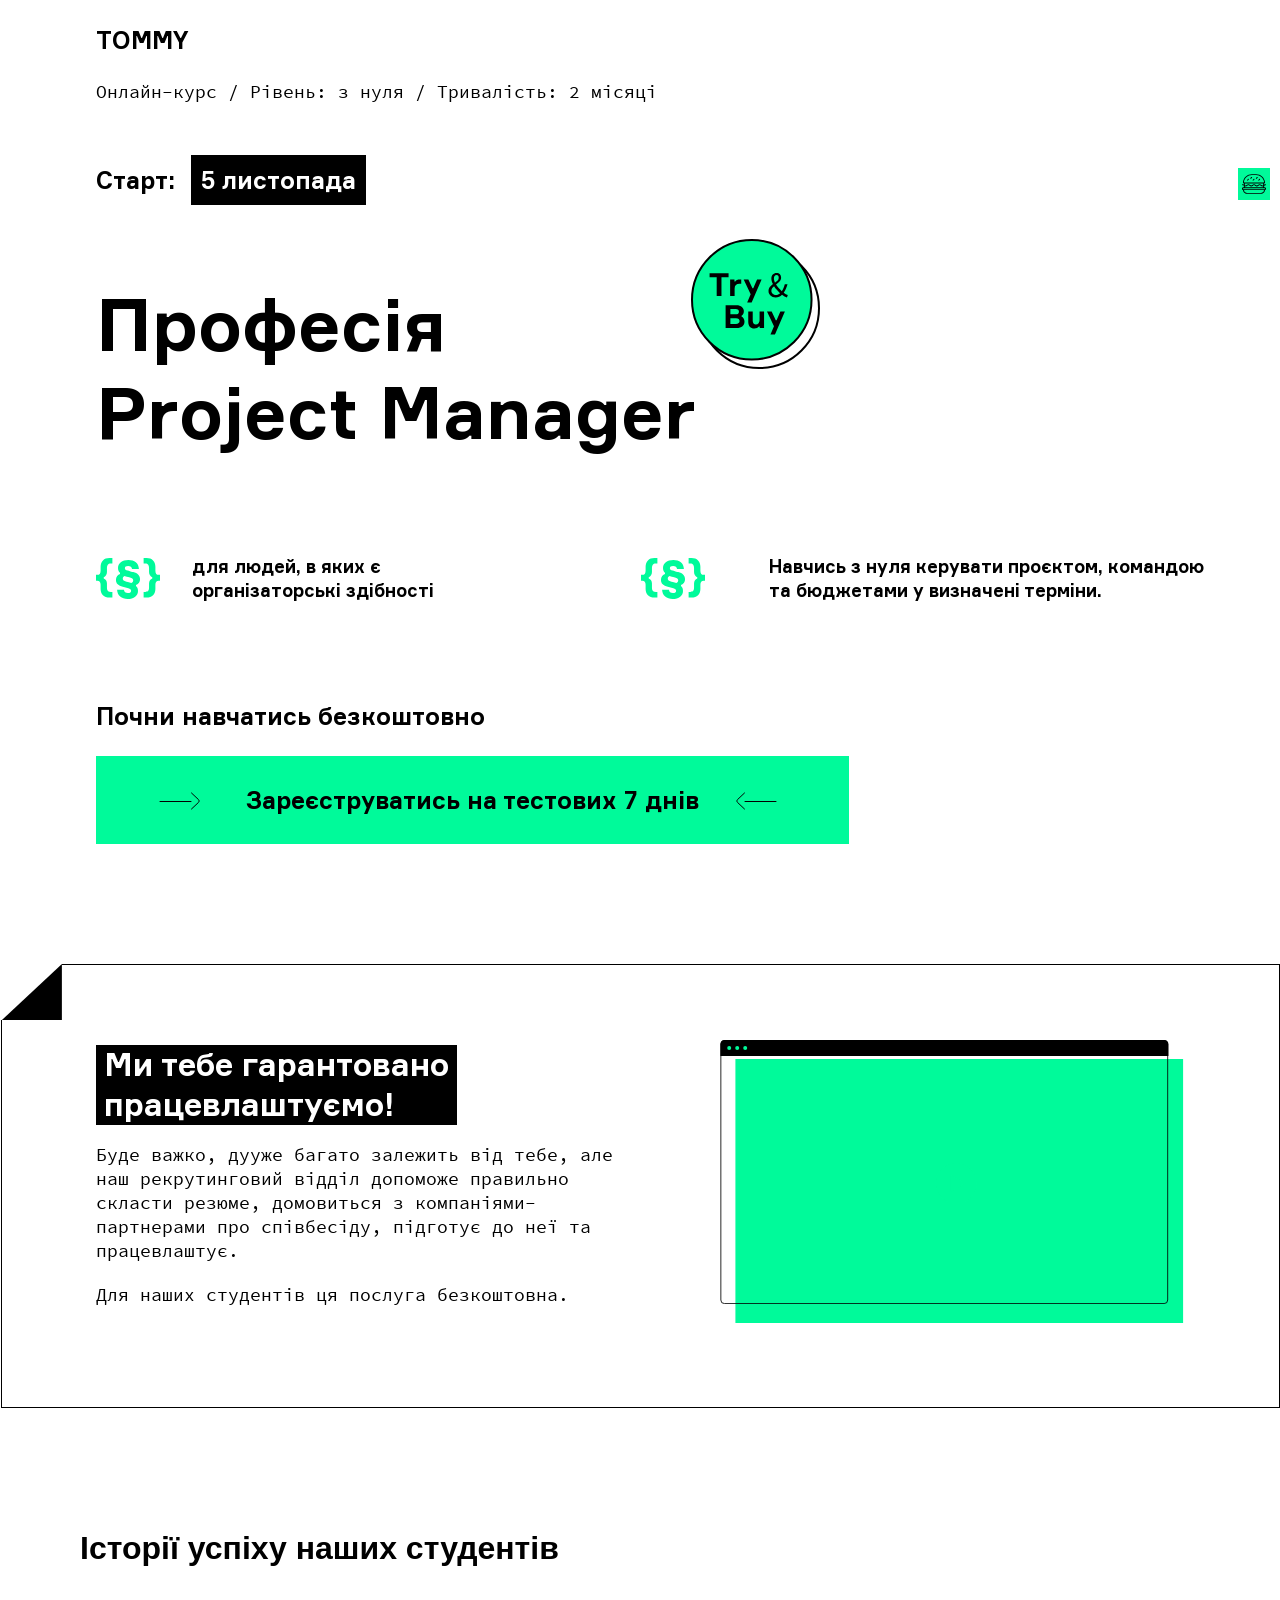
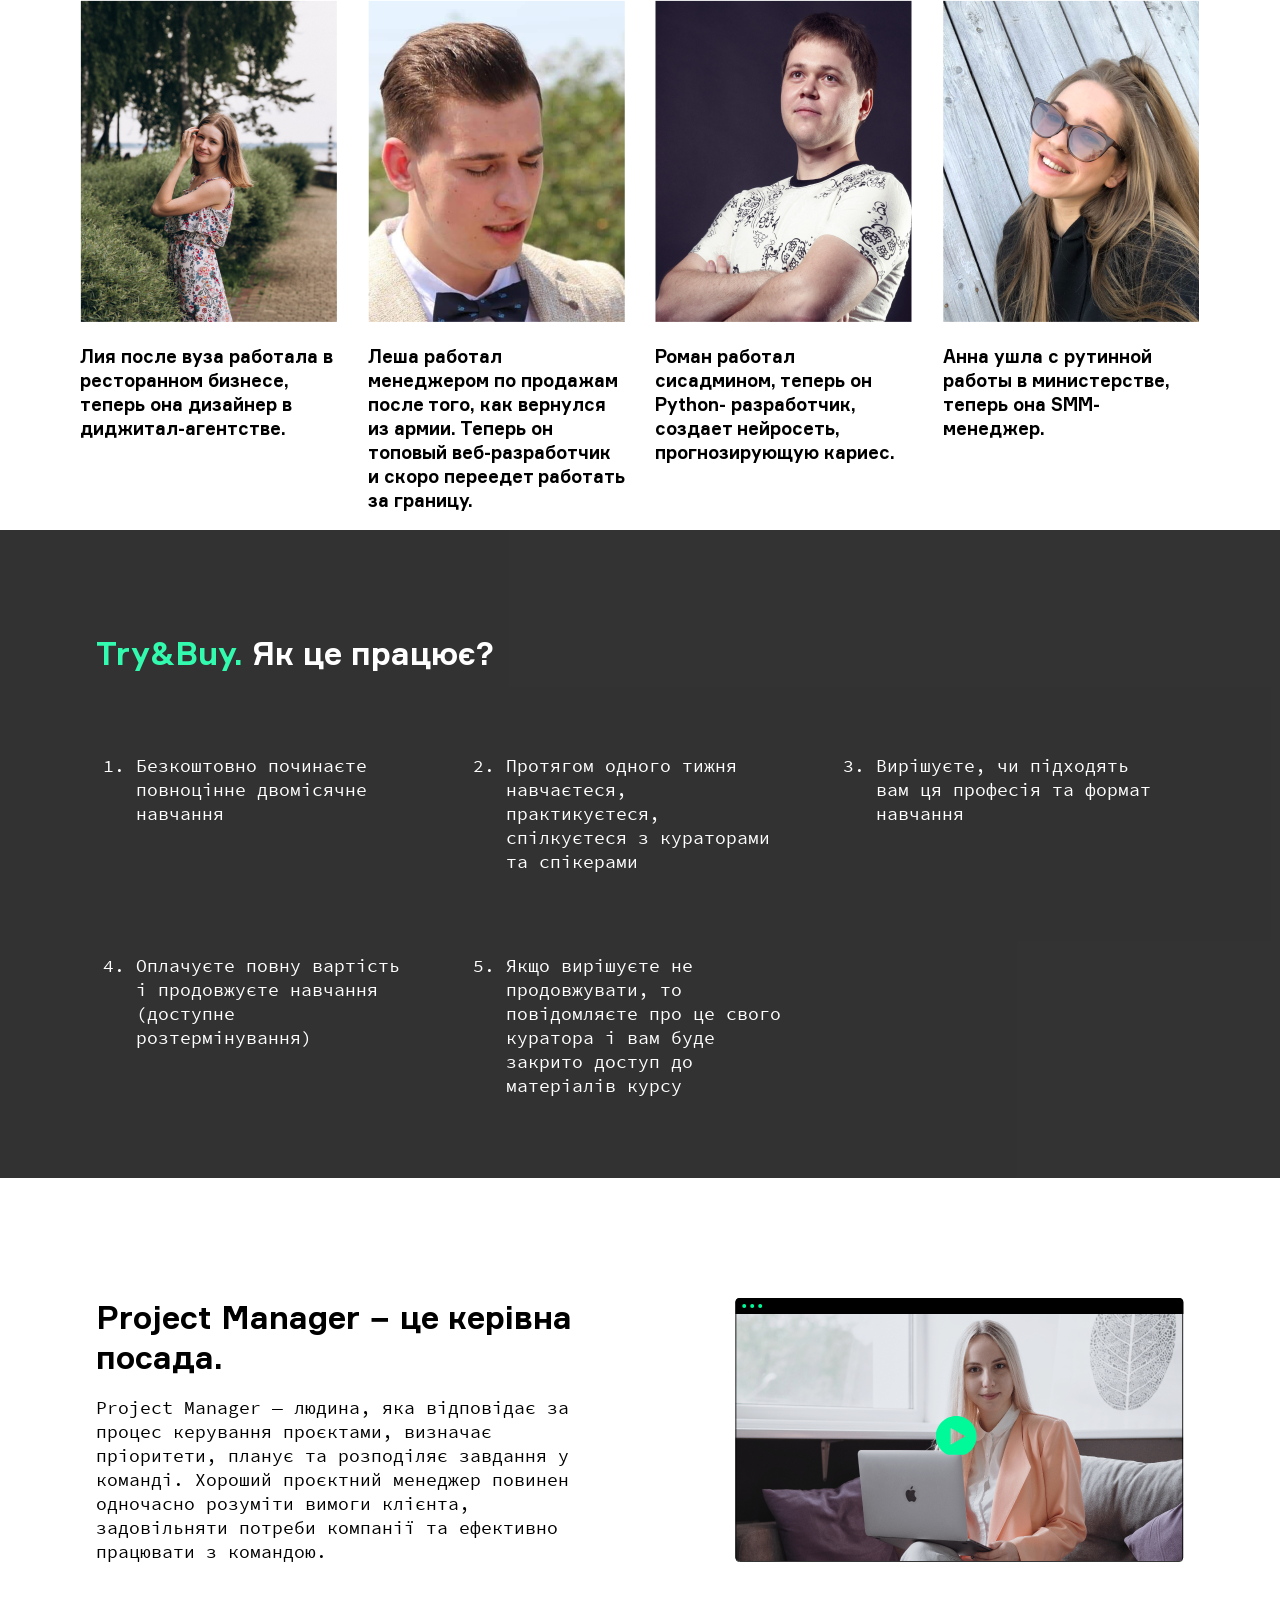
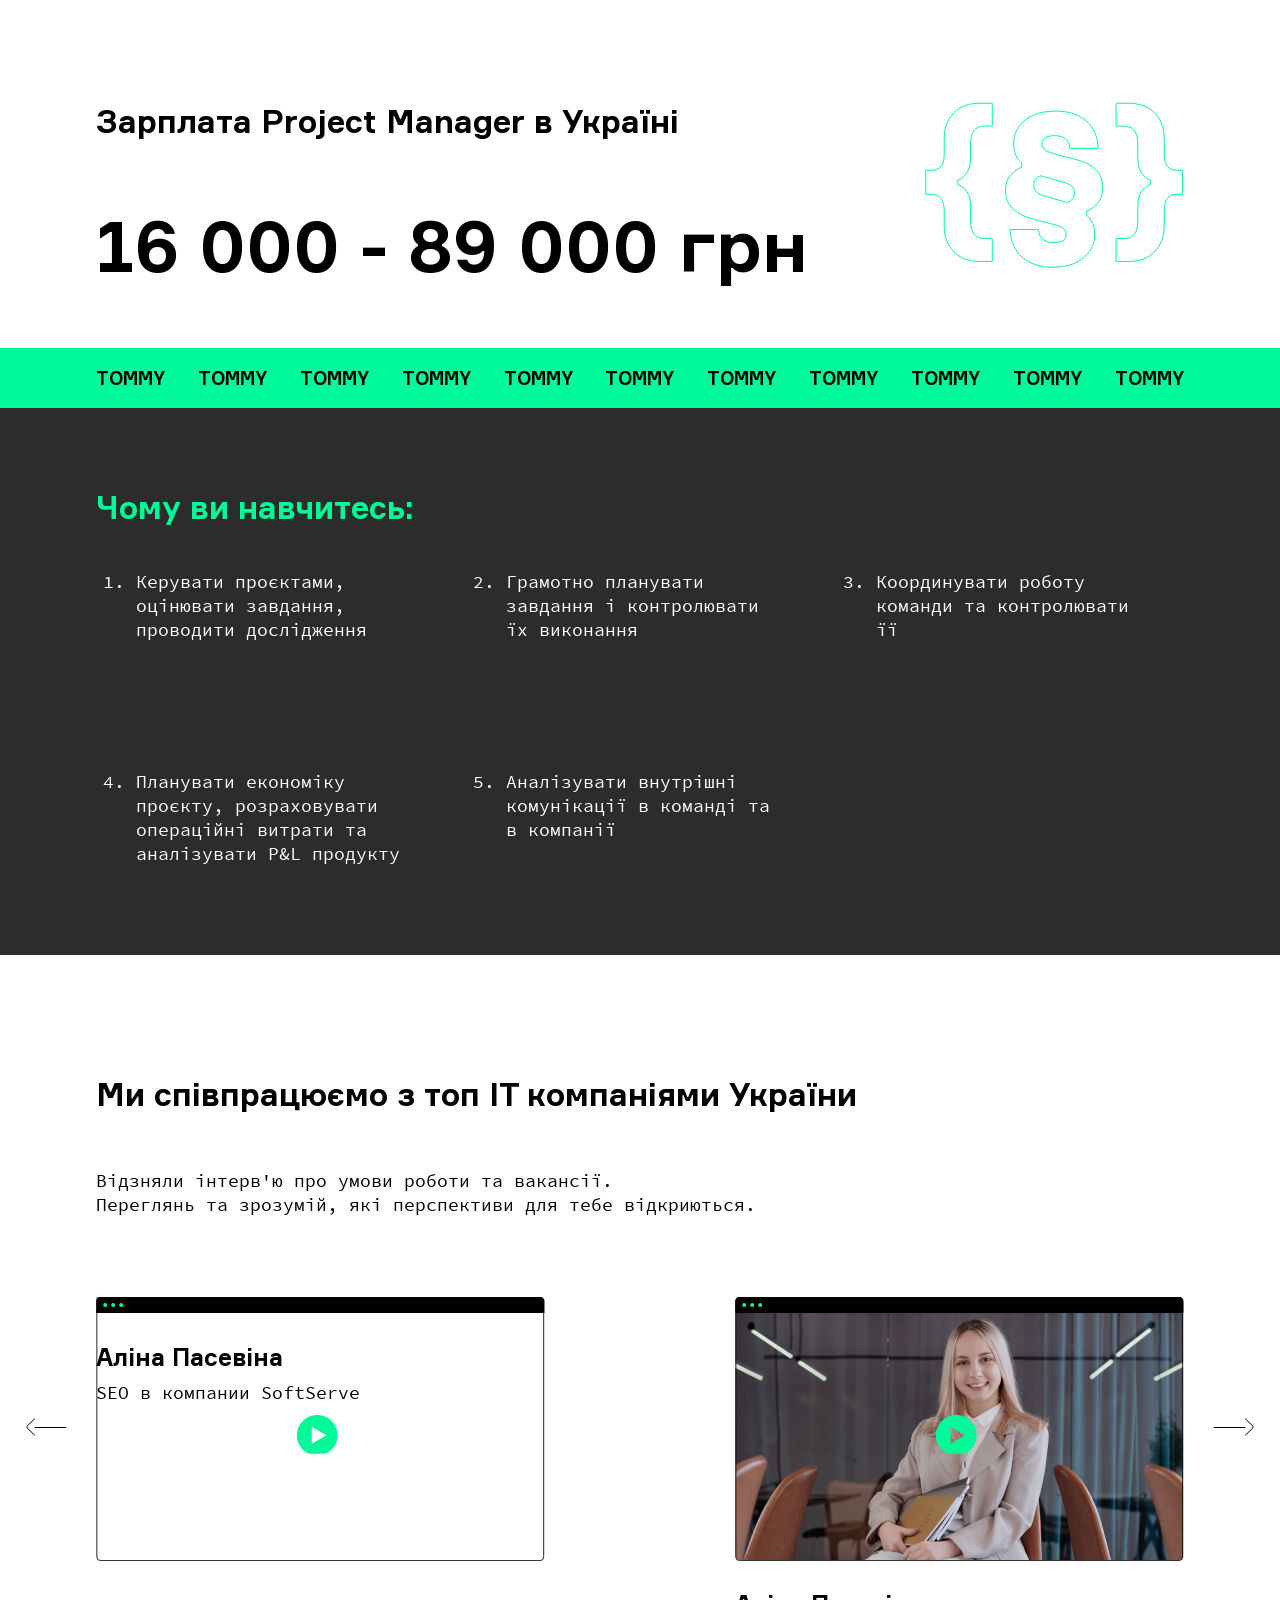
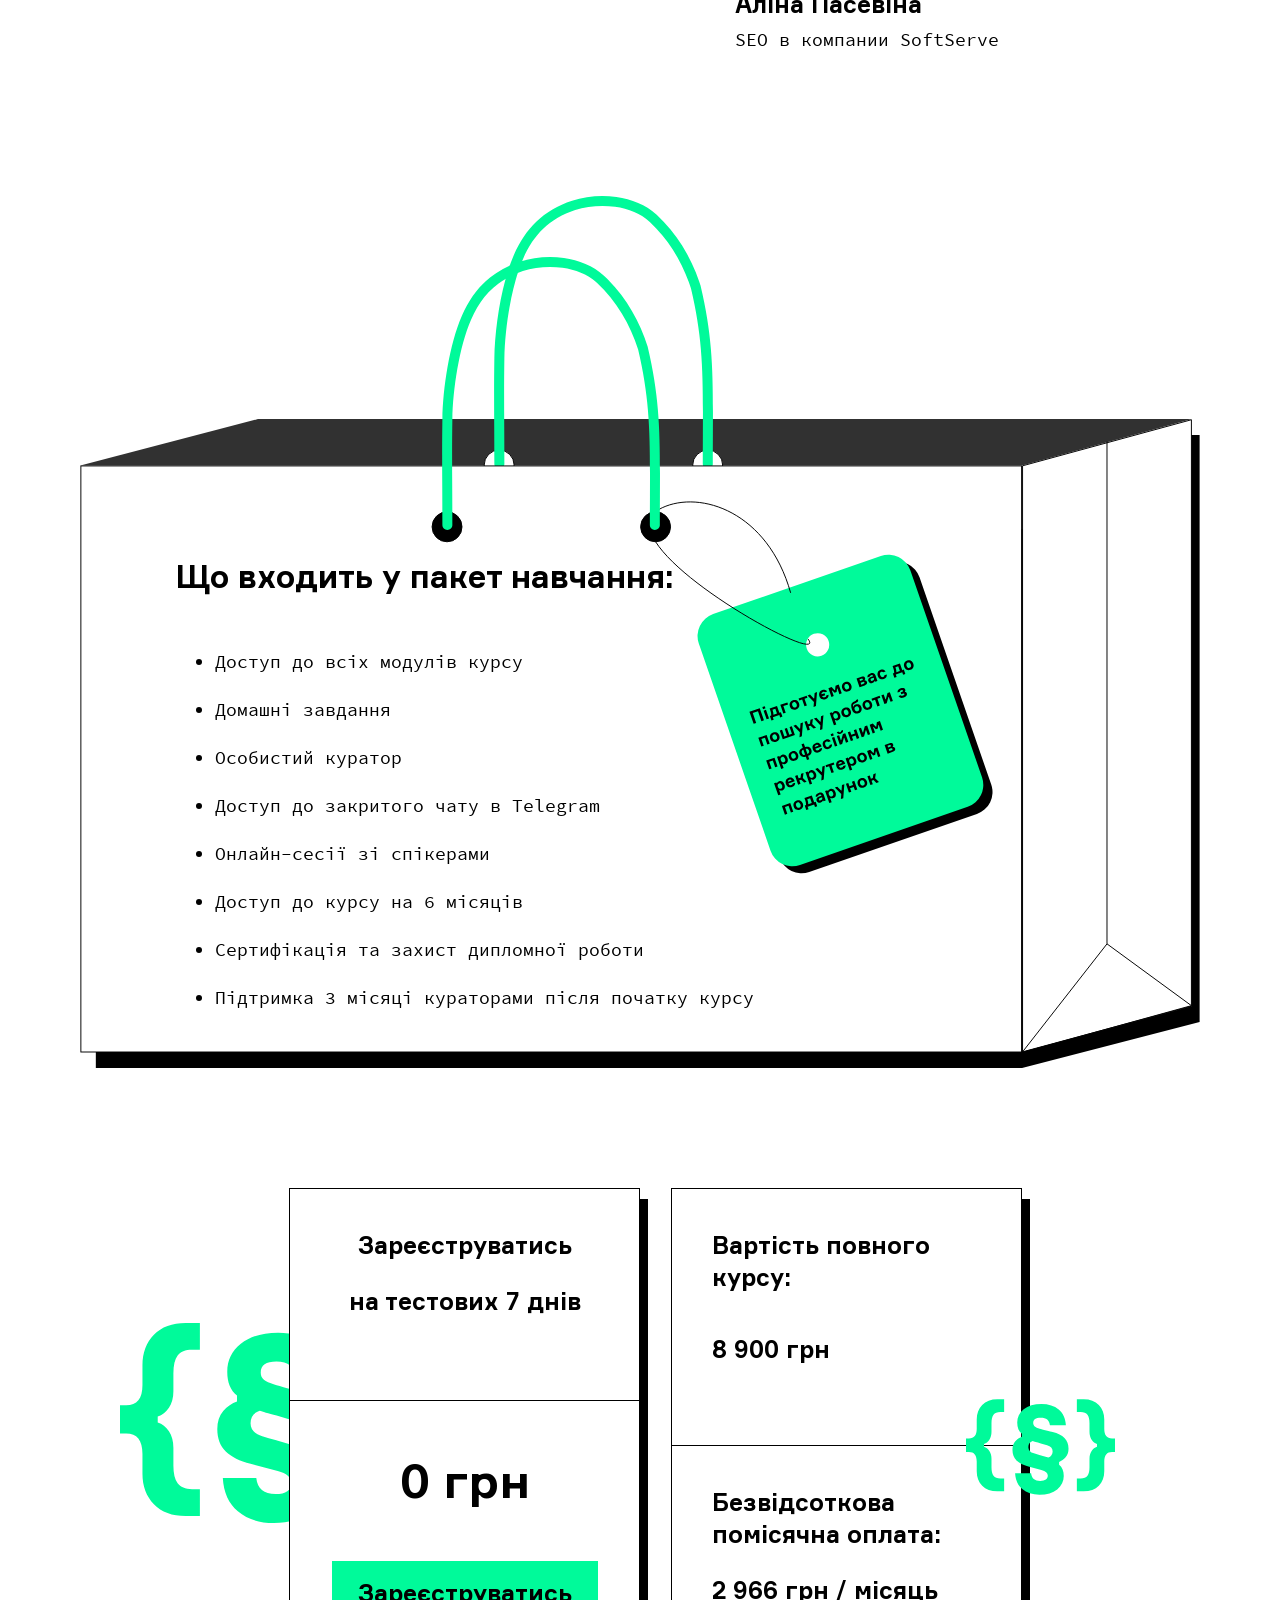
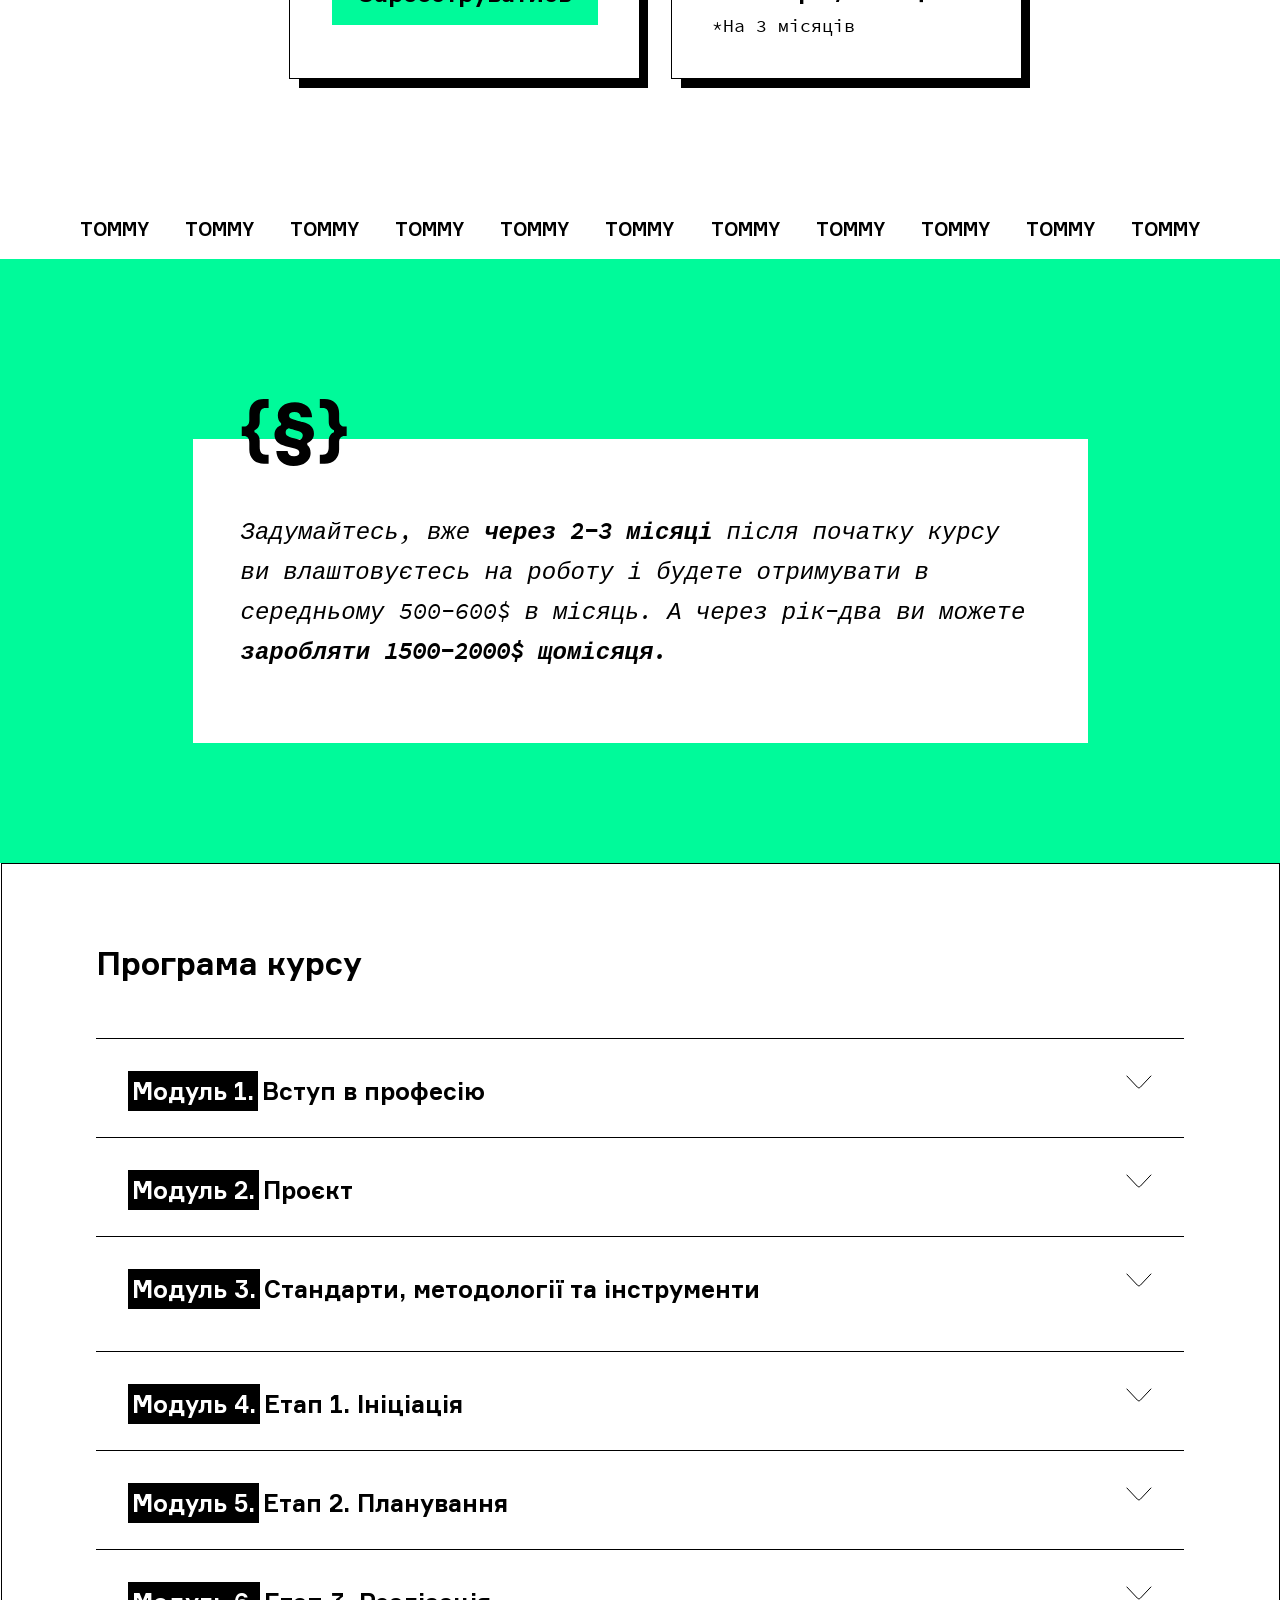
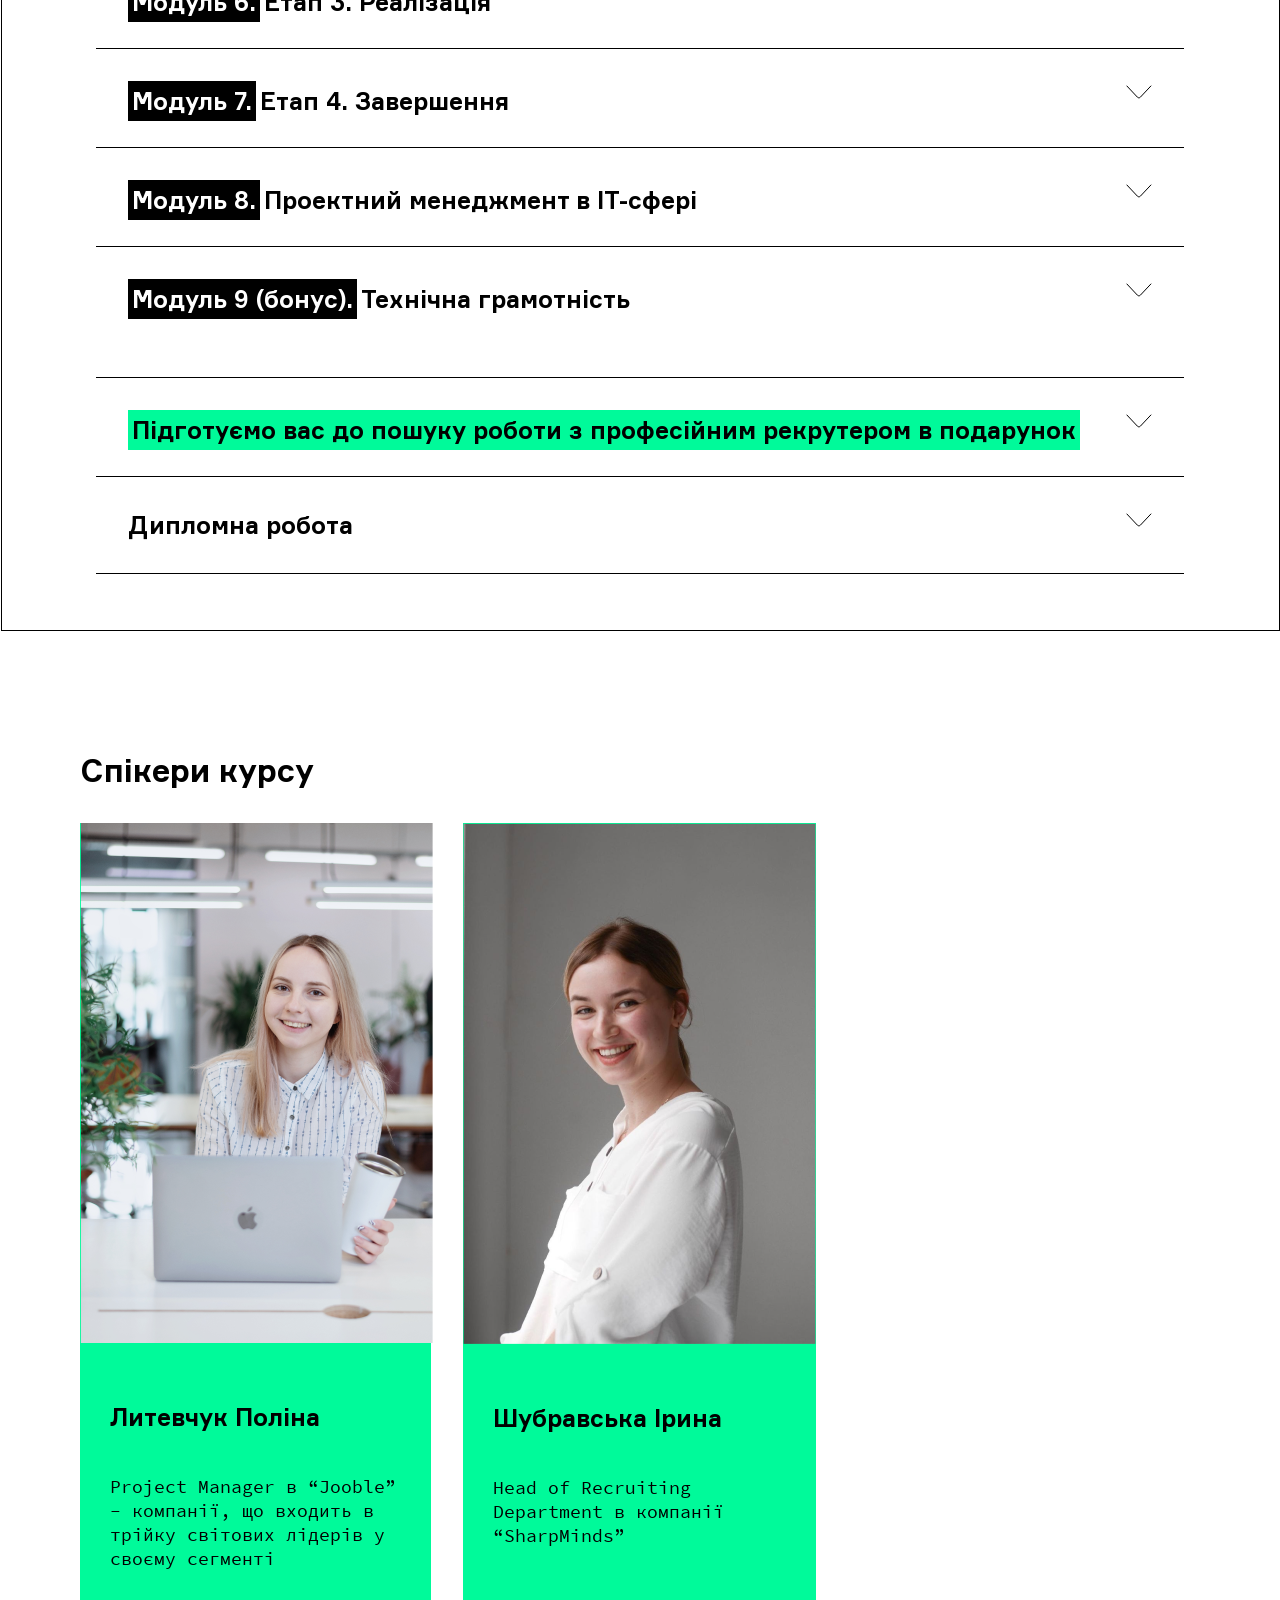
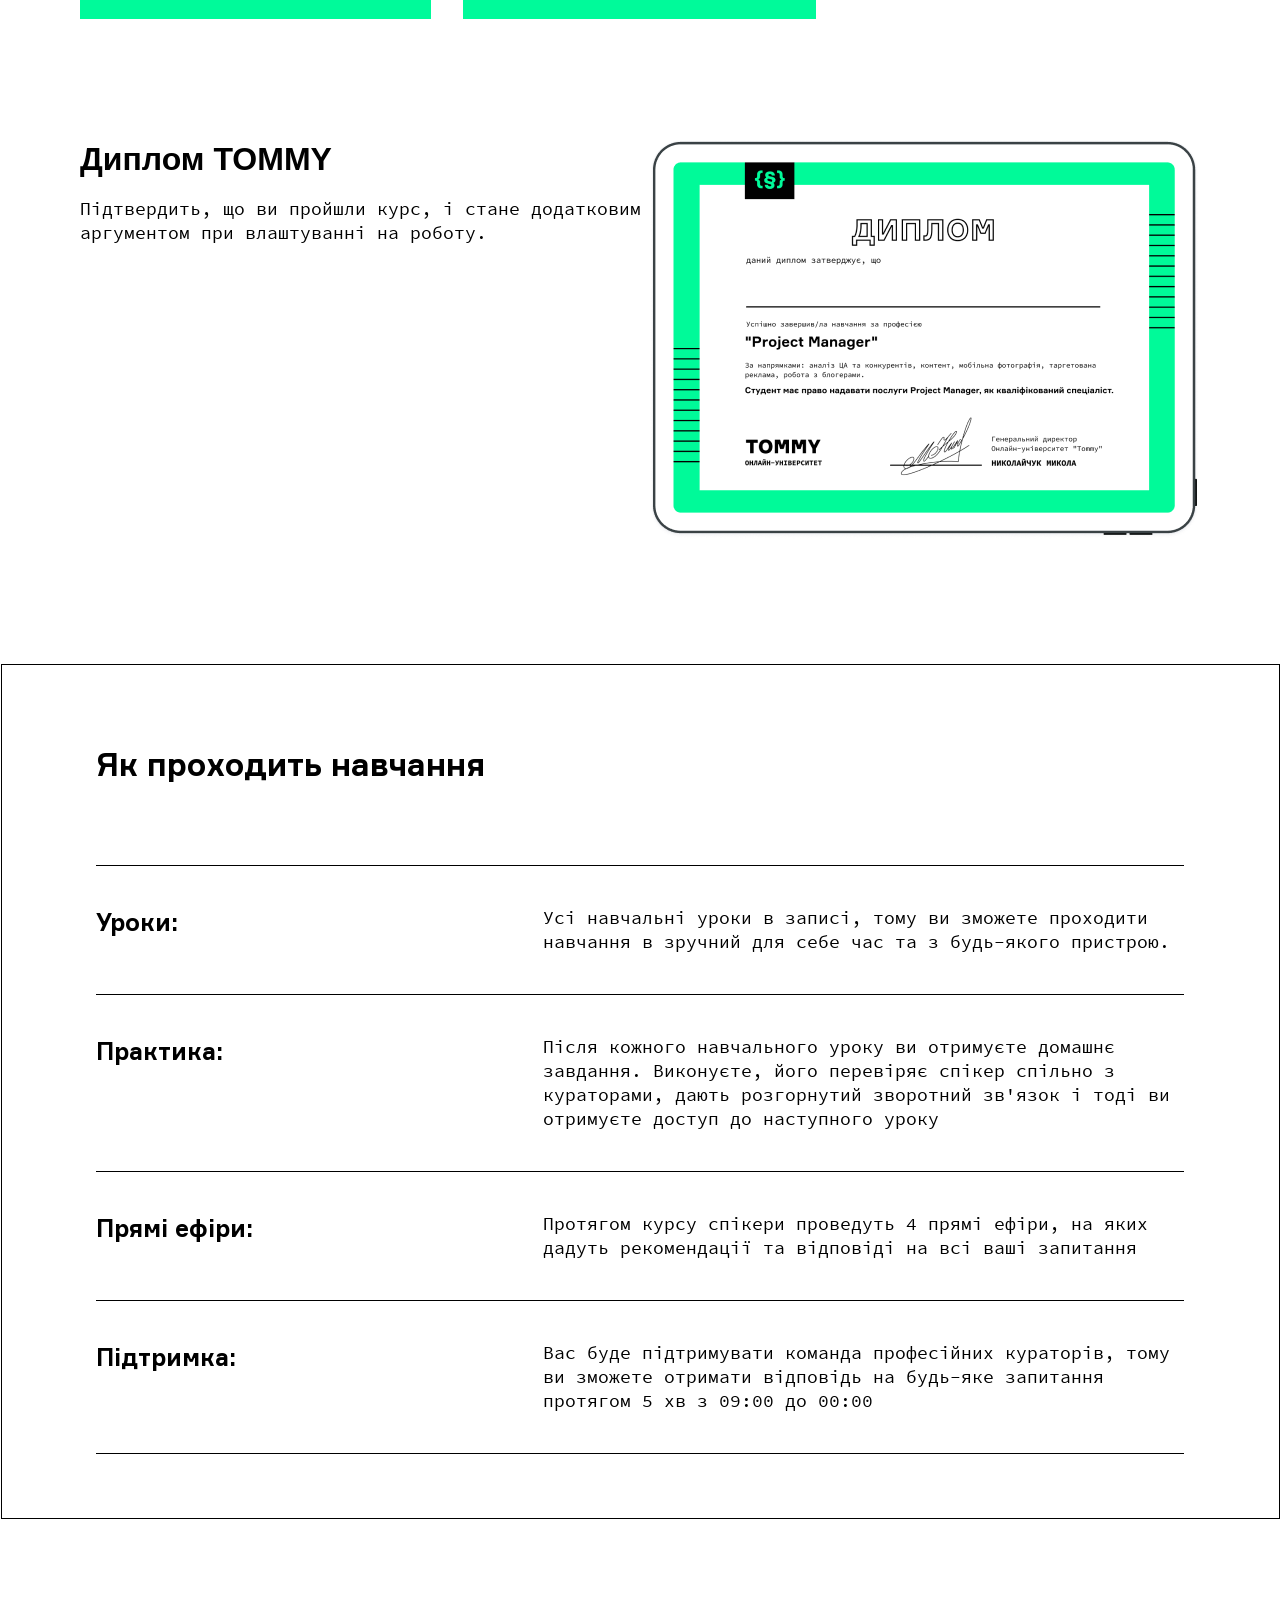
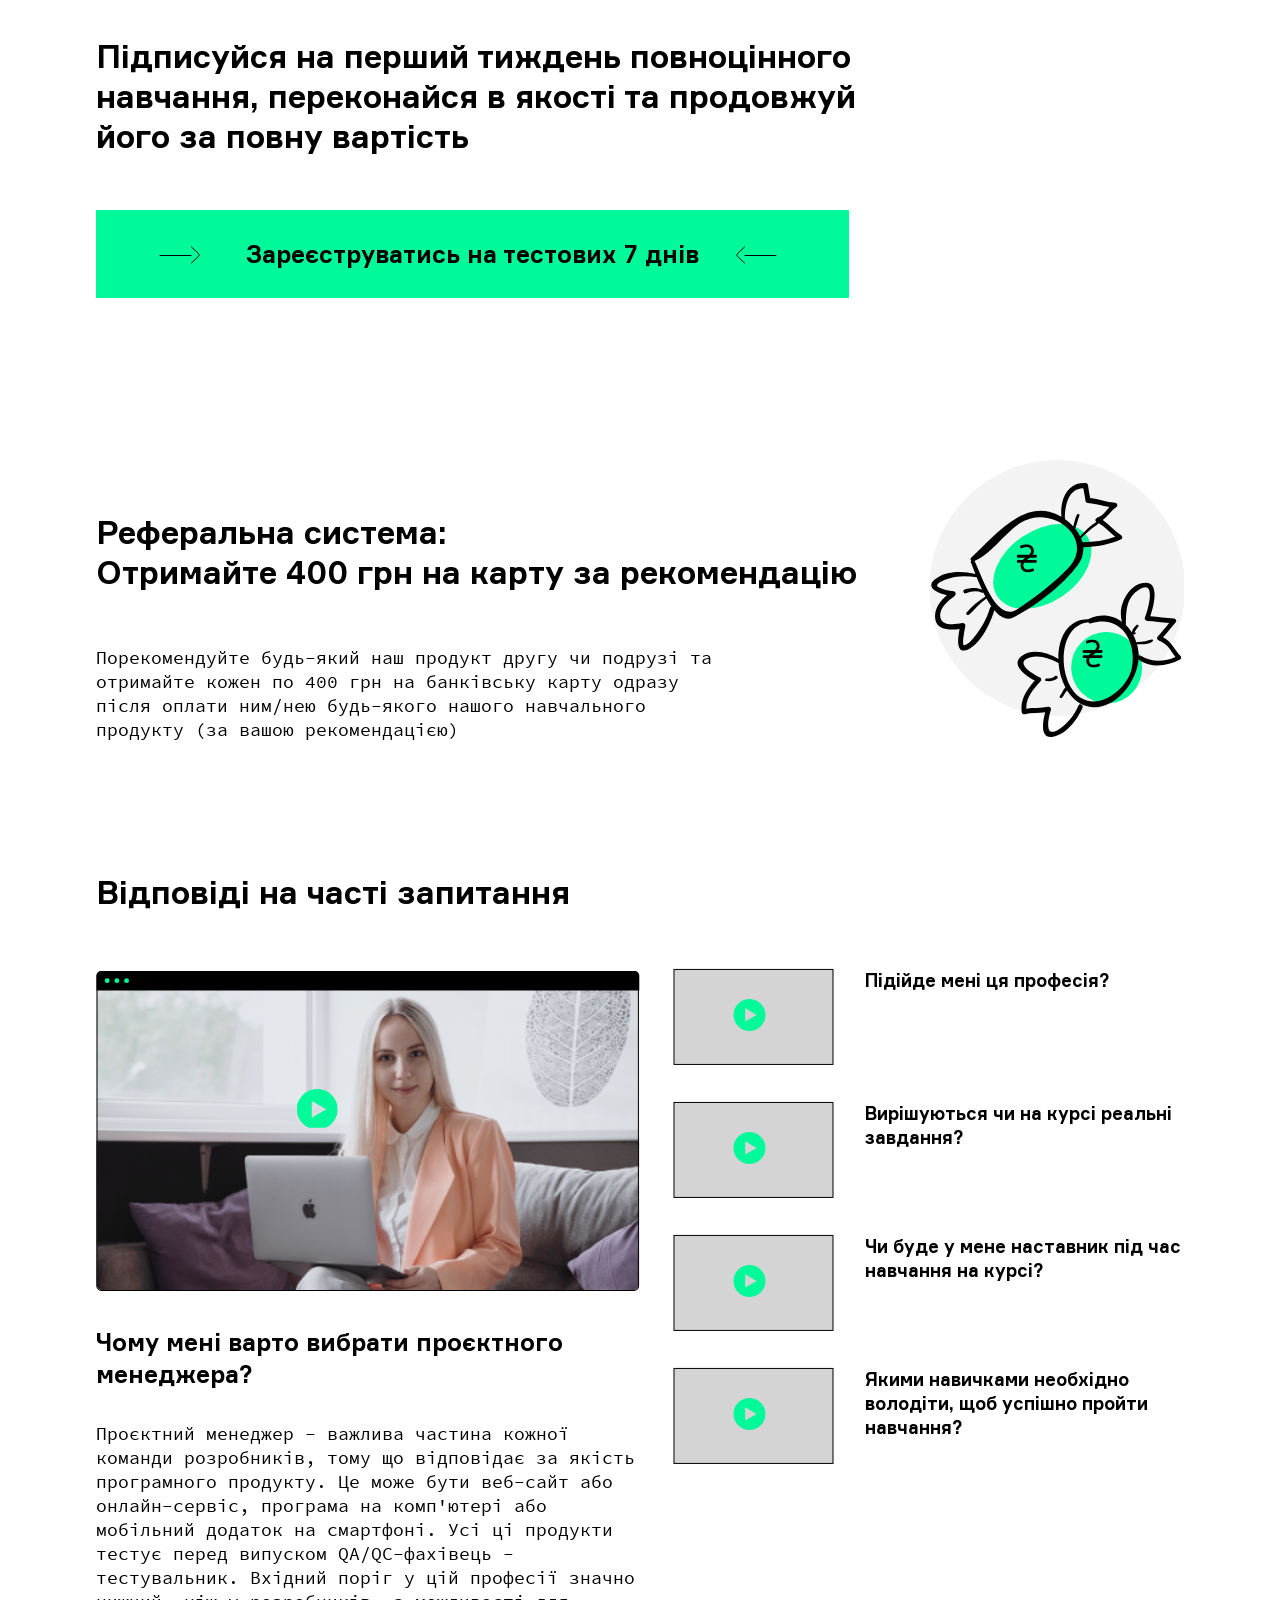
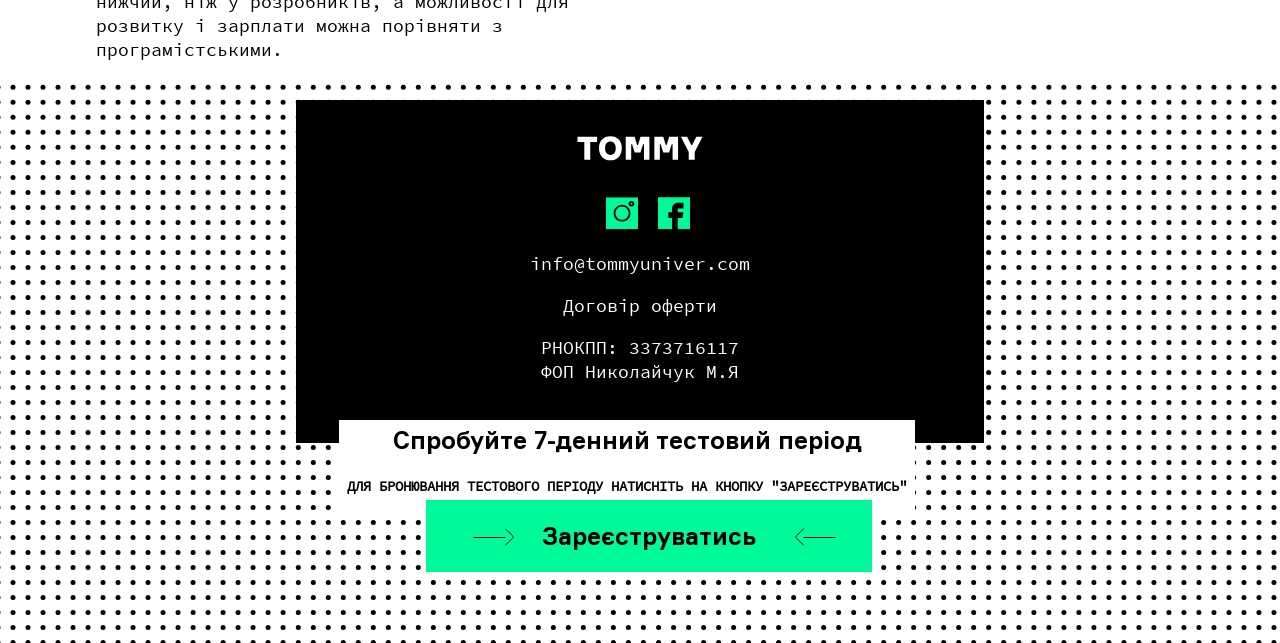
==== index.html @ 63748e2b "Add files via upload" ====
<!DOCTYPE html>
<html lang="en">
<head>
    <meta charset="UTF-8">
    <meta http-equiv="X-UA-Compatible" content="IE=edge">
    <meta name="viewport" content="width=device-width, initial-scale=1.0">
    <link rel='stylesheet' href='css/style.css'>
    <link rel='stylesheet' href='css/mobile.css'>
    <link rel='stylesheet' href='css/tablet.css'>
    <title>Document</title>
</head>
<body>
<div class="wrapper">
   <section class="section-header">
    
    <nav class="page-navigation">
                <img class="button-burger" src="images/buttonMenu.svg" alt="navigation">
                <ul class="page-navigation__list">
                    <li> <a href="#section-01" class="goto">Try&Buy. Як це працює?</a> </li>
                    <li> <a href="#section-01" class="goto">Чому ви навчитесь</a> </li>
                    <li> <a href="#section-05" class="goto">Що входить у пакет навчання</a> </li>
                    <li> <a href="#section-07" class="goto">Програма курсу</a> </li>
                    <li> <a href="#section-08" class="goto">Спікери курсу</a> </li>
                    <li> <a href="#section-09" class="goto">Відео-відгуки наших студентів</a></li>
                    <li> <a href="#section-13" class="goto">Як проходить навчання</a></li>
                    <li> <a href="#section-13" class="goto">Реферальна система</a></li>
                    <li> <a href="#section-13" class="goto">Працевлаштування</a></li>
                    <li> <a href="#section-13" class="goto">Відповіді на часті запитання</a></li>
                </ul>
            </nav>
            <div class="burger-menu__overlay"></div>
       <div class="container">
           <h1 class="title">Tommy</h1>
           <p class="text__about__course">Онлайн-курс / Рівень: з нуля / Тривалість: 2 місяці</p>
           <div class="flex__titles">
           <h2 class="title__start__course">Cтарт:<span class="title__season">5 листопада</span></h2>
           <h2 class="title__profession">Професія Project Manager</h2>
           </div>
           <div class="intro__column-icon">
                <img src="images/imageBuy.svg" alt="TryBuy">
           </div>
           <div class="flex__profession">
               <div class="about__first__proffession">
                   <div class="item__icon">
                       <img src="images/logosign.svg" alt="logo">
                   </div>
                   <div class="item__text">
                        <p class="text__profession">для людей, в яких є організаторські здібності</p>
                   </div>
               </div>
               <div class="about__second__proffession">
                <div class="item__icon">
                    <img src="images/logosign.svg" alt="logo">
                </div>
                <div class="text">
                     <p class="text__profession text">Навчись з нуля керувати проєктом, командою та бюджетами у визначені терміни.</p>
                </div>
               </div>
           </div>
           <div class="item-about__button">
               <h3 class="title-about__button">Почни навчатись безкоштовно</h3>
           </div>
           <div class="item__button">
               <button class="button">Зареєструватись на тестових 7 днів</button>
               <img class="left-arrow" src="images/left.svg" alt="">
               <img class="right-arrow" src="images/right.svg" alt="">
           </div>
       </div>
   </section>
   <section class="section-main">
            <section class="section-list">
                <div class="container">
                    <img class="vector-corner" src="images/vector-corner.svg" alt="corner">
                    <div class="item-flex__job">
                        <div class="item__about-job">
                            <h4>Ми тебе гарантовано<br> працевлаштуємо!</h4>
                            <p class="text__about-job">Буде важко, дууже багато залежить від тебе, але наш рекрутинговий відділ допоможе правильно скласти резюме, домовиться з компаніями-партнерами про співбесіду, підготує до неї та працевлаштує.<span>Для наших студентів ця послуга безкоштовна.</span></p>
                        </div>
                        <div class="item-video__job">
                            <img class="rectangle" src="images/Rectangle.svg" alt="">
                            <img class="image-girl" src="images/girlmanager.png" alt="">
                            <img class="video-image__job" src="images/videojob.svg" alt="">
                            <img class="button__onclick-video" src="images/buttonclickvideo.svg" alt="">
                            
                        </div>
                    </div>
                </div>  
            </section>
   </section>
   <!-- students -->
   <section class="students">
    <div class="students">
        <h3 class="history-students-header">Історії успіху наших студентів</h3>
    </div>

    <div class="students_card">
        <div class="card-students">
            <img src="images/Rectangle834.png" alt="">
            <p class="history"><span>Лия</span> после вуза работала в ресторанном бизнесе, теперь она дизайнер в диджитал-агентстве.</p>
        </div>
        <div class="card-students">
            <img src="images/Rectangle834-1.png" alt="">
            <p class="history"><span>Леша</span> работал менеджером по продажам после того, как вернулся из армии. Теперь он топовый веб-разработчик и скоро переедет работать за границу.</p>
        </div>
        <div class="card-students">
            <img src="images/Rectangle834-2.png" alt="">
            <p class="history"><span>Роман</span> работал сисадмином, теперь он Python- разработчик, создает нейросеть, прогнозирующую кариес.</p>
        </div>
        <div class="card-students">
            <img src="images/Rectangle834-3.png" alt="">
            <p class="history"><span>Анна</span> ушла с рутинной работы в министерстве, теперь она SMM-менеджер.</p>
        </div>
    </div>
</section>
<!-- students -->
   <!-- How it's work -->
   <section class="section-intro">
       <div class="container">
            <div class="about__work">
                <h4 class="text__about-work">Try&Buy. <span>Як це працює?</span></h4>
            </div>
            <ol class="grid__about-work">
                <div class="text-in-grid">
                    <li>Безкоштовно починаєте повноцінне двомісячне навчання</li>
                </div>
                <div class="text-in-grid">
                    <li>Протягом одного тижня навчаєтеся, практикуєтеся, спілкуєтеся з кураторами та спікерами</li>
                </div>
                <div class="text-in-grid">
                    <li>Вирішуєте, чи підходять вам ця професія та формат навчання</li>
                </div>
                <div class="text-in-grid">
                    <li>Оплачуєте повну вартість і продовжуєте навчання (доступне розтермінування)</li>
                </div>
                <div class="text-in-grid">
                    <li>Якщо вирішуєте не продовжувати, то повідомляєте про це свого куратора і вам буде закрито доступ до матеріалів курсу</li>
                </div>
            </ol>
       </div>
   </section>
   <!-- About Project Manager -->
   <section class="intro__about-project">    
       <div class="container">
            <div class="item-flex__job item-manager">
                <div class="item__about-job-manager">
                    <h4>Project Manager − це керівна посада.</h4>
                    <p class="text__about-job">Project Manager — людина, яка відповідає за процес керування проєктами, визначає пріоритети, планує та розподіляє завдання у команді. Хороший проєктний менеджер повинен одночасно розуміти вимоги клієнта, задовільняти потреби компанії та ефективно працювати з командою.</p>
                </div>
                <div class="item-video__job video">
                    <img class="girl-image" src="images/girlmanager2.png" alt="Alina Pasevina">
                    <img class="video-image__job-manager" src="images/videojob.svg" alt="">
                    <img class="button__onclick-video" src="images/buttonclickvideo.svg" alt="">
                </div>
            </div>
            <div class="flex__about-pay">
                <div class="item__about-pay">
                    <h5 class="title-pay">Зарплата Project Manager в Україні</h5>
                    <p class="text-pay">16 000 - 89 000 грн</p>
                </div>
                <div class="item-logo__sign-pay">
                    <img src="images/logo-sign-pay.svg" alt="">
                </div>
            </div>
       </div>
   </section>
   <section class="intro-training">
       <div class="background-tommy">
            <div class="container">
                <div class="item-tommy-line">
                    <p class="text-tommy">TOMMY</p>
                    <p class="text-tommy">TOMMY</p>
                    <p class="text-tommy">TOMMY</p>
                    <p class="text-tommy">TOMMY</p>
                    <p class="text-tommy">TOMMY</p>
                    <p class="text-tommy">TOMMY</p>
                    <p class="text-tommy">TOMMY</p>
                    <p class="text-tommy">TOMMY</p>
                    <p class="text-tommy">TOMMY</p>
                    <p class="text-tommy">TOMMY</p>
                    <p class="text-tommy">TOMMY</p>
                </div>
            </div>
        </div>
        <div class="item-study">
            <div class="container">
                <div class="about__study">
                    <h4 class="text__about-work">Чому ви навчитесь:</h4>
                </div>
                <ol class="grid__about-work">
                    <div class="text-in-grid">
                        <li> Керувати проєктами, оцінювати завдання, проводити дослідження</li>
                    </div>
                    <div class="text-in-grid">
                        <li> Грамотно планувати завдання і контролювати їх виконання</li>
                    </div>
                    <div class="text-in-grid">
                        <li> Координувати роботу команди та контролювати її</li>
                    </div>
                    <div class="text-in-grid">
                        <li> Планувати економіку проєкту, розраховувати операційні витрати та аналізувати P&L продукту</li>
                    </div>
                    <div class="text-in-grid">
                        <li> Аналізувати внутрішні комунікації в команді та в компанії</li>
                    </div>
                </ol>
           </div>
        </div>
   </section>
   <section class="intro-work">
       <div class="container">
           <div class="item-work-it">
               <h5 class="title-work-it">Ми співпрацюємо з топ ІТ компаніями України</h5>
               <p class="text-work-it">Відзняли інтерв'ю про умови роботи та вакансії. <span> Переглянь та зрозумій, які перспективи для тебе відкриються.</span></p>
           </div>
           <div class="flex__video-it">
               <div class="first-video mySlides fade">
                <img class="right-slide" src="images/left.svg" alt="" >
                <div class="item-video__job video">
                    <img class="girl-image-manager" src="images/girlmanager2.png" alt="Alina Pasevina">
                    <img class="video-image__job-manager" src="images/videojob.svg" alt="">
                    <img class="button__onclick-video" src="images/buttonclickvideo.svg" alt="">
                </div>
                <div class="item-about__manager">
                    <h5 class="title-name">Аліна Пасевіна</h5>
                    <p class="text-name">SEO в компании SoftServe</p>
                </div>
               </div>
               <div class="second-video fade">
                <div class="item-video__job video">
                    <img class="girl-image" src="images/girlmanager.png" alt="Alina Pasevina">
                    <img class="video-image__job-manager" src="images/videojob.svg" alt="">
                    <img class="button__onclick-video" src="images/buttonclickvideo.svg" alt="">
                </div>
                <div class="item-about__manager">
                    <h5 class="title-name">Аліна Пасевіна</h5>
                    <p class="text-name">SEO в компании SoftServe</p>
                </div>
            </div>
            <div class="second-video mySlides fade">
                <div class="item-video__job video">
                    <img class="girl-image" src="images/girlmanager.png" alt="Alina Pasevina">
                    <img class="video-image__job-manager" src="images/videojob.svg" alt="">
                    <img class="button__onclick-video" src="images/buttonclickvideo.svg" alt="">
                </div>
                <div class="item-about__manager">
                    <h5 class="title-name">Аліна Пасевіна</h5>
                    <p class="text-name">SEO в компании SoftServe</p>
                </div>
            </div>
            <img class="left-slide" src="images/right.svg" alt="" >
           </div>
           <div class="slider">
            <img class="prev" src="images/right.svg" alt="" onclick="plusSlides(-1)">
            <ul>
                <li class="list-slider"><a class="link-slider" href="#" onclick="currentSlide(1)"></a></li>
                <li class="list-slider"><a class="link-slider" href="#" onclick="currentSlide(2)"></a></li>
                <li class="list-slider"><a class="link-slider" href="#" onclick="currentSlide(3)"></a></li>
                <li class="list-slider"><a class="link-slider" href="#" onclick="currentSlide(4)"></a></li>
                <li class="list-slider"><a class="link-slider" href="#" onclick="currentSlide(5)"></a></li>
                <li class="list-slider"><a class="link-slider" href="#" onclick="currentSlide(6)"></a></li>
            </ul>
            <img class="list-right next" src="images/left.svg" alt="" onclick="plusSlides(1)">
        </div>
       </div>
   </section>
   <section class="packet-intro">
       <div class="container-packet">
           <div class="all-packet">
                <div class="list__study">
                    <h5 class="title-list__study">Що входить<span> у пакет навчання:</span></h5>
                    <ul class="list__about">
                        <li class="list">Доступ до всіх модулів курсу</li>
                        <li class="list">Домашні завдання</li>
                        <li class="list">Особистий куратор</li>
                        <li class="list">Доступ до  закритого чату в Telegram</li>
                        <li class="list">Онлайн-сесії зі спікерами</li>
                        <li class="list">Доступ до курсу на 6 місяців</li>
                        <li class="list">Сертифікація та захист дипломної роботи</li>
                        <li class="list">Підтримка 3 місяці кураторами після початку курсу</li>
                    </ul>
                    <div class="full-packet">
                        <img class="second-handle" src="images/packet/second-handle.svg" alt="">
                        <img class="two-holes" src="images/packet/two-list.svg" alt="">
                        <img class="shadow-tag" src="images/packet/shadow-mark.svg" alt="">
                        <img class="tag" src="images/packet/marka.svg" alt="">
                        <img class="rope" src="images/packet/rope.svg" alt="">
                        <img class="first-handle" src="images/packet/first-handle.svg" alt="">
                    </div>
                </div>
            </div>
        </div>
   </section>
   <!-- block  -->
   <div class="section__card">
       <div class="container">
           <div class="item-cards">
            <img class="logo-photo-card" src="images/logosign.svg" alt="logo">
                <div class="card">
                    <div class="header-card item-header-card">
                        <h5 class="title-card">Зареєструватись<span> на тестових 7 днів</span></h5>
                    </div>
                    <div class="main-card">
                        <p class="price-card">0 грн</p>
                        <button class="button-card">Зареєструватись</button>
                    </div>
                </div>
                <div class="card">
                    <div class="line-card">
                        <div class="header-card-price">
                            <h5 class="title-card-price">Вартість повного курсу: </h5>
                            <p class="text-card-price">8 900 грн</p>
                        </div>
                   </div>
                    <div class="main-card-price">
                        <h5 class="title-card-price-month">Безвідсоткова помісячна оплата:</h5>
                        <p class="text-card-price-month">2 966 грн / місяць</p>
                        <p class="text__month">*На 3 місяців</p>
                    </div>
                    <img src="images/logosign.svg" alt="logo">
                </div>
           </div>
       </div>
   </div>

   <!-- --------------------section info trening----------------- -->
   <section class="info-trening">
    <div class="info__backgraund-tommy">
         <div class="info__tommy_conteiner">
             <div class="info__item-tommy-line">
                 <p class="info_text-tommy">TOMMY</p>
                 <p class="info_text-tommy">TOMMY</p>
                 <p class="info_text-tommy">TOMMY</p>
                 <p class="info_text-tommy">TOMMY</p>
                 <p class="info_text-tommy">TOMMY</p>
                 <p class="info_text-tommy">TOMMY</p>
                 <p class="info_text-tommy">TOMMY</p>
                 <p class="info_text-tommy">TOMMY</p>
                 <p class="info_text-tommy">TOMMY</p>
                 <p class="info_text-tommy">TOMMY</p>
                 <p class="info_text-tommy">TOMMY</p>
             </div>
         </div>
     </div>

     <div class="work_stude">
        
         <div class="work_conteiner">
             
             <div class="info_work-stude">  
                 <div class="logo_sign">
                     <img src="images/logo-sign.svg" alt="" class="logo_info-sign">
                 </div>
                 <p class="info_work-text">
                     Задумайтесь, вже <span>через 2-3 місяці</span> після початку курсу ви влаштовуєтесь на роботу і будете отримувати в середньому 500-600$ в місяць. А через рік-два ви можете <span>заробляти 1500-2000$ щомісяця.</span>
                 </p>
             </div>
         </div>
     </div>
 </section>
 <!-- --------------------------course program------------------------ -->
 <section class="course__program">
     <div class="container">
         <h5 class="title__program">Програма курсу</h5>
           <div class="modules">  <!--  first modules-->
                <div class="flex__all__modules accordion">
                     <div class="select__modules">
                         <div class="item-module">Модуль 1.</div>
                         <p>Вступ в професію</p>
                     </div>
                </div>
           </div>
           <div class="modules">       <!-- second modules-->
            <div class="flex__all__modules accordion">
                 <div class="select__modules">
                     <div class="item-module">Модуль 2.</div>
                     <p>Проєкт</p>
                 </div>
            </div>
       </div>
       <div class="modules">
        <div class="flex__all__modules accordion">

             <div class="select__modules">
                 <div class="item-module">Модуль 3.</div>
                 <p>Стандарти, методології та інструменти</p>
             </div>

        </div>
        <ul class="list__modules panel">
            <li class="list__module">стандарти; </li>
            <li class="list__module">основні методології (класичний та гнучкі методи управління проєктами);</li>
            <li class="list__module">інструменти управління проєктами (таск-трекери, месенджери);</li>
            <li class="list__module">структура проєкту;</li>
            <li class="list__module">як правильно ставити задачі та вести комунікацію;</li>
            <li class="list__module">особиста і командна ефективність, делегування.</li>
         </ul>
        </div>
        <div class="modules">
        <div class="flex__all__modules accordion">
         <div class="select__modules">
             <div class="item-module">Модуль 4.</div>
             <p>Етап 1. Ініціація</p>
         </div>
        </div>
     </div>
     <div class="modules">
        <div class="flex__all__modules accordion">
             <div class="select__modules">
                 <div class="item-module">Модуль 5.</div>
                 <p>Етап 2. Планування</p>
             </div>
        </div>
     </div>
     <div class="modules">
        <div class="flex__all__modules accordion">
             <div class="select__modules">
                 <div class="item-module">Модуль 6.</div>
                 <p>Етап 3. Реалізація</p>
             </div>
        </div>
     </div>
     <div class="modules">
        <div class="flex__all__modules accordion">
             <div class="select__modules">
                 <div class="item-module">Модуль 7.</div>
                 <p>Етап 4. Завершення</p>
             </div>
        </div>
     </div>
     <div class="modules">
        <div class="flex__all__modules accordion">
             <div class="select__modules">
                 <div class="item-module">Модуль 8.</div>
                 <p>Проектний менеджмент в IT-сфері</p>
             </div>
        </div>
     </div>
     <div class="modules">
        <div class="flex__all__modules accordion">
             <div class="select__modules">
                 <div class="item-module">Модуль 9 (бонус).</div>
                 <p>Технічна грамотність</p>
             </div>
        </div>
        <ul class="list-technical-module panel">
            <p>Веб-верстка</p>
            <li>HTML</li>
            <li>Функціональні можливості CSS.</li>
            <li>Функціональні можливості JavaScript.</li>
            <p>Аналітика даних</p>
            <li>Функціональні можливості Python.</li>
            <p>Професія С#-розробник</p>
            <li>Функціональні можливості С#-розробника</li>
            <p>Професія Java-розробник</p>
            <li>Функціональні можливості Java.</li>
        </ul>
     </div>
     <div class="modules"> 
        <div class="flex__all__modules accordion">
             <div class="select__modules">
                 <div class="item-module work-present">Підготуємо вас до пошуку роботи з професійним рекрутером в подарунок</div>
             </div>
        </div>
     </div> 
      <div class="modules">  
                <div class="flex__all__modules last__module accordion">
                     <div class="select__modules">
                         <p>Дипломна робота</p>
                     </div>
                </div>
           </div>
</div>
 </section>
 <!--speakers start-->  
 <section class="speakers">
    <div class="speakers_course">
        <h3 class="speakers_course-header_text">Спікери курсу</h3>
    </div>
    
    <div class="speakers_conteiner">
        <div class="speakers_card-left">
            <img src="images/Rectangle784.png" alt="">
            <div class="speakers_card-text">
                <h3 class="speakers_teacher">Литевчук Поліна</h3>
                <p class="under-speakers_teacher">Project Manager в “Jooble” - компанії, що входить в трійку світових лідерів у своєму сегменті</p>

            </div>
        </div>

        <div class="speakers_card-right">
            <img src="images/Rectangle794.png" alt="">
            <div class="speakers_card-text">
                <h3 class="speakers_teacher">Шубравська Ірина</h3>
                <p class="under-speakers_teacher">Head of Recruiting Department в компанії “SharpMinds”</p>
            </div>
        </div>
    </div>   
</section> 
<!--speakers FINISH-->   
<!--students-->
    

<!--students-->
<!--Tommy diplom-->
<section class="tommy_diplom">
    <div class="diplom-conteiner">
        <div class="tommy_diplom-header">
            <h3 class="tommy_diplom-header_text">Диплом TOMMY</h3>
            <p class="tommy_diplom-under_header_text">Підтвердить, що ви пройшли курс, і стане додатковим аргументом при влаштуванні на роботу.</p>
        </div>
        <div class="diplom">
            <img src="images/iPad.png" alt="" class="img_diplom">
        </div>
    </div>        
</section>
<!--Tommy diplom--> 
<!-- How is the training going -->
<section class="training-going">
    <div class="container">
        <div class="training__text">Як проходить навчання</div>
        <div class="all__list-lessons">
            <div class="list-of__training">
                <div class="item__lessons">Уроки:</div>
                <div class="item__about-lessons">Усі навчальні уроки в записі, тому ви зможете проходити навчання в зручний для себе час та з будь-якого пристрою.</div>
            </div>
            <div class="list-of__training">
                <div class="item__lessons">Практика:</div>
                <div class="item__about-lessons">Після кожного навчального уроку ви отримуєте домашнє завдання. Виконуєте, його перевіряє спікер спільно з кураторами, дають розгорнутий зворотний зв'язок і тоді ви отримуєте доступ до наступного уроку</div>
            </div>
            <div class="list-of__training">
                <div class="item__lessons">Прямі ефіри:</div>
                <div class="item__about-lessons">Протягом курсу спікери проведуть 4 прямі ефіри, на яких дадуть рекомендації та відповіді на всі ваші запитання</div>
            </div>
            <div class="list-of__training last-list">
                <div class="item__lessons">Підтримка:</div>
                <div class="item__about-lessons">Вас буде підтримувати команда професійних кураторів, тому ви зможете отримати відповідь на будь-яке запитання протягом 5 хв з 09:00 до 00:00</div>
            </div>
        </div>
    </div>
</section>

<!-- How is the training going FINISH -->
<!-- section subscription -->
<section class="subscription">
    <div class="container">
        <div class="subscription-all">
            <h5 class="text-subscription">
                Підписуйся на перший тиждень повноцінного навчання, переконайся в якості та продовжуй 
                його за повну вартість
            </h5>
            <div class="item__button">
                <button class="button">Зареєструватись на тестових 7 днів</button>
                <img class="left-arrow" src="images/left.svg" alt="">
                <img class="right-arrow" src="images/right.svg" alt="">
            </div>
        </div>
        <div class="flex-subscription">
            <div class="block-text-subscription">
                <h5 class="text-subscription">
                    Реферальна система: <br>
                   Отримайте 400 грн на карту за рекомендацію
                </h5>
                <p>Порекомендуйте будь-який наш продукт другу чи подрузі та отримайте кожен по 400 грн на банківську карту одразу після оплати ним/нею будь-якого нашого навчального продукту (за вашою рекомендацією)</p>
            </div>
            <img src="images/halloween-candies-couple-hand-drawn-outlines 1.svg" alt="kinds">
        </div>
        <div class="item-questions">
            <div class="item-flex-questions">
                <div class="question__about-project">
                    <div class="first__questions">
                        <div class="text-questions">Відповіді на часті запитання</div>
                    </div>
                    <div class="second-question">
                     <div class="item-video__job video">
                         <img class="girl-manager" src="images/girlmanager2.png" alt="Alina Pasevina">
                         <img class="video-image__job-manager girl-manager" src="images/videojob.svg" alt="">
                         <img class="button__onclick-video" src="images/buttonclickvideo.svg" alt="">
                     </div>
                     <h4>Чому мені варто вибрати проєктного менеджера?</h4>
                     <p>Проєктний менеджер - важлива частина кожної команди розробників, тому що відповідає за якість програмного продукту. Це може бути веб-сайт або онлайн-сервіс, програма на комп'ютері або мобільний додаток на смартфоні. Усі ці продукти тестує перед випуском QA/QC-фахівець - тестувальник. Вхідний поріг у цій професії значно нижчий, ніж у розробників, а можливості для розвитку і зарплати можна порівняти з програмістськими.</p>
                   </div>
                </div>
                <div class="right-questions">
                    <div class="flex-right-questions">
                        <div class="video-question">
                            <img class="video-image" src="images/video-image.svg" alt="">
                            <img class="play-video" src="images/play-video.svg" alt="">
                        </div>
                        <div class="question__under-video">Підійде мені ця професія?</div>
                    </div>
                    <div class="flex-right-questions">
                        <div class="video-question">
                            <img class="video-image" src="images/video-image.svg" alt="">
                            <img class="play-video" src="images/play-video.svg" alt="">
                        </div>
                        <div class="question__under-video">Вирішуються чи на курсі реальні завдання?</div>
                    </div>
                    <div class="flex-right-questions">
                        <div class="video-question">
                            <img class="video-image" src="images/video-image.svg" alt="">
                            <img class="play-video" src="images/play-video.svg" alt="">
                        </div>
                        <div class="question__under-video">Чи буде у мене наставник під час навчання на курсі?</div>
                    </div>
                    <div class="flex-right-questions">
                        <div class="video-question">
                            <img class="video-image" src="images/video-image.svg" alt="">
                            <img class="play-video" src="images/play-video.svg" alt="">
                        </div>
                        <div class="question__under-video">Якими навичками необхідно володіти, щоб успішно пройти навчання?</div>
                    </div>
                </div>
            </div>
        </div>
    </div>
</section>
<!-- subscription finish -->
<section class="footer">
    <div class="container">
        <div class="toomy-footer">
            <div class="block__contacts">
                <img src="images/TOMMY.svg" alt="">
                <div class="contacts">
                <img src="images/instagram.svg" alt="instagram">
                <img src="images/facebook.svg" alt="facebook">
                </div>
                <p>info@tommyuniver.com</p>
                <p>Договір оферти</p>
                <p class="number-contact">РНОКПП: 3373716117<br> ФОП Николайчук М.Я</p>
            </div>
            <div class="item__test-period">
                <h6>Спробуйте 7-денний тестовий період</h6>
                <p>ДЛЯ БРОНЮВАННЯ ТЕСТОВОГО ПЕРІОДУ НАТИСНІТЬ НА КНОПКУ "ЗАРЕЄСТРУВАТИСЬ"</p>
            </div>
            <div class="button-item">
                <div class="button-all">
                    <button class="button__footer">Зареєструватись</button>
                    <img class="footer-arrow-left" src="images/left.svg" alt="">
                    <img class="footer-arrow-right" src="images/right.svg" alt="">
                </div>
            </div>
        </div>
    </div>
</section>
</div>

    <script src="vendors.js"></script>
    <script src="jquery.js"></script>
    <script src="script.js"></script>
</body>
</html>
---- css/style.css ----
@charset "UTF-8";
@font-face {
  font-family: 'Source Code Pro';
  src: url("../fonts/SourceCodePro-Regular.woff2") format("woff2"), url("../fonts/SourceCodePro-Regular.woff") format("woff");
  font-weight: normal;
  font-style: normal;
  font-display: swap; }

@font-face {
  font-family: 'Source Code Pro';
  src: url("../fonts/SourceCodePro-It.woff2") format("woff2"), url("../fonts/SourceCodePro-It.woff") format("woff");
  font-weight: normal;
  font-style: italic;
  font-display: swap; }

@font-face {
  font-family: 'Formular';
  src: url("../fonts/Formular-Bold.woff2") format("woff2"), url("../fonts/Formular-Bold.woff") format("woff");
  font-weight: bold;
  font-style: normal;
  font-display: swap; }
* {
    box-sizing: border-box;
}
body {
    margin: 0;
    padding: 0;
    font-family: 'Formular',sans-serif;
    min-width: 360px;
}
.accordion {
    border: none;
    outline: none;
    margin-bottom: -10px;
}

.accordion:after {
    content: url('../images/line.svg');
    margin-right: 32px;
    color: #fff;
  font-size: 18px;
    font-weight: bold;
    float: right;
    margin-left: 5px;
}

.active:after {
    content: url('../images/lineup.svg');
    margin-right: 32px;
}

.panel {
  color: #212121;
    background-color: #fff;
    max-height: 0;
    overflow: hidden;
    transition: max-height 0.3s ease-out;
}
.wrapper {
    width: 100%;
    min-height: 100%;
    overflow: hidden;
}
.container {
    max-width: 1120px;
    margin: 0 auto;
    padding: 0 16px;
}
ul li {
    list-style: none;
}
a {
    text-decoration: none;
}
.page-navigation {
    width: 32px;
    height: 32px;
    right: 10px;
    top: 168px;
    z-index: 100;
    position: fixed !important;
}
.page-navigation__list {
    position: absolute;
    top: -10px;
    right: 0;
    max-height: 0;
    overflow: hidden;
    transition: max-height 0.3s ease-out;
}
.page-navigation__list li {
    margin-bottom: 8px;
    width: 300px;
    text-align: right;
}
.page-navigation__list a {
    text-align: right;
    color: inherit;
    padding: 3px 8px 3px 8px;
    letter-spacing: .5px;
    line-height: 18px;
    font-size: 14px;
    border: 1px solid #000;
    display: inline-block;
    background-color: #fff;
    border: 1px solid #000;
    font-family: 'Source Code Pro', monospace;
} 
.actives{
    content: url('../images/page-back.png');
    position: fixed;
    top: 0;
    left: 0;
    width: 100vw;
    height: 100vh;
    z-index: 10;
}

.title{
    font-style: normal;
    font-weight: 900;
    font-size: 24px;
    line-height: 40px;
    text-transform: uppercase;
    color: #000000;
}
.text__about__course {
    font-family: 'Source Code Pro', monospace;
    font-style: normal;
    font-weight: normal;
    font-size: 18px;
    line-height: 24px;
    color: #000000;
}
.title__start__course {
    font-style: normal;
    font-weight: 700;
    font-size: 24px;
    line-height: 40px;
    color: #000000;
    margin-top: 56px;
}
.title__season {
    background-color: #000000;
    color: white;
    padding: 10px;
    margin-left: 16px;
    font-style: normal;
    font-size: 24px;
    line-height: 32px;
}
.title__profession {
    width: 600px;
    font-style: normal;
    font-size: 72px;
    line-height: 88px;
    font-weight: bold;
    margin-top: 80px;
}

.intro__column-icon {
    position: absolute;
    width: 127px;
    height: 128.07px;
    left: 54%;
    top: 239px;
}
.flex__profession {
    margin-top: 80px;
    display: flex;
    justify-content: space-between;
}
.about__first__proffession {
    display: flex;
}
.item__icon {
    margin-top: 22px;
}
.item__text {
    margin-left: 32px;
    width: 288px;
}
.text__profession {
    font-family: 'Formular',sans-serif;
    font-style: normal;
    font-weight: bold;
    font-size: 18px;
    line-height: 24px;
}
.about__second__proffession {
    display: flex;
}
.text {
    margin-left: 32px;
    width: 447px;
}
.title-about__button {
    font-style: normal;
    font-weight: bold;
    font-size: 24px;
    line-height: 32px;
    margin-top: 80px;
}
.item__button {
    position: relative;
    margin-bottom: 120px;
}
.button {
    font-family: 'Formular';
    padding: 28px 150px;
    font-style: normal;
    font-weight: bold;
    font-size: 24px;
    line-height: 32px;
    background-color: #00FA9A;
    border: none;
}
.left-arrow {
    position: absolute;
    left: 63px;
    top: 25px;
}
.right-arrow {
    position: absolute;
    left: 640px;
    top: 25px;
}
/*-------------------------- Section Main-------------------------- */

.section-main {
    max-width: 1279px;
    margin: 0 auto;
    margin-bottom: 120px;
}
.vector-corner {
    position: absolute;
    left: -1px;
    top: -1px;
    background: white;
}
.section-list {
    position: relative;
    border: 1px solid #000000;
    box-sizing: border-box;

}
.item-flex__job {
    display: flex;
    justify-content: space-between;
    margin-top: 80px;
    margin-bottom: 80px;
}
.item__about-job {
    width: 50%;
}
.item__about-job h4 {
    font-style: normal;
    font-weight: bold;
    font-size: 32px;
    line-height: 40px;
    color: #FFFFFF;
    display: inline-block;
    background-color: #000000;
    margin: auto;
    padding: 0 8px;
}
.text__about-job {
    font-family: 'Source Code Pro', monospace;
    font-style: normal;
    font-weight: normal;
    font-size: 18px;
    line-height: 24px;
}
.text__about-job span{
    display: block;
    margin-top: 20px;
}
.item-video__job {
    position: relative;
    display: inline-block;
}
.rectangle {
    margin-top: 14px;
}
.video-image__job {
    position: absolute;
    left: -15px;
    top: -5px;
}
.image-girl {
    position: absolute;
    left: -15px;
    top: -5px;
}
.button__onclick-video {
    position: absolute;
    left: 200px;
    top: 115px;
}
/* ---------------------------- section intro --------------------------  */
.section-intro {
    background: #000000;
    margin: 0 auto;
    padding: 1px;
    opacity: 0.8;
}
.item-study {
    padding-bottom: 10px;
}
.about__work {
    margin-top: 103px;
    margin-bottom: 80px;
}
.text__about-work {
    font-family: 'Formular', sans-serif;
    font-style: normal;
    font-weight: bold;
    font-size: 32px;
    line-height: 40px;
    color: #00FA9A;
}
.text__about-work span{
    color: #ffffff;
}
.grid__about-work {
    display: grid;
    grid-template-columns: repeat(3, 280px);
    grid-template-rows: 200px;
    margin-bottom: 79px;
    column-gap: 90px;
}

.text-in-grid li{
    font-family: 'Source Code Pro', monospace;
    font-style: normal;
    font-weight: normal;
    font-size: 18px;
    line-height: 24px;
    color: #FFFFFF;
}
.video-image__job-manager {
    position: absolute;
    left: 0;
    top: 0;
}
.item__about-job-manager {
    width: 45%;
}
.item__about-job-manager h4{
    color: #000000;
    font-family: 'Formular',sans-serif;
    font-style: normal;
    font-weight: bold;
    font-size: 32px;
    line-height: 40px;
    margin: auto;
}
.item-manager {
    margin-top: 120px;
}
.flex__about-pay {
    display: flex;
    justify-content: space-between;
    margin-top: 120px;
}
.title-pay {
    font-style: normal;
    font-weight: bold;
    font-size: 32px;
    line-height: 40px;
    margin: 0;
}
.text-pay {
    font-style: normal;
    font-weight: bold;
    font-size: 72px;
    line-height: 62px;
}

/*-------------------- Section training---------------------- */


.background-tommy {
    background: #00FA9A;
}
.item-tommy-line {
    display: flex;
    justify-content: space-between;
}
.about__study {
    margin-top: 80px;
}
.text-tommy {
    font-style: normal;
    font-weight: bold;
    font-size: 18px;
    line-height: 24px;
    color: rgb(0, 0, 0);
}

/*---------------- section intro work ---------------------*/

.item-work-it {
    margin-top: 120px;
}
.title-work-it {
    font-family: 'Formular', sans-serif;
    font-style: normal;
    font-weight: bold;
    font-size: 32px;
    line-height: 40px;
    color: black;
}
.text-work-it {
    font-family: Source Code Pro;
    font-style: normal;
    font-weight: normal;
    font-size: 18px;
    line-height: 24px;
}
.text-work-it span {
    display: block;
}
.flex__video-it {
    display: flex;
    justify-content: space-between;
    margin-top: 80px;
    position: relative;
}

.left-slide{
    position: absolute;
    left: -70px;
    top: 110px;
}
.right-slide {
    position: absolute;
    top: 110px;
    right: -70px
}
.item-about__manager {
    margin-top: 24px;
}
.title-name {
    font-style: normal;
    font-weight: bold;
    font-size: 24px;
    line-height: 32px;
    margin: auto;
}
.text-name {
    font-family: Source Code Pro;
    font-style: normal;
    font-weight: normal;
    font-size: 18px;
    line-height: 24px;
    margin-top: 8px;
    
}
.slider {
    display: none;
}

/* Продолжение туть */
.intro-training {
    background: rgba(0, 0, 0, 0.829);
    max-width: 100%;
    margin: 0 auto;
    margin-bottom: 120px;
}
.background-tommy {
    background: #00FA9A;
}
.item-tommy-line {
    display: flex;
    justify-content: space-between;
}
.about__study {
    margin-top: 80px;
}
.text-tommy {
    font-style: normal;
    font-weight: bold;
    font-size: 18px;
    line-height: 24px;
    color: rgb(0, 0, 0);
}
/* ---------------section packet-------------------------------- */

.container-packet {
    max-width: 1120px;
    margin: 0 auto;
}
.all-packet {
    background-image: url('../images/packet.svg');
    background-position: bottom;
    background-repeat: no-repeat;
    padding-top: 389px;
}
.title-list__study {
    font-family: 'Formular',sans-serif;
    font-style: normal;
    font-weight: bold;
    font-size: 32px;
    line-height: 40px;
}
.list {
    list-style: outside;
    margin-top: 24px;
    font-family: 'Source Code Pro', monospace;
    font-style: normal;
    font-weight: normal;
    font-size: 18px;
    line-height: 24px;
    text-decoration: none;
    color: black;
}
.list__study {
    margin-top: 98px;
    margin-left: 95px;
    padding-bottom: 42px;
}

.list__about {
    margin-top: 40px;
}
.full-packet {
    display: none;
}

/* Block card */
.item-cards {
    position: relative;
    display: flex;
    margin-top: 120px;
    margin-bottom: 120px;
    justify-content: center;
}
.card {
    position: relative;
    border: 1px solid #000000;
    background-color: #fff;
    width: 351px;
    margin-left: 31px;
}
.item-header-card {
    text-align: center;
}
.title-card {
    font-family: 'Formular',sans-serif;
    font-style: normal;
    font-weight: bold;
    font-size: 24px;
    line-height: 32px;
    padding-bottom: 43px;
}
.header-card {
    border-bottom: 1px solid black;
}
.title-card span {
    display: block;
    margin-top: 24px;
}
.second-title-card {
    margin-left: 39px;
    width: 271px;
}

.main-card {
    text-align: center;
}
.price-card {
    font-family: 'Formular',sans-serif;
    font-style: normal;
    font-weight: bold;
    font-size: 48px;
    line-height: 64px;
}

.button-card {
    font-family: 'Formular', sans-serif;
    font-style: normal;
    font-weight: bold;
    font-size: 24px;
    line-height: 32px;
    background-color: #00FA9A;
    border: none;
    padding: 16px 26px;
    margin-bottom: 46px;
}
.card:after {
    content: '';
    display: block;
    position: absolute;
    width: 100%;
    height: 100%;
    background-color: #000;
    top: 10px;
    left: 9px;
    z-index: -1;
}
.line-card {
    border-bottom: 1px solid black;
    padding-bottom: 40px;
}
.header-card-price {
    margin: 40px 40px;
    
}
.main-card-price {
    margin: 40px 40px;
    
}
.title-card-price {
    font-family: 'Formular',sans-serif;
    font-style: normal;
    font-weight: bold;
    font-size: 24px;
    line-height: 32px;
    width: 271px;
}
.title-card-price-month {
    font-family: 'Formular',sans-serif;
    font-style: normal;
    font-weight: bold;
    font-size: 24px;
    line-height: 32px;
    margin: auto;
}
.text-card-price-month {
    font-family: 'Formular', sans-serif;
    font-style: normal;
    font-weight: bold;
    font-size: 24px;
    line-height: 32px;
    margin: auto;
    margin-top: 24px;
}
.text-card-price {
    font-family: 'Formular', sans-serif;
    font-style: normal;
    font-weight: bold;
    font-size: 24px;
    line-height: 32px;
    margin-top: 24px;
}
.text__month {
    font-family: 'Source Code Pro', monospace;
    font-style: normal;
    font-weight: normal;
    font-size: 18px;
    line-height: 24px;
    margin: auto;
    margin-top: 8px;
}
.item-cards img{
    position: absolute;
    width: 313,78px;
    height: 200px;
    left: 24px;
    top: 135px;
}
.card img {
    width: 149px;
    height: 96px;
    left: 294px;
    top: 210px;
}

/* Продолжение туть */
.info-trening{
    
    background:#00FA9A;
    height: 664px;
    margin: 0 auto;
    
}
.info__backgraund-tommy{
   background: white;
}
.info__tommy_conteiner{
    max-width: 1120px;
    margin: 0 auto;
}
.info__item-tommy-line{
    display: flex;
    justify-content: space-between;
}
.info_text-tommy{
    font-style: normal;
    font-weight: bold;
    font-size: 18px;
    line-height: 24px;
    color: rgb(0, 0, 0);
}

.work_stude{
    display: flex;
    justify-content: center;
    align-items: center;
    height: 664px;
}
.work_conteiner{
    max-width: 1120px;
    background-color: white;
    padding: 48px;
    position: relative;
}

.info_work-text {
    font-family: 'Source Code Pro', monospace;
    font-style: italic;
    font-weight: normal;
    font-size: 24px;
    line-height: 40px;
    width: 799px;
}
.info_work-text span {
    font-weight: bold;
}
.goto {
    font-family: 'Source Code Pro', monospace;
    font-style: normal;
    font-weight: normal;
    font-size: 14px;
    line-height: 20px;
}
.logo_sign{
    position: absolute;
    top: -40px;
}
/* ------------------------ course program ------------------ */
.course__program {
    border: 1px solid black;
    margin-top: 120px;
    max-width: 1279px;
    margin: 0 auto;
}
.title__program {
    font-family: 'Formular', sans-serif;
    font-style: normal;
    font-weight: bold;
    font-size: 32px;
    line-height: 40px;
    margin-top: 80px;
}
.flex__all__modules {
    display: flex;
    justify-content: space-between;
    border-top: 1px solid black;
    padding-top: 32px;
}
.modules {
    margin-top: 36px;
}
.item-module {
    display: inline-block;
    font-family: 'Formular', sans-serif;
    font-style: normal;
    font-weight: bold;
    font-size: 24px;
    line-height: 32px;
    color: #FFFFFF;
    background-color: black;
    padding: 4px;
}
.select__modules {
    margin-left: 32px;
}
.select__modules p{
    display: inline-block;
    font-family: 'Formular', sans-serif;
    font-style: normal;
    font-weight: bold;
    font-size: 24px;
    line-height: 32px;
    margin-left: 16px;
    margin: auto;
}
.arrow-info {
    margin-right: 32px;
}

.list__module {
    list-style: outside;
    font-family: 'Source Code Pro', monospace;
    font-style: normal;
    font-weight: normal;
    font-size: 18px;
    line-height: 24px;
    margin-top: 16px;
}
.list-technical-module {
    margin-top: 32px;
}
.list-technical-module p {
    font-family: 'Formular', sans-serif;
    font-style: normal;
    font-weight: bold;
    font-size: 18px;
    line-height: 24px;
}
.list-technical-module li {
    font-family: 'Source Code Pro', monospace;
    font-style: normal;
    font-weight: normal;
    font-size: 18px;
    line-height: 24px;
    margin-top: 16px;
    list-style: outside;
    margin-left: 24px;
}
.work-present {
    color: black;
    background:#00FA9A;
}
.last__module {
    padding-bottom: 32px;
    border-bottom: 1px solid black;
    margin-bottom: 56px;
}
/*---speakers card---*/

.speakers{
    max-width: 1120px;
    margin: 0 auto;
    margin-top: 120px;
   
}
.speakers_course-header_text{
    font-family: Formular;
    font-style: normal;
    font-weight: bold;
    font-size: 32px;
    line-height: 40px;
}
.speakers_conteiner{
    display: grid;
    grid-template-columns: repeat(3,auto);
    grid-gap: 30px;
    background: #00FA9A;
    width: 351px;
}
.speakers_card-text{
    display: flex;
    justify-content: center;
    flex-direction: column;
    padding: 30px;
}
.speakers_teacher{
    font-family: 'Formular', sans-serif;
    font-style: normal;
    font-weight: bold;
    font-size: 24px;
    line-height: 32px;
    

}
.under-speakers_teacher{
    font-family: 'Source Code Pro', monospace;
    font-style: normal;
    font-weight: normal;
    font-size: 18px;
    line-height: 24px;
}
.speakers_card-right{
    background: #00FA9A;
}
/*---speakers card---*/

/*---students---*/
.students{
    max-width: 1120px;
    margin: 0 auto;
    margin-top: 120px;
}
.history-students-header{
    font-family: sans-serif;
    font-style: normal;
    font-weight: bold;
    font-size: 32px;
    line-height: 40px;
}
.students_card{
    display: grid;
    grid-template-columns: repeat(4,auto);
    grid-gap: 30px;
}
.history{
    font-family: 'Formular';
    font-style: normal;
    font-weight: normal;
    font-size: 18px;
    line-height: 24px;
    color: #000000;
}
.history span {
    font-weight: bold;
}
/*---students---*/
/*---Tommy_diplom---*/
.tommy_diplom{
    max-width: 1120px;
    margin: 0 auto;
    margin-top: 120px;
}
.diplom-conteiner{
    display: flex;
    
}
.tommy_diplom-header_text{
    font-family: sans-serif;
    font-style: normal;
    font-weight: bold;
    font-size: 32px;
    line-height: 40px;
    margin: auto;
}
.tommy_diplom-under_header_text{
    font-family: 'Source Code Pro', monospace;
    font-style: normal;
    font-weight: normal;
    font-size: 18px;
    line-height: 24px;
}
/*---Tommy_diplom---*/
/* training going */
.training-going {
    border: 1px solid black;
    max-width: 1279px;
    margin: 0 auto;
    margin-top: 120px;
}
.training__text {
    font-family: 'Formular', sans-serif;
    font-style: normal;
    font-weight: bold;
    font-size: 32px;
    line-height: 40px;
    margin-top: 80px;
}
.all__list-lessons {
    margin-top: 80px;
}
.list-of__training {
    display: flex;
    justify-content: space-between;
    border-top: 1px solid black;
    padding-top: 40px;
    margin-bottom: 40px;
}
.item__lessons {
    font-family: 'Formular', sans-serif;
    font-style: normal;
    font-weight: bold;
    font-size: 24px;
    line-height: 32px;
}
.item__about-lessons {
    font-family: 'Source Code Pro', monospace;
    font-style: normal;
    font-weight: normal;
    font-size: 18px;
    line-height: 24px;
    width: 641px;
}
.last-list {
    border-bottom: 1px solid black;
    padding-bottom: 40px;
    margin-bottom: 64px;
}
/* subscription */
.subscription-all {
    width: 800px;
    margin-top: 118px;
}
.flex-subscription {
    display: flex;
    justify-content: space-between;
    margin-top: 161px;
}
.block-text-subscription p{
    font-family: 'Source Code Pro', monospace;
    font-style: normal;
    font-weight: normal;
    font-size: 18px;
    line-height: 24px;
    width: 620px;
}
.text-subscription {
    font-family: 'Formular',sans-serif;
    font-style: normal;
    font-weight: bold;
    font-size: 32px;
    line-height: 40px;
}
.flex-subscription img{
    width: 255px;
    background-image: url('../images/ellipse.svg');
    background-repeat: no-repeat;
    
}
.item-flex-questions {
    display: flex;
    justify-content: space-between;
}
.text-questions {
    font-family: 'Formular', sans-serif;
    font-style: normal;
    font-weight: bold;
    font-size: 32px;
    line-height: 40px;
    margin-bottom: 58px;
}
.item-questions {
    margin-top: 208px;
}
.question__about-project {
    width: 50%;
    margin-top: -95px;
}
.question__about-project h4{
    font-family: 'Formular', sans-serif;
    font-style: normal;
    font-weight: bold;
    font-size: 24px;
    line-height: 32px;
}
.question__about-project p {
    font-family: 'Source Code Pro', monospace;
    font-style: normal;
    font-weight: normal;
    font-size: 18px;
    line-height: 24px;
}
.video-question {
    position: relative;
}
.right-questions {
    width: 47%;
}
.play-video {
    position: absolute;
    top: 30px;
    left: 60px;
}
.flex-right-questions {
    display: flex;
    margin-bottom: 32px;
}
.question__under-video {
    font-family: 'Formular', sans-serif;
    font-style: normal;
    font-weight: bold;
    font-size: 18px;
    line-height: 24px;
    margin-left: 31px;
}
.girl-manager {
    width: 544px;
}
/* subscription FINISH*/
/* FOOTER */
.footer {
    background-image: url('../images/background-footer.svg');
    background-size: unset;
    background-position: center;
    padding: 20px 0px 40px 0px;
    padding-bottom: 200px;
}
.toomy-footer {
    position: relative;
    text-align: center;
    background-color: black;
    max-width: 688px;
    margin: 0 auto;
}
.toomy-footer:before {
    content: '';
    background-color: #000;
    position: absolute;
    top: 0;
    left: 0;
    width: 100%;
    height: 75%;
    z-index: -1;
}
.block__contacts {
    padding-top: 36px;
    padding-bottom: 41px;
}
.block__contacts p{
    font-family: 'Source Code Pro', monospace;
    font-style: normal;
    font-weight: normal;
    font-size: 18px;
    line-height: 24px;
    color: white;
}

.contacts {
    margin-top: 32px;
}
.contacts img {
    margin-left: 16px;
}
.number-contact {
    font-size: 14px;
}
.item__test-period {
    position: absolute;
    text-align: center;
    background: white;
    max-width: 624px;
    margin: 0 auto;
    top: 320px;
    left: 43px;
}
.item__test-period h6{
    font-family: 'Formular',sans-serif;
    font-style: normal;
    font-weight: bold;
    font-size: 24px;
    line-height: 40px;
    margin: auto;
}
.item__test-period p{
    font-family: 'Source Code Pro', monospace;
    font-style: normal;
    font-weight: bold;
    font-size: 14px;
    line-height: 16px;
    text-transform: uppercase;
    margin: 18px 8px 24px 8px;
}
.button-item {
    position: absolute;
    top: 400px;
    left: 130px;
}
.button-all {
    position: relative;
}
.footer-arrow-right {
    position: absolute;
    left: 369px;
    top: 17px;
}
.footer-arrow-left {
    position: absolute;
    top: 17px;
    left: 47px;
}
.button__footer {
    font-family: 'Formular', sans-serif;
    font-style: normal;
    font-weight: bold;
    font-size: 24px;
    line-height: 32px;
    border: none;
    background-color: #00FA9A;
    padding: 20px 116px;
}

@import "../css/mobile.css" screen;
---- css/mobile.css ----
@media (max-width: 400px) {
    .text__about__course {
        width: 224px;
        font-size: 12px;
        line-height: 16px;
    }
    .title__profession {
        width: 267px;
        font-size: 32px;
        line-height: 40px;
        margin-top: 24px;
    }
    .flex__titles {
        display: flex;
        flex-direction: column-reverse;
    }
    .intro__column-icon {
        left: 232px;
        top: 88px;
    }
    .intro__column-icon img{
        width: 72px;
    }
    .page-navigation {
        top: 16px;
        right: 56px;
        position: fixed !important;
    }
    .title__start__course {
        margin-top: 16px;
        font-size: 18px;
    }
    .title__season {
        padding: 4px 8px;
        font-size: 18px;
    }
    .flex__profession {
        flex-wrap: wrap;
        margin-top: 40px;
    }
    .text {
        margin-left: 8px;
    }
    .text__profession {
        width: 271px;
        font-size: 14px;
        line-height: 20px;
    }
    .item__text {
        margin-left: 16px;
    }
    .item__icon img{
        width: 40px;
        height: 25px;
    }
    .title-about__button {
        font-size: 18px;
        line-height: 24px;
        margin-top: 40px;
    }
    .button {
        width: 100%;
        padding: 18px 59px;
        font-size: 18px;
        line-height: 24px;
    }
    .left-arrow {
        left: 13px;
        top: 25px;
    }
    .right-arrow {
        position: absolute;
        left: 275px;
        top: 25px;
    }
    .item__about-job h4 {
        font-size: 24px;
        line-height: 32px;
    }
    .item-flex__job {
        flex-wrap: wrap;
        justify-content: center;
    }
    .item__about-job {
        width: 90%;
    }
    .text__about-job {
        font-size: 14px;
        line-height: 20px;
    }
    .rectangle {
        width: 328px;
        margin-top: 3px;
        margin-left: -7px;
    }
    .image-girl {
        content: url('https://image.winudf.com/v2/image1/bW9yaXMud2hpdGVfc2NyZWVuXzBfMTU0OTI5MDk2OF8wNTM/screen-0.jpg?fakeurl=1&type=.jpg');
        width: 328px;
        height: 192px;
    }
    .video-image__job {
        width: 328px;
    }
    .button__onclick-video {
        width: 24px;
        left: 141px;
        top: 80px;
    }
    .item-video__job {
        margin-left: 25px;
        margin-top: 40px;
    }
    .about__work {
        margin-top: 68px;
        margin-bottom: 80px;
    }
    .text__about-work {
        font-size: 24px;
        line-height: 32px;
    }
    .text__about-work span {
        display: block;
    }
    .grid__about-work {
        display: grid;
        grid-template-columns: repeat(1, 280px);
        grid-template-rows: 72px;
        margin-bottom: 79px;
        column-gap: 90px;
    }
    .text-in-grid li {
        font-size: 14px;
        line-height: 20px;
    }
    .item__about-job-manager {
        width: 100%;
    }
    .video-image__job-manager {
        width: 326px;
    }
    .video {
        width: 326px;
        margin-left: auto;
        text-align: center;
    }
    .item-logo__sign-pay img{
        width: 129px;
    }
    .girl-image {
        height: 190px;
    }
    .title-pay {
        font-size: 24px;
        line-height: 32px;
        width: 264px;
    }
    .text-pay {
        font-size: 32px;
        line-height: 40px;
    }
    .flex__about-pay {
        position: relative;
    }
    .item-logo__sign-pay {
        position: absolute;
        right: -36px;
        top: -50px;
    }
    .intro-training {
        margin-top: 40px;
    }
    .text-tommy {
        font-size: 14px;
        line-height: 20px;
        margin-right: 25px;
    }
    .item-tommy-line {
        margin-left: -21px;
    }
    .title-work-it {
        font-size: 24px;
        line-height: 32px;
    }
    .text-work-it {
        font-size: 14px;
        line-height: 20px;
    }
    .text-work-it span {
        display: inline;
    }
    .girl-image-manager {
        content: url('https://image.winudf.com/v2/image1/bW9yaXMud2hpdGVfc2NyZWVuXzBfMTU0OTI5MDk2OF8wNTM/screen-0.jpg?fakeurl=1&type=.jpg');
        width: 328px;
        height: 190px;
    }
    .flex__video-it {
        margin-top: 0;
    }
    .second-video {
        display: none;
    }
    .title-name {
        font-size: 18px;
        line-height: 24px;
    }
    .text-name {
        font-size: 14px;
        line-height: 20px;
    }
    .slider {
        display: flex;
        justify-content: space-between;
    }
    .slider ul {
        display: flex;
        margin-left: -20px;
    }
    .link-slider {
        width: 8px;
        height: 8px;
        background-color: #00FA9A;
        border-radius: 50px;
        display: inline-block;
        margin-right: 10px;
    }
    .prev, .next {
        cursor: pointer;
        transition: 0.6s ease;
    }
    .fade{
        -webkit-animation-name: fade;
        -webkit-animation-duration: 1.5s;
        animation-name: fade;
        animation-duration: 1.5s;
    }
    @keyframes fade {
        from{opacity: 4}
        to{opacity: 1}
    }
    .title-list__study {
        font-size: 24px;
        line-height: 32px;
    }
    .list {
        font-size: 14px;
        line-height: 20px;
        margin-top: 16px;
    }
    .list__study {
        padding: 0 20px;
        border: 1px solid black;
        margin-left: 0;
        padding-top: 207px;
    }
    .packet-intro {
        margin-top: 168px;
    }
    .all-packet {
        background-image: none;
        position: relative;
        /* border: 1px solid #000000; */
        background-color: #fff;
        padding-top: 0px;
        margin-right: 23px;
    }
    .list__study::after{
        content: '';
        display: block;
        position: absolute;
        width: 100%;
        height: 100%;
        background-color: #000;
        top: 10px;
        left: 9px;
        z-index: -1;
    }
    .full-packet {
        display: block;
        position: absolute;
        top: 0;
    }
    .two-holes {
        position: absolute;
        left: 82px;
        top: 53px;
    }
    .shadow-tag {
        position: absolute;
        top: 47px;
        left: 144px;
    }
    .rope {
        position: absolute;
        top: 31px;
        left: 158px;
    }
    .tag {
        position: absolute;
        top: 46px;
        left: 135px;
    }
    .first-handle {
        position: absolute;
        top: -72px;
        left: 89px;
    }
    .second-handle {
        position: absolute;
        top: -104px;
        left: 110px;
        z-index: -1;
    }
    .title-list__study span {
        display: block;
    }
    .item-cards {
        margin-top: 64px;
        flex-wrap: wrap;
        margin-bottom: 120px;
    }
    .logo-photo-card{
        display: none;
    }
    .card {
        margin-left: auto;
        margin-bottom: 64px;
    }
    .title-card {
        padding-bottom: 0;
    }
    .title-card span {
        display: block;
        margin-top: auto;
    }
    .price-card {
        font-size: 32px;
        line-height: 40px;
    }
    .button-card {
        font-size: 18px;
        line-height: 24px;
        margin-bottom: 32px;
        padding: 16px 47px;
    }
    .title-card-price {
        font-size: 18px;
        line-height: 24px;
        width: 168px;
    }
    .text-card-price {
        font-size: 18px;
        line-height: 24px;
    }
    .header-card-price {
        margin: 31px 33px;
    }
    .line-card {
        padding-bottom: 0; 
    }
    .title-card-price-month {
        font-size: 18px;
        line-height: 24px;
    }
    .text-card-price-month {
        font-size: 18px;
        line-height: 24px;
    }
    .text__month {
        font-size: 14px;
        line-height: 20px;
    }
    .card img {
        left: 246px;
        top: 119px;
    }
    .info_work-text {
        font-size: 14px;
        line-height: 20px;
        width: 280px;
    }
    .logo_sign {
        position: absolute;
        top: -23px;
    }
    .logo_sign img{
        width: 73px;
    }
    .work_conteiner {
        padding: 16px 26px;
    }
    .info-trening {
        height: auto;
        margin: 0 auto;
    }
    .work_stude {
        padding: 104px 0;
        height: auto;
    }
    .info_text-tommy {
        font-size: 14px;
        line-height: 20px;
        margin-right: 21px;
    }
    .course__program {
        border: none;
    }
    .title__program {
        font-size: 24px;
        line-height: 32px;
    }
    .item-module {
        font-size: 18px;
        line-height: 24px;
    }
    .select__modules p {
        display: block;
        font-size: 18px;
        line-height: 24px;
    }
    .list__module {
        font-size: 14px;
        line-height: 20px;
    }
    .list-technical-module li {
        font-size: 14px;
        line-height: 20px;
    }
    .list-technical-module p {
        font-size: 14px;
        line-height: 20px;
    }
    .work-present {
        background: none;
    }
    .item-module {
        width: 250px;
    }
    .speakers_course {
        margin-left: 16px;
    }
    .speakers_course-header_text {
        font-size: 24px;
        line-height: 32px;
    }
    .speakers_conteiner {
        grid-template-columns: repeat(1,auto);
        width: 100%;
        background: none;
        grid-gap: 16px;
    }
    .speakers_card-left img{
        width: 100%;
    }
    .speakers_teacher {
        font-size: 18px;
        line-height: 24px;
    }
    .under-speakers_teacher {
        font-size: 14px;
        line-height: 20px;
    }
    .speakers_card-left {
        background: #00FA9A;
    }
    .speakers_card-right img {
        width: 100%;
    }
    .history-students-header {
        font-size: 24px;
        line-height: 32px;
    }
    .history-students-header {
        width: 328px;
    }
    .students {
        margin-top: 64px;
        padding: 0 16px;
    }
    .history {
        font-size: 14px;
        line-height: 20px;
        width: 240px;
    }
    .diplom-conteiner {
        display: flex;
        flex-wrap: wrap;
        padding: 0 16px;
    }
    .tommy_diplom-header_text {
        font-size: 24px;
        line-height: 32px;
    }
    .tommy_diplom-under_header_text {
        font-size: 14px;
        line-height: 20px;
    }
    .diplom img {
        width: 100%;
    }
    .training-going {

        margin-right: 2%;
    }
    .training__text {
        font-size: 24px;
        line-height: 32px;
    }
    .list-of__training {
        flex-wrap: wrap;
    }
    .item__lessons {
        font-size: 18px;
        line-height: 24px;
    }
    .item__about-lessons {
        font-size: 14px;
        line-height: 20px;
        width: 327px;
    }
    .text-subscription {
        font-size: 24px;
        line-height: 32px;
    }
    .subscription-all {
        width: 328px;
        margin-top: 64px;
    }
    .flex-subscription {
        flex-wrap: wrap;
        flex-direction: column-reverse;
        margin-top: 64px
    }
    .flex-subscription img {
        margin-left: 33px;
    }
    .block-text-subscription p {
        width: auto;
        font-size: 14px;
        line-height: 20px;
    }
    .block-text-subscription {
        width: 328px;
    }
    .text-questions {
        font-size: 24px;
        line-height: 32px;
    }
    .item-flex-questions {
        display: flex;
        justify-content: space-between;
        flex-wrap: wrap;
        flex-direction: column-reverse;
    }
    .video-image {
        width: 128px;
        height: 72px;
    }
    .play-video {
        position: absolute;
        top: 22px;
        width: 24px;
        left: 51px;
    }
    .question__under-video {
        font-size: 14px;
        line-height: 20px;
        margin-left: 16px;
    }
    .flex-right-questions {
        display: flex;
        margin-bottom: 24px;
    }
    .right-questions {
        width: 100%;
    }
    .question__about-project {
        width: 100%;
        margin-top: 0px;
        display: flex;
        flex-direction: column-reverse;
    }
    .girl-manager {
        width: 326px;
    }
    .question__about-project h4 {
        font-size: 18px;
        line-height: 24px;
    }
    .question__about-project p {
        font-size: 14px;
        line-height: 20px;
    }
    .block__contacts p {
        font-family: 'Source Code Pro', monospace;
        font-style: normal;
        font-weight: normal;
        font-size: 14px;
        line-height: 20px;
        color: white;
    }
    .toomy-footer {
        position: relative;
        text-align: center;
        background-color: black;
        max-width: 288px;
        margin: 0 auto;
    }
    .item__test-period {
        position: absolute;
        text-align: center;
        background: white;
        max-width: 320px;
        margin: 0 auto;
        top: 284px;
        left: -10px;
    }
    .item__test-period h6 {
        font-size: 14px;
        line-height: 20px;
    }
    .item__test-period p {
        font-size: 12px;
        line-height: 16px;
    }
    .button__footer {
        font-size: 18px;
        line-height: 24px;
        padding: 20px 81px;
    }
    .button-item {
        position: absolute;
        top: 358px;
        left: -18px;
    }
    .footer-arrow-left {
        position: absolute;
        top: 13px;
        left: 18px;
    }
    .footer-arrow-right {
        position: absolute;
        left: 266px;
        top: 13px;
    }
    .footer {
        padding-bottom: 153px;
    }
}
---- css/tablet.css ----
@media (max-width: 768px) {
    .text__about__course {
        font-size: 12px;
        line-height: 16px;
    }
    .title {
        font-style: 'Formular', sans-serif;
        font-weight: 900;
        font-size: 24px;
        line-height: 40px;
        text-transform: uppercase;
        color: #000000;
    }
    .title__start__course {
        font-size: 24px;
        line-height: 32px;
    }
    .title__season {
        font-size: 18px;
        line-height: 24px;
    }
    .title__profession {
        width: 414px;
        font-style: normal;
        font-size: 48px;
        line-height: 64px;
        font-weight: bold;
        margin-top: 56px;
    }
    .intro__column-icon {
        position: absolute;
        width: 127px;
        height: 128.07px;
        left: 55%;
        top: 239px;
    }
}
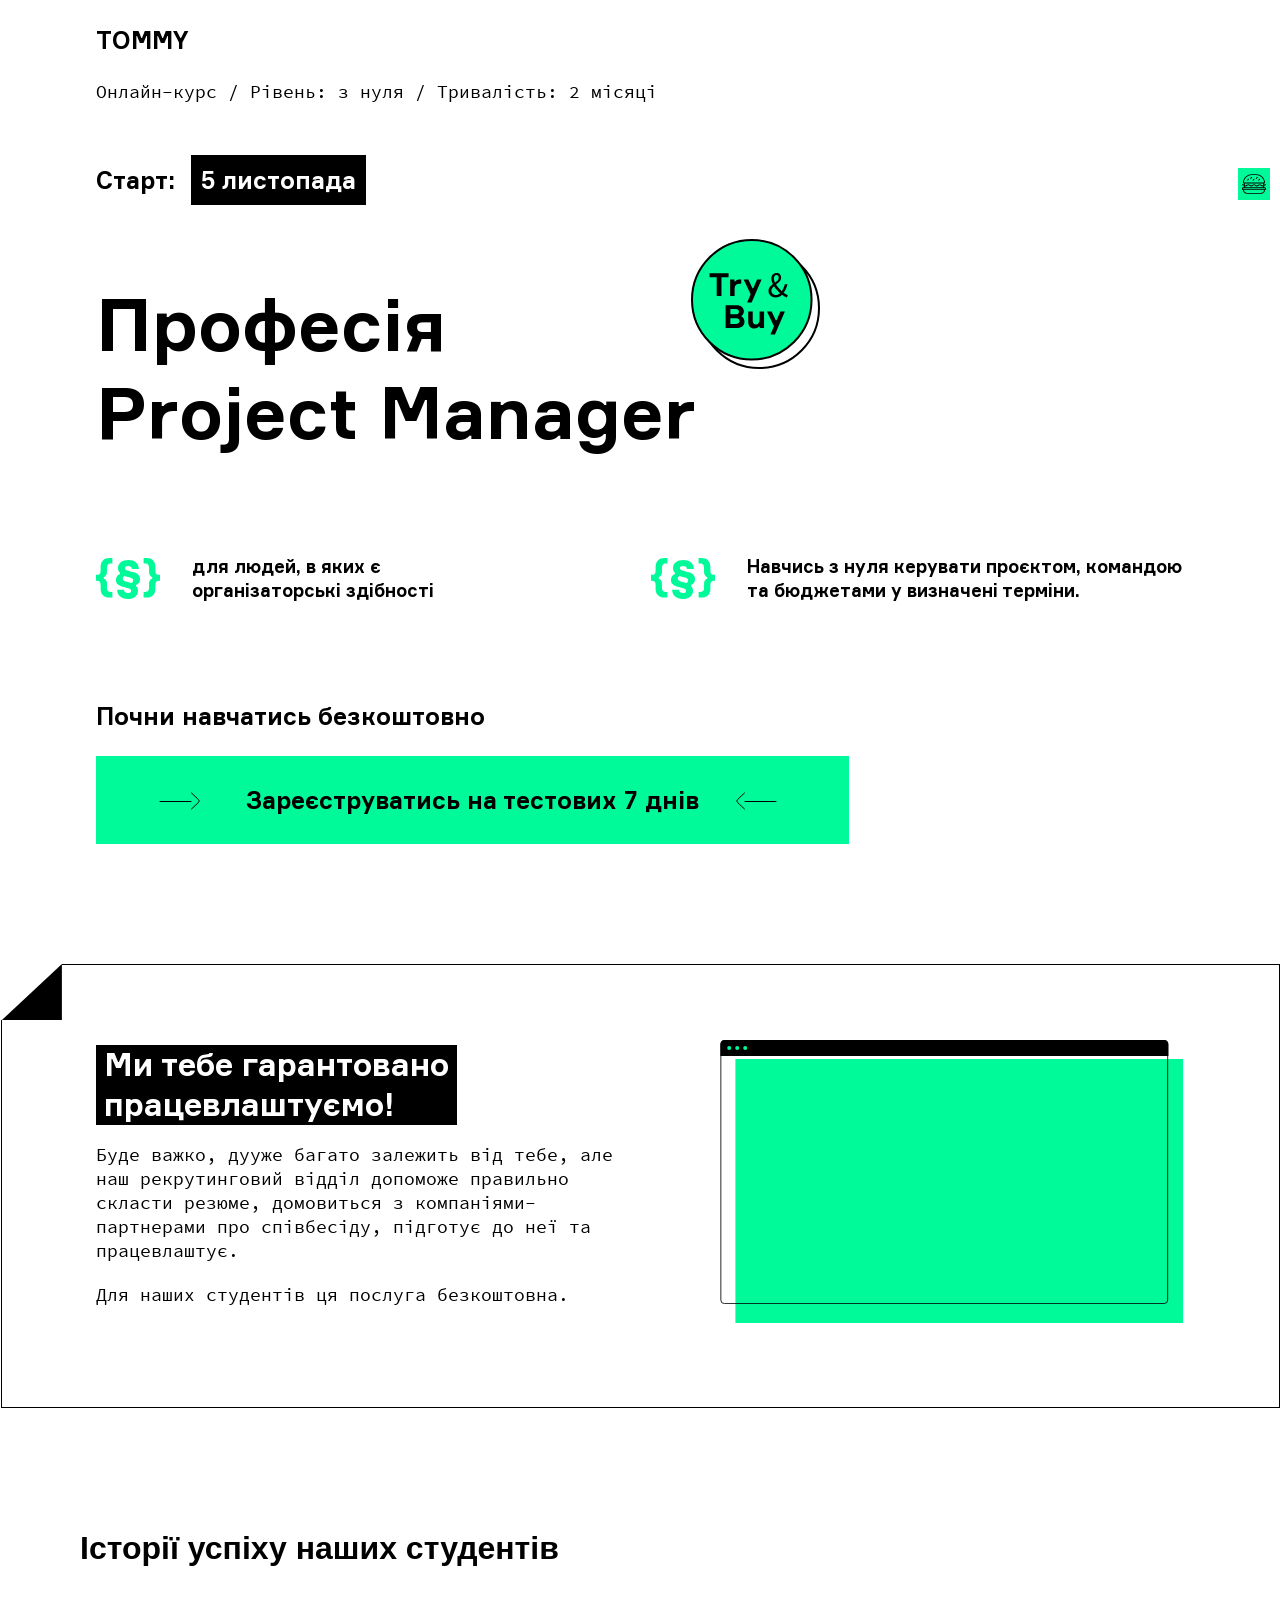
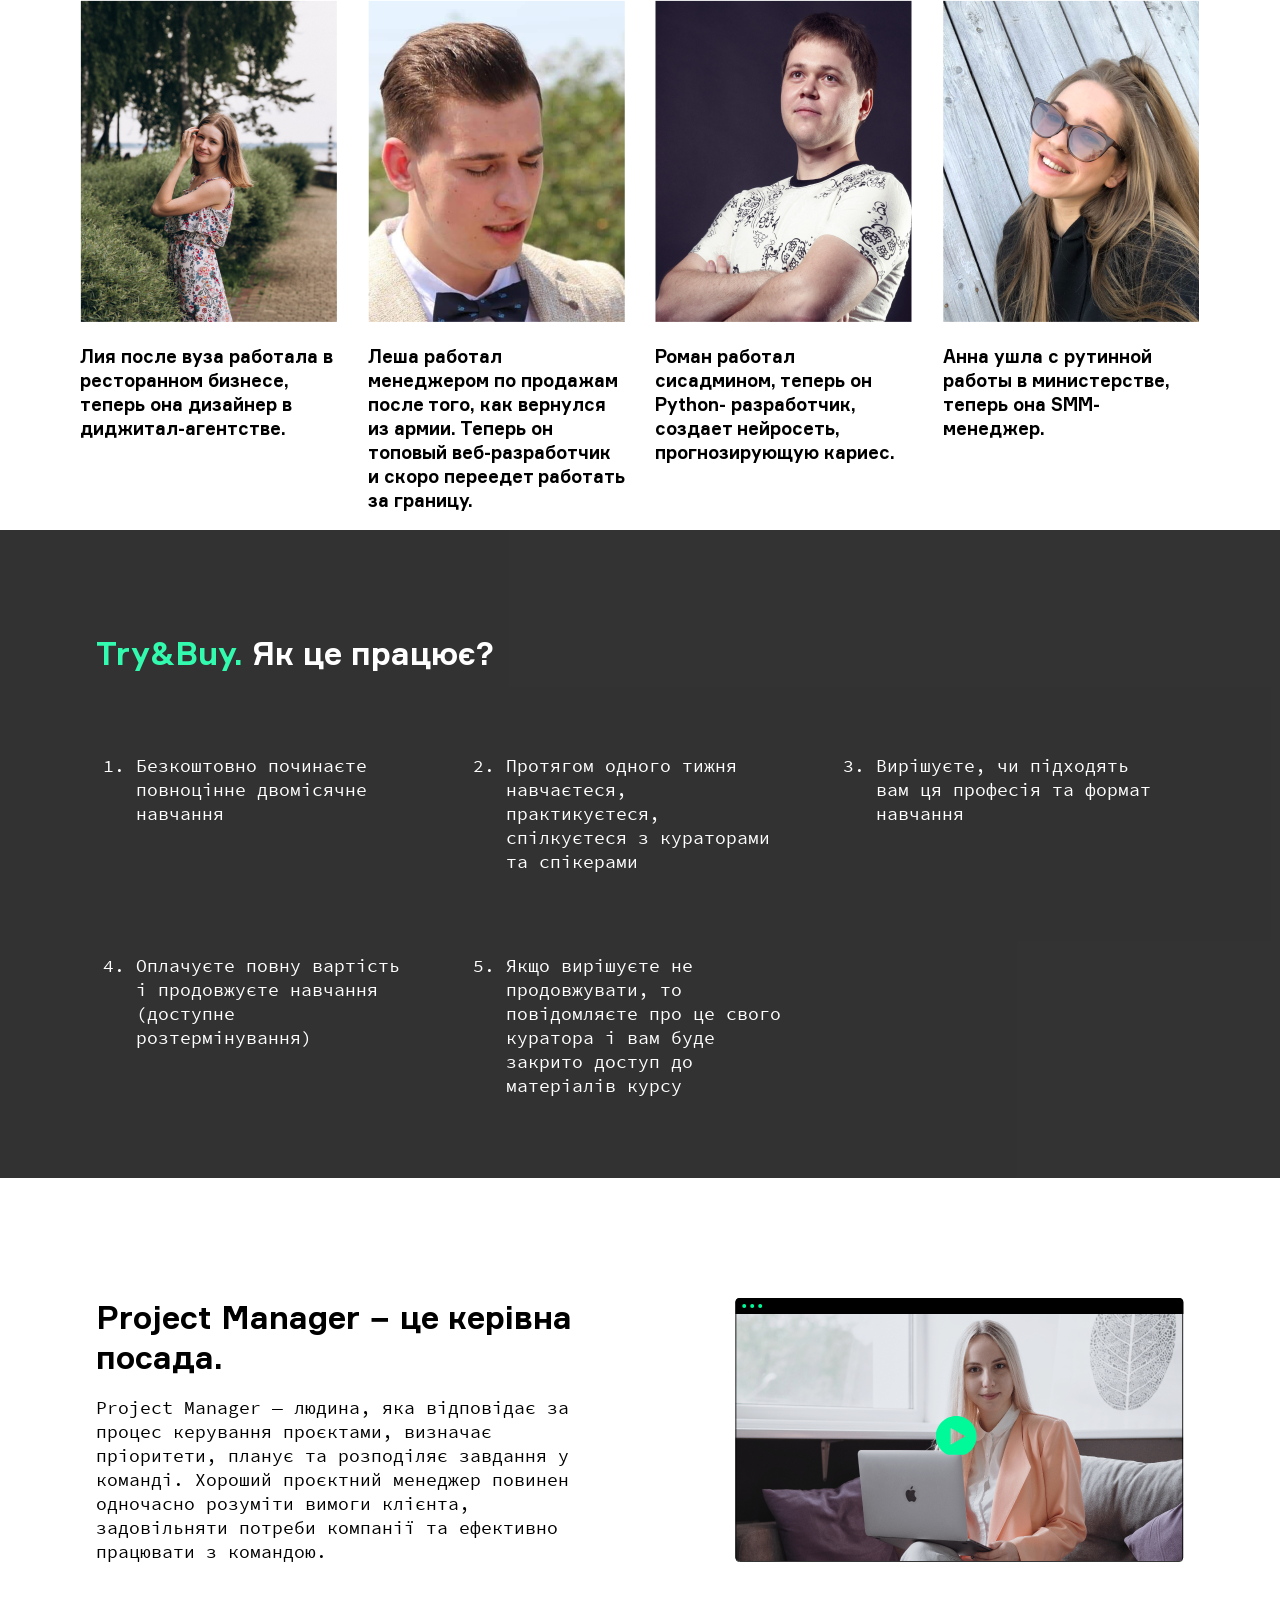
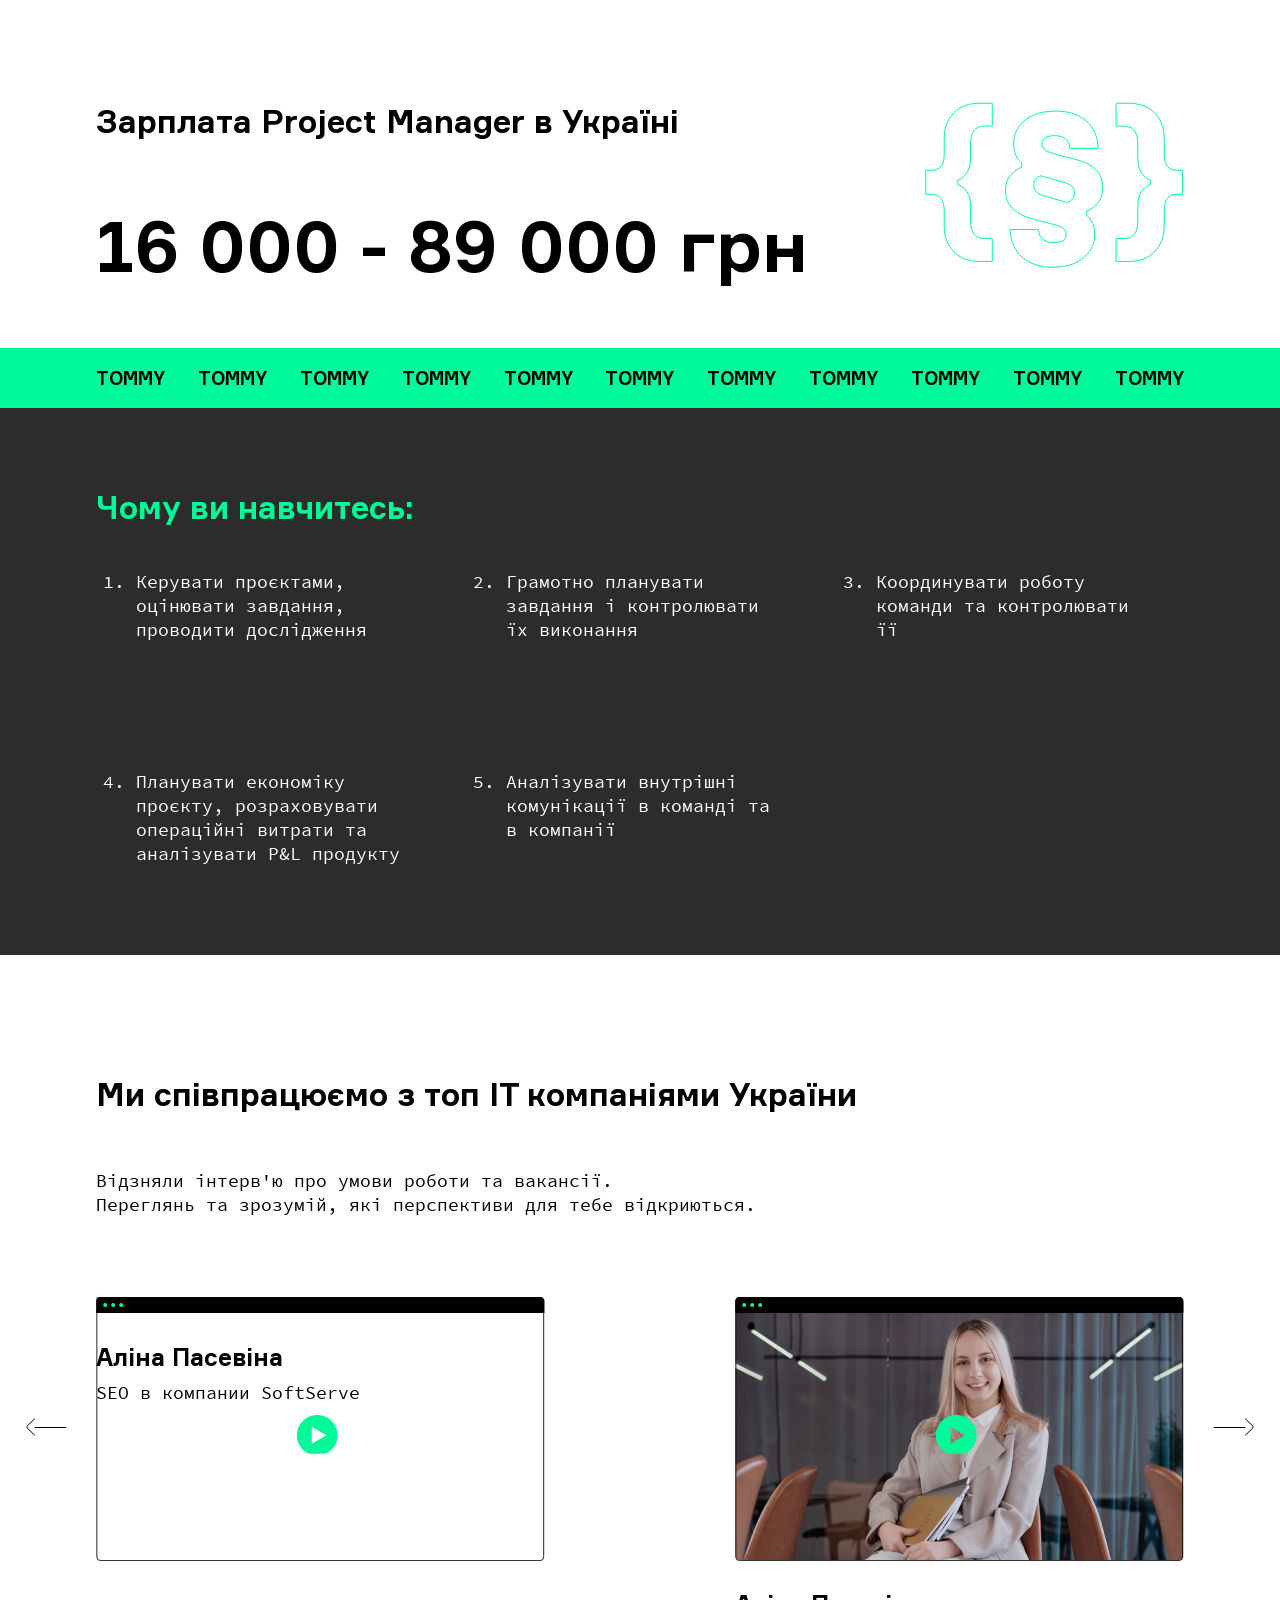
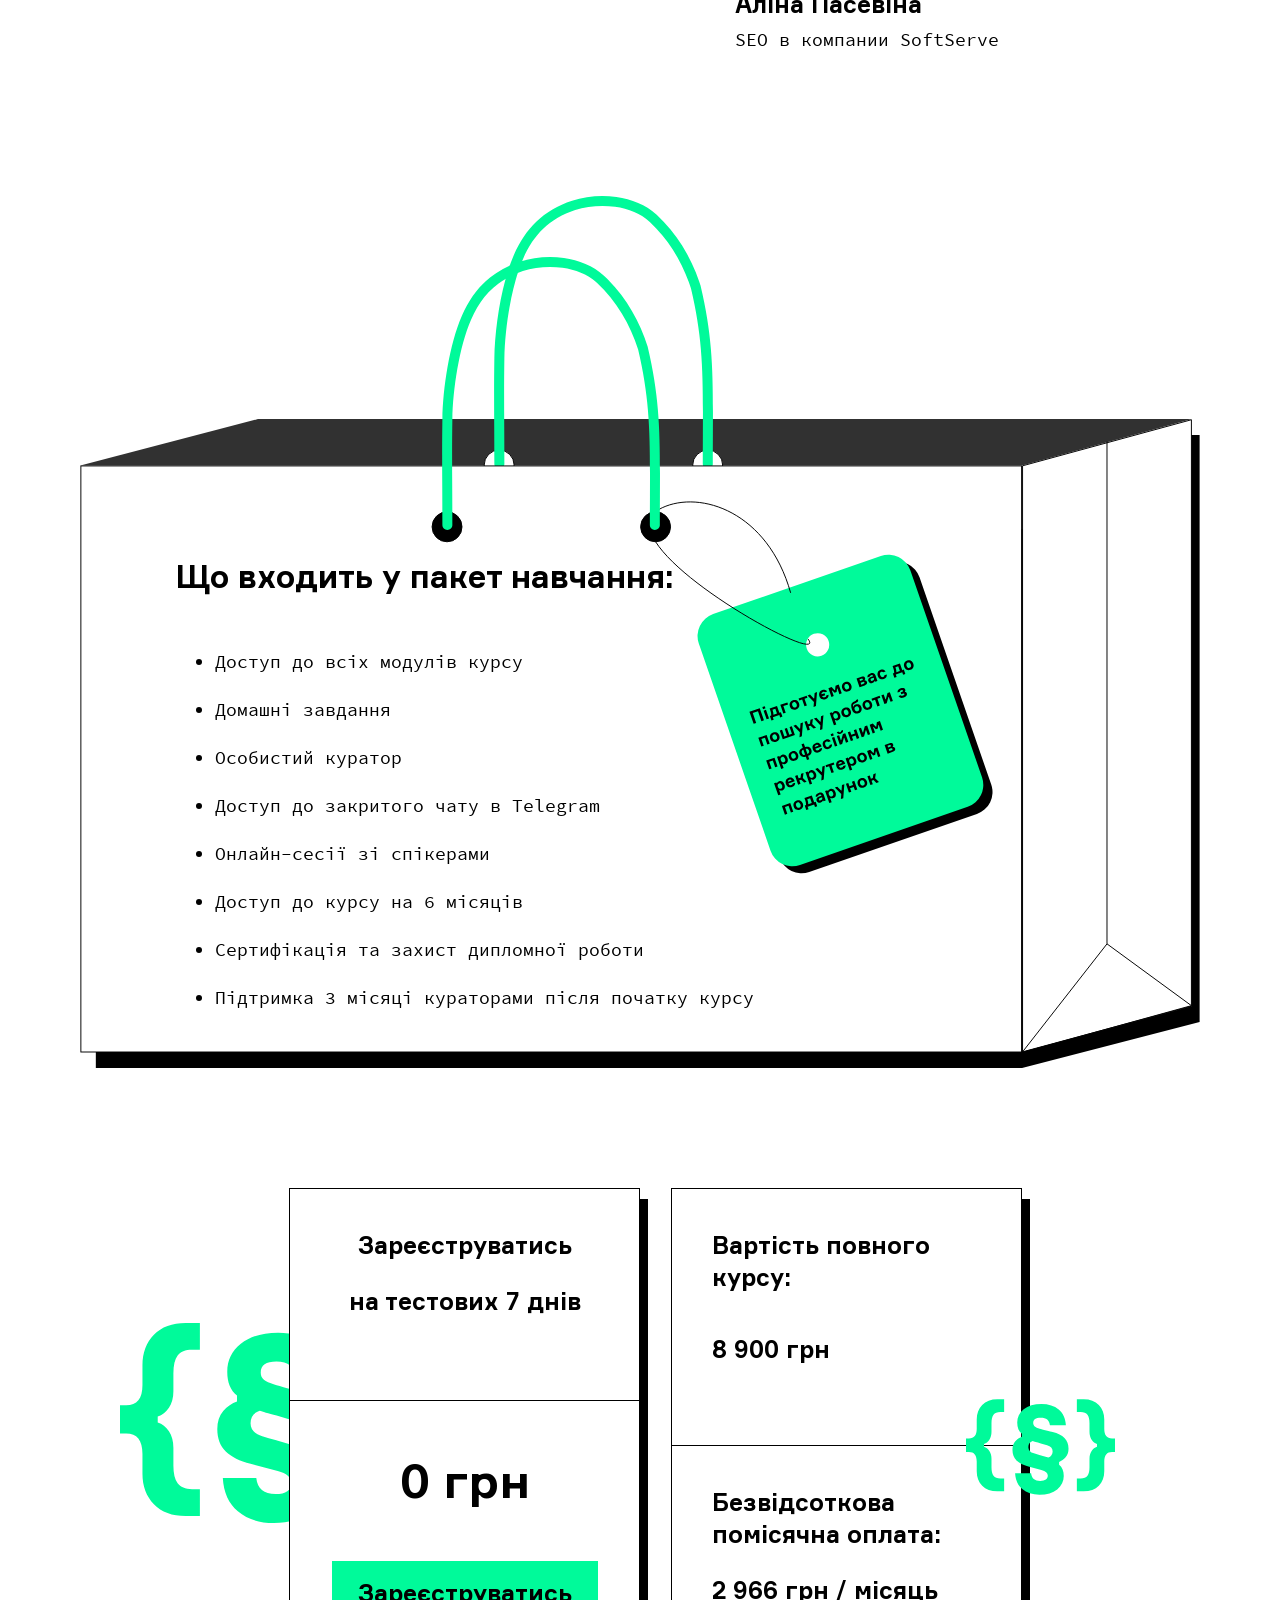
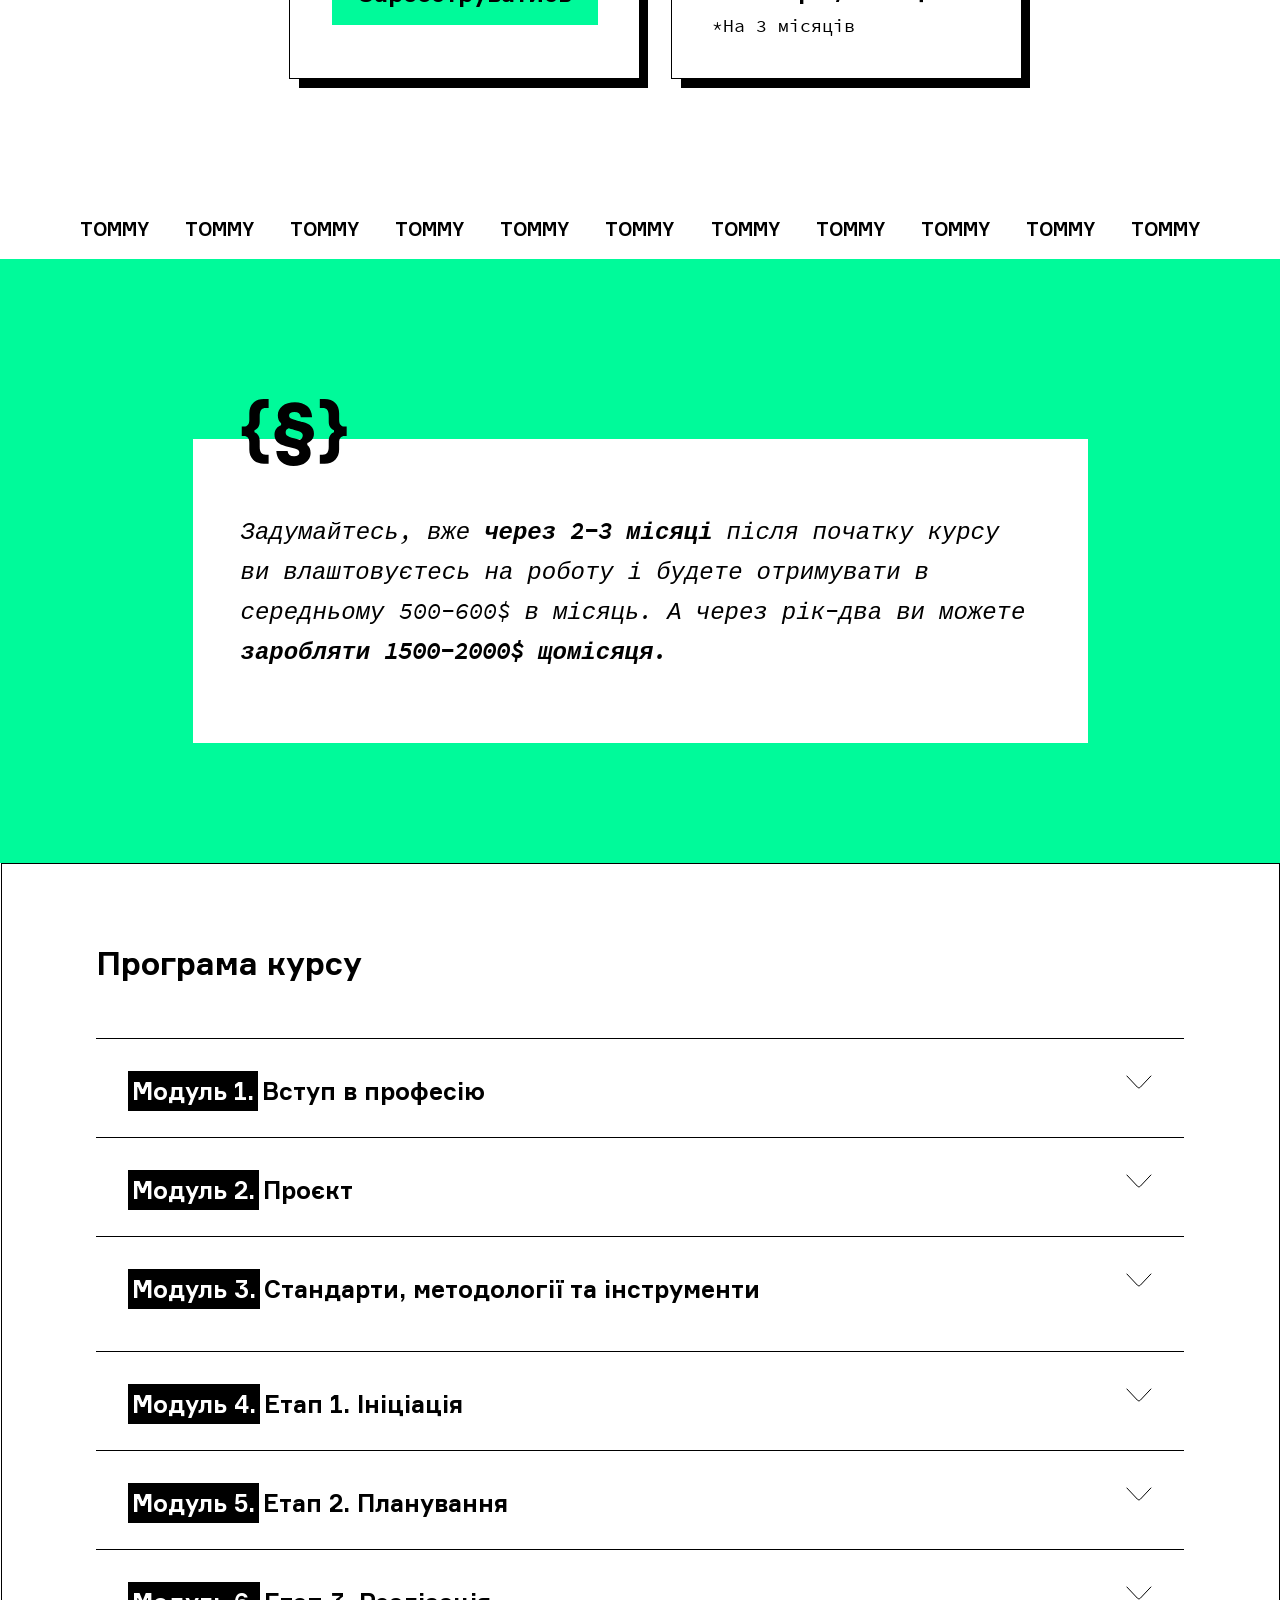
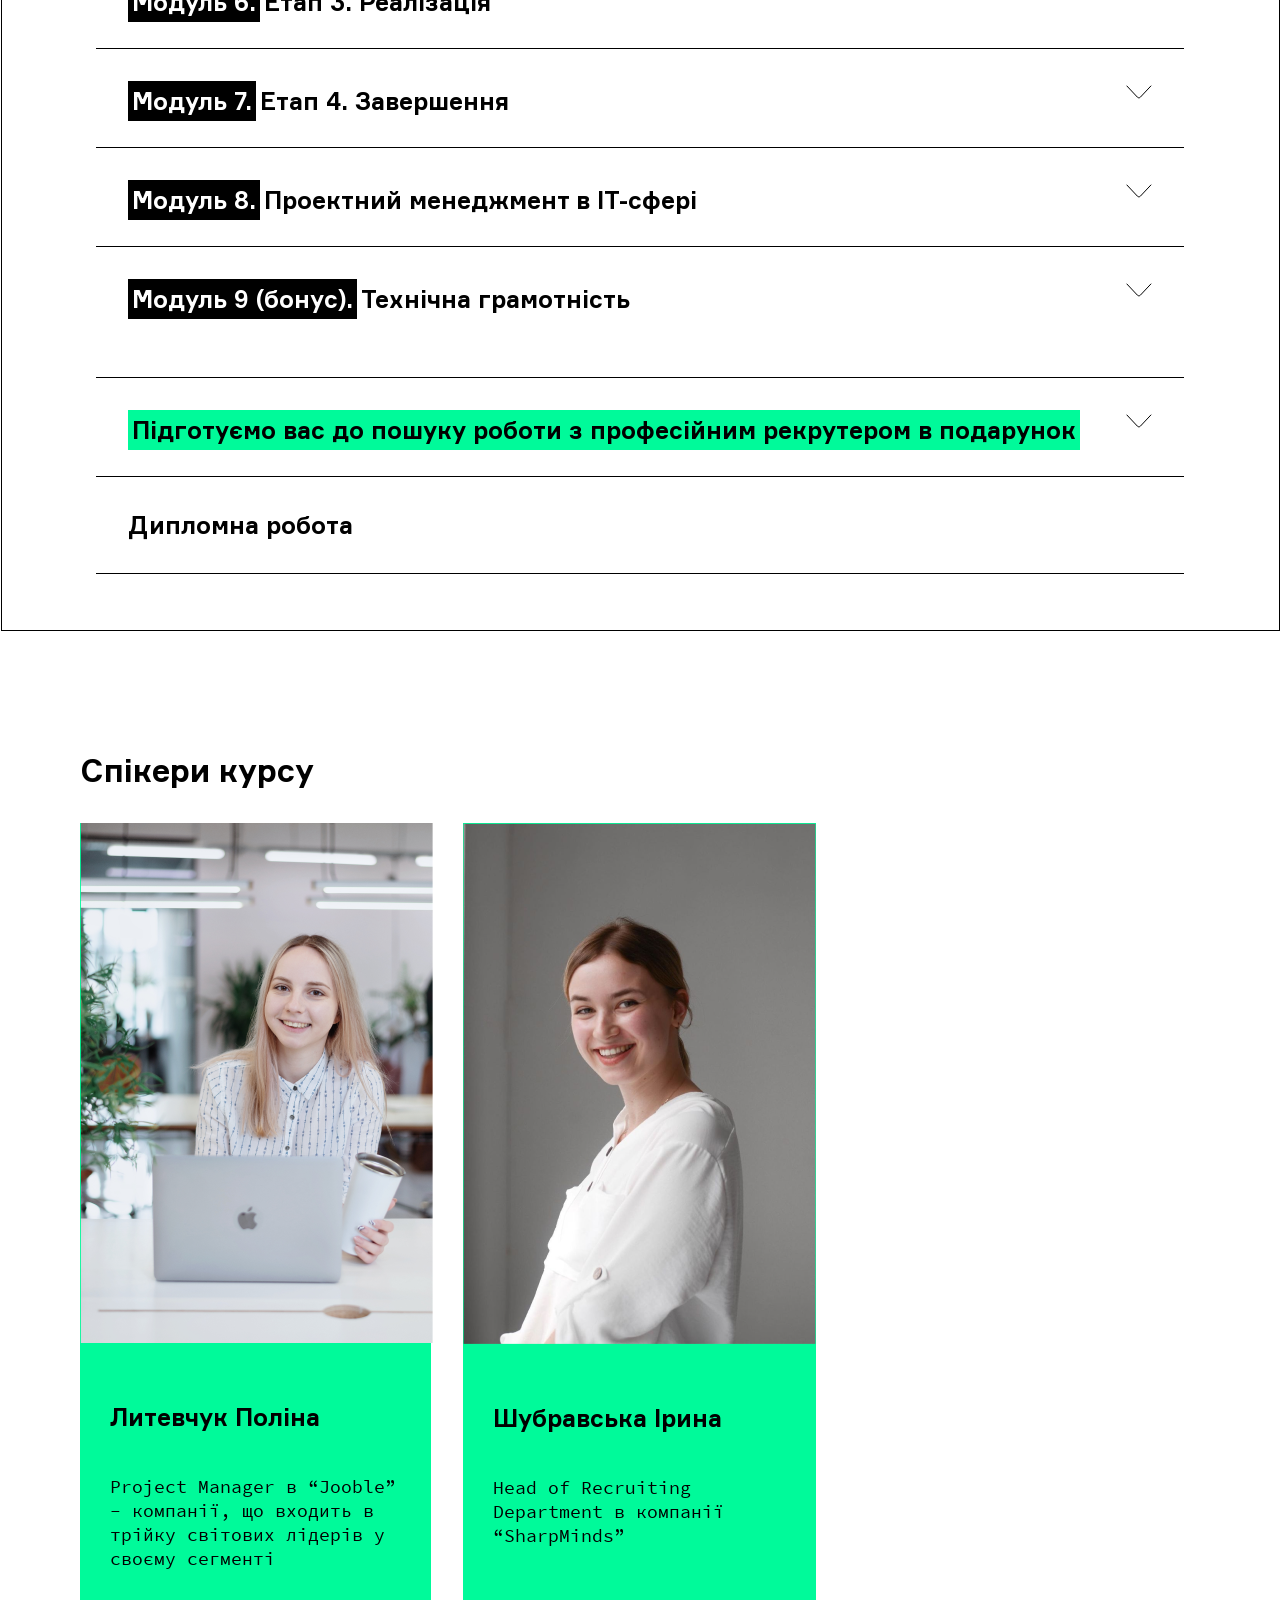
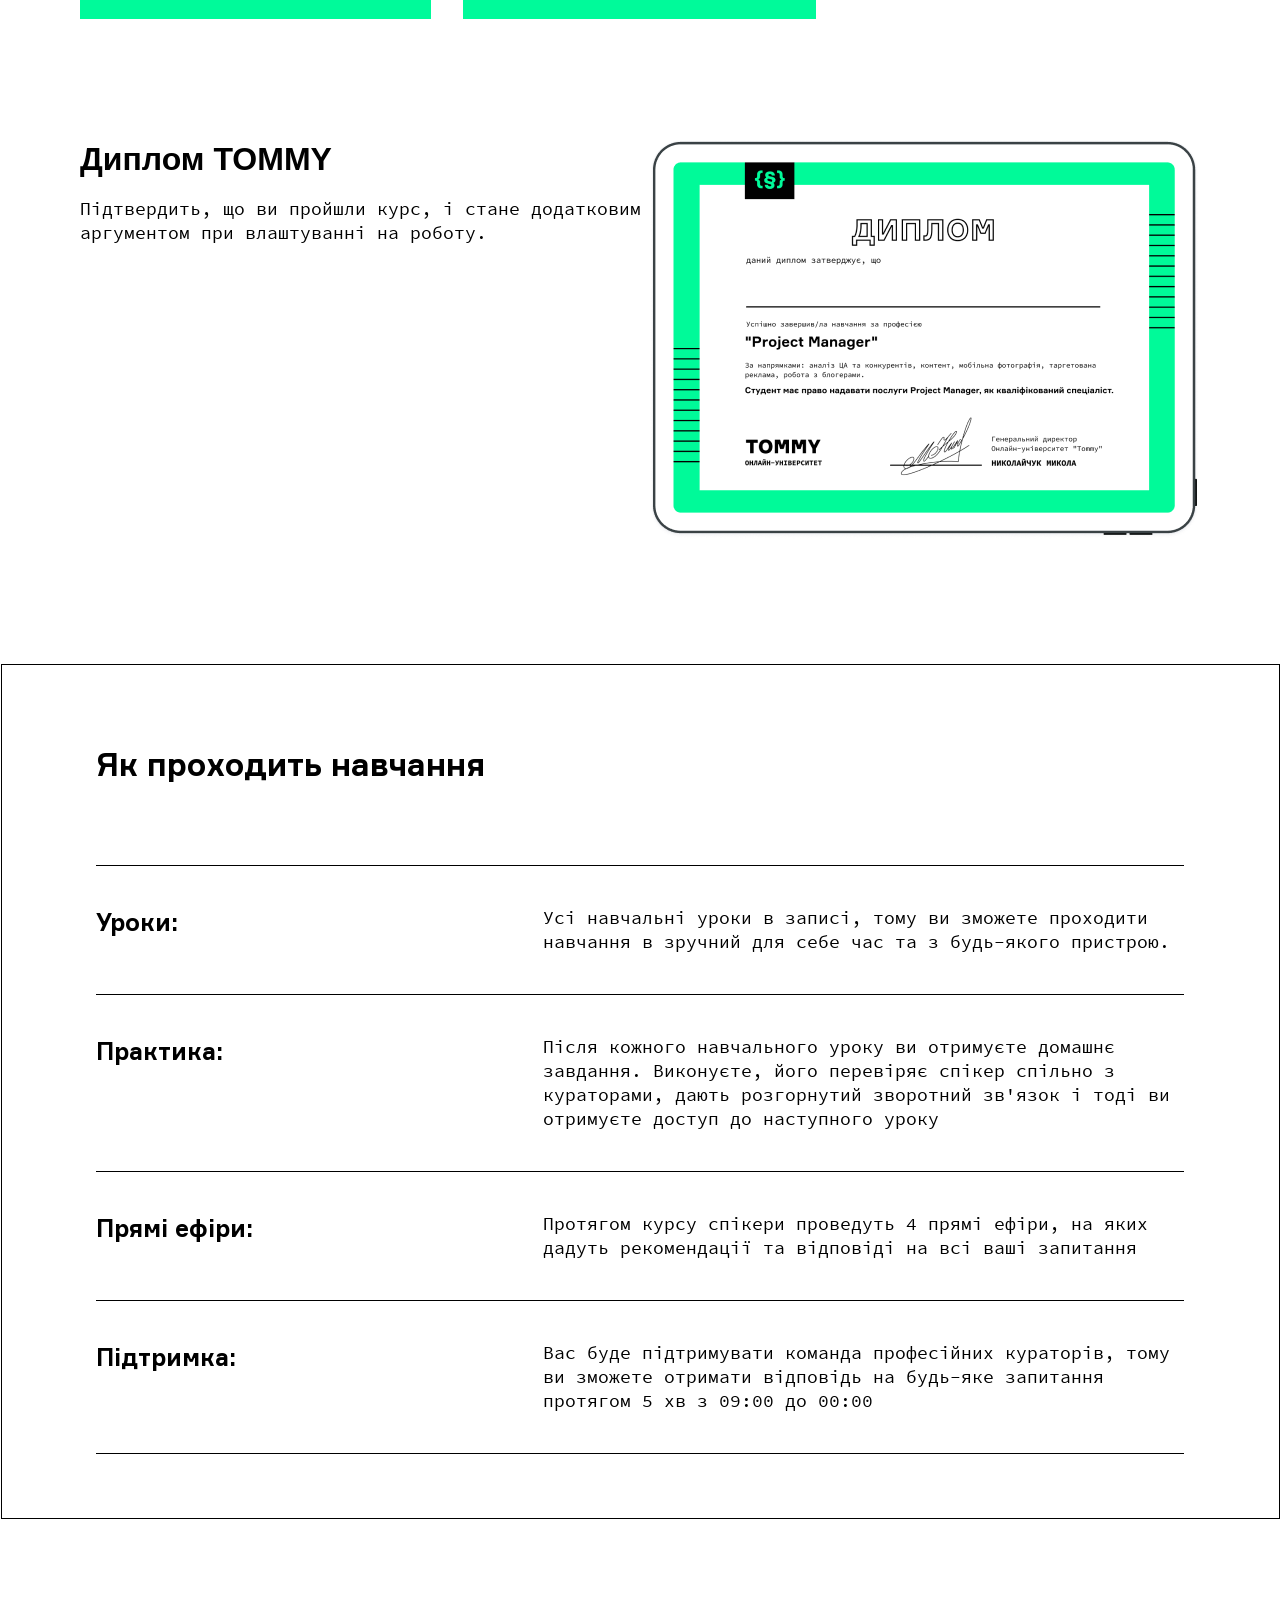
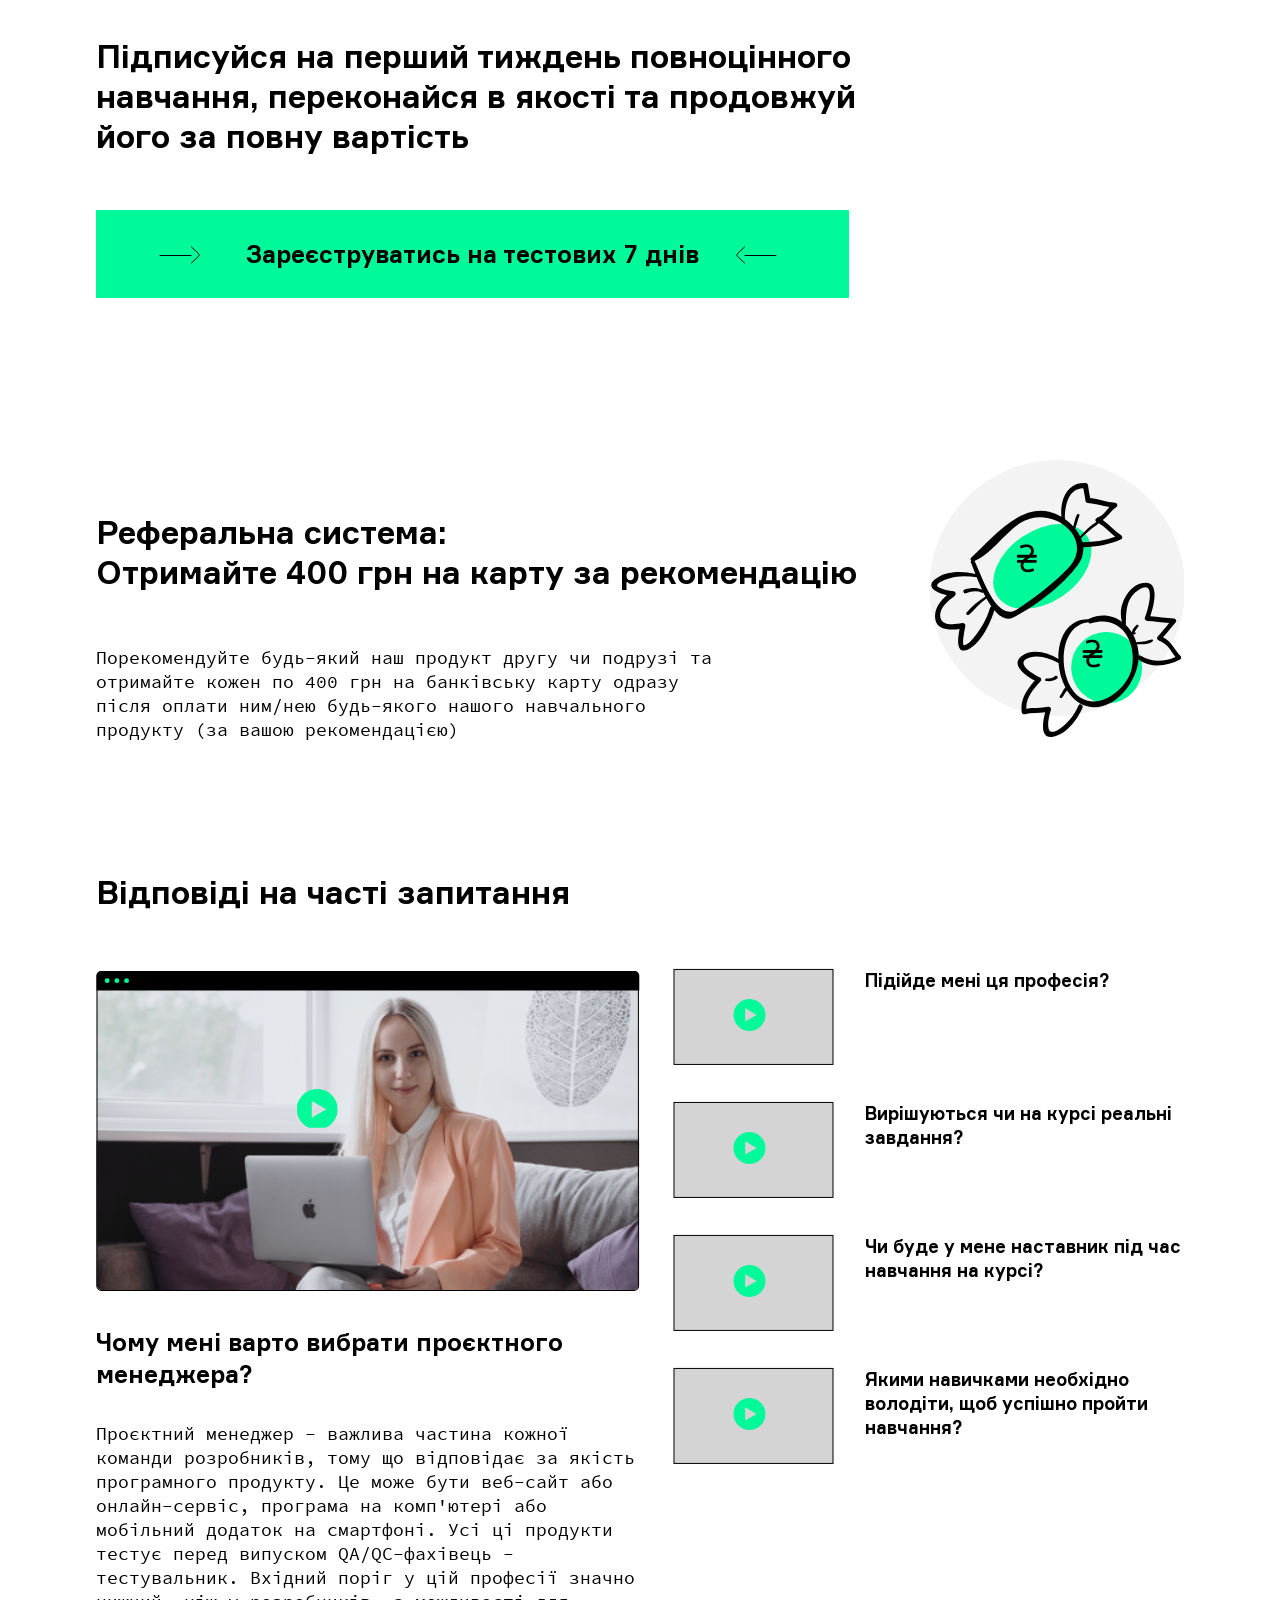
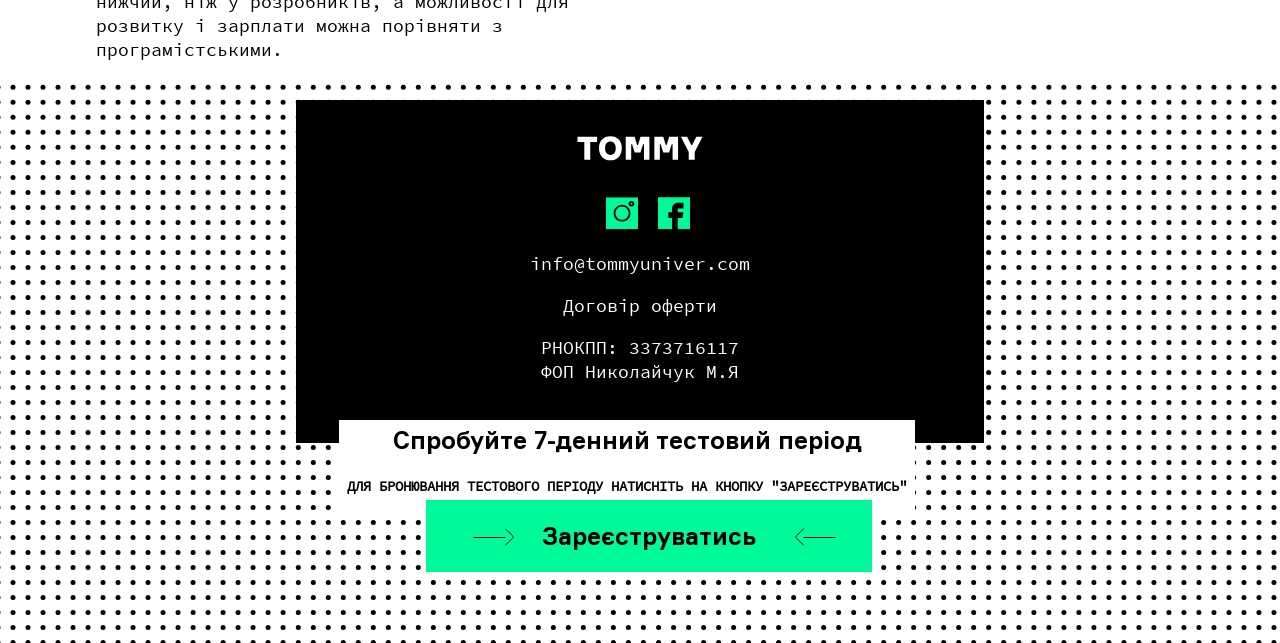
==== commit 71e7bc80: "Add files via upload" ====
--- a/index.html
+++ b/index.html
@@ -53,7 +53,7 @@
                     <img src="images/logosign.svg" alt="logo">
                 </div>
                 <div class="text">
-                     <p class="text__profession text">Навчись з нуля керувати проєктом, командою та бюджетами у визначені терміни.</p>
+                     <p class="text__profession">Навчись з нуля керувати проєктом, командою та бюджетами у визначені терміни.</p>
                 </div>
                </div>
            </div>
@@ -463,7 +463,7 @@
         </div>
      </div> 
       <div class="modules">  
-                <div class="flex__all__modules last__module accordion">
+                <div class="flex__all__modules last__module">
                      <div class="select__modules">
                          <p>Дипломна робота</p>
                      </div>
@@ -567,7 +567,7 @@
         <div class="item-questions">
             <div class="item-flex-questions">
                 <div class="question__about-project">
-                    <div class="first__questions">
+                    <div class="first__questions computer_version">
                         <div class="text-questions">Відповіді на часті запитання</div>
                     </div>
                     <div class="second-question">
@@ -581,6 +581,9 @@
                    </div>
                 </div>
                 <div class="right-questions">
+                    <div class="first__questions mobile_version">
+                        <div class="text-questions">Відповіді на часті запитання</div>
+                    </div>
                     <div class="flex-right-questions">
                         <div class="video-question">
                             <img class="video-image" src="images/video-image.svg" alt="">
--- a/css/style.css
+++ b/css/style.css
@@ -192,7 +192,7 @@
 }
 .text {
     margin-left: 32px;
-    width: 447px;
+    width: 437px;
 }
 .title-about__button {
     font-style: normal;
@@ -753,6 +753,7 @@
 .modules {
     margin-top: 36px;
 }
+
 .item-module {
     display: inline-block;
     font-family: 'Formular', sans-serif;
@@ -973,6 +974,9 @@
 .subscription-all {
     width: 800px;
     margin-top: 118px;
+}
+.mobile_version {
+    display: none;
 }
 .flex-subscription {
     display: flex;
--- a/css/mobile.css
+++ b/css/mobile.css
@@ -262,6 +262,7 @@
         background-color: #fff;
         padding-top: 0px;
         margin-right: 23px;
+        margin-left: 25px
     }
     .list__study::after{
         content: '';
@@ -316,7 +317,7 @@
     .item-cards {
         margin-top: 64px;
         flex-wrap: wrap;
-        margin-bottom: 120px;
+        margin-bottom: 0px;
     }
     .logo-photo-card{
         display: none;
@@ -370,7 +371,7 @@
         line-height: 20px;
     }
     .card img {
-        left: 246px;
+        left: 271px;
         top: 119px;
     }
     .info_work-text {
@@ -481,11 +482,17 @@
         line-height: 20px;
         width: 240px;
     }
+    .diplom {
+        margin-top: 32px;
+    }
     .diplom-conteiner {
         display: flex;
         flex-wrap: wrap;
         padding: 0 16px;
     }
+    .tommy_diplom {
+        margin-top: 64px;
+    }
     .tommy_diplom-header_text {
         font-size: 24px;
         line-height: 32px;
@@ -493,13 +500,16 @@
     .tommy_diplom-under_header_text {
         font-size: 14px;
         line-height: 20px;
+        margin-top: 47px;
     }
     .diplom img {
         width: 100%;
     }
-    .training-going {
-
-        margin-right: 2%;
+    .flex__all__modules {
+        display: flex;
+        justify-content: space-between;
+        border-top: 1px solid black;
+        padding-top: 16px;
     }
     .training__text {
         font-size: 24px;
@@ -507,10 +517,19 @@
     }
     .list-of__training {
         flex-wrap: wrap;
+        margin-bottom: 60px;
+    }
+    .speakers_card-text {
+        display: flex;
+        justify-content: center;
+        flex-direction: column;
+        padding: 30px;
+        width: 289px;
     }
     .item__lessons {
         font-size: 18px;
         line-height: 24px;
+        margin-bottom: 24px;
     }
     .item__about-lessons {
         font-size: 14px;
@@ -531,7 +550,8 @@
         margin-top: 64px
     }
     .flex-subscription img {
-        margin-left: 33px;
+        margin-left: 52px;
+        background-size: cover;
     }
     .block-text-subscription p {
         width: auto;
@@ -544,12 +564,22 @@
     .text-questions {
         font-size: 24px;
         line-height: 32px;
+        width: 328px;
     }
     .item-flex-questions {
         display: flex;
         justify-content: space-between;
         flex-wrap: wrap;
         flex-direction: column-reverse;
+    }
+    .item-questions {
+        margin-top: 64px;
+    }
+    .mobile_version {
+        display: block;
+    }
+    .computer_version {
+        display: none;
     }
     .video-image {
         width: 128px;
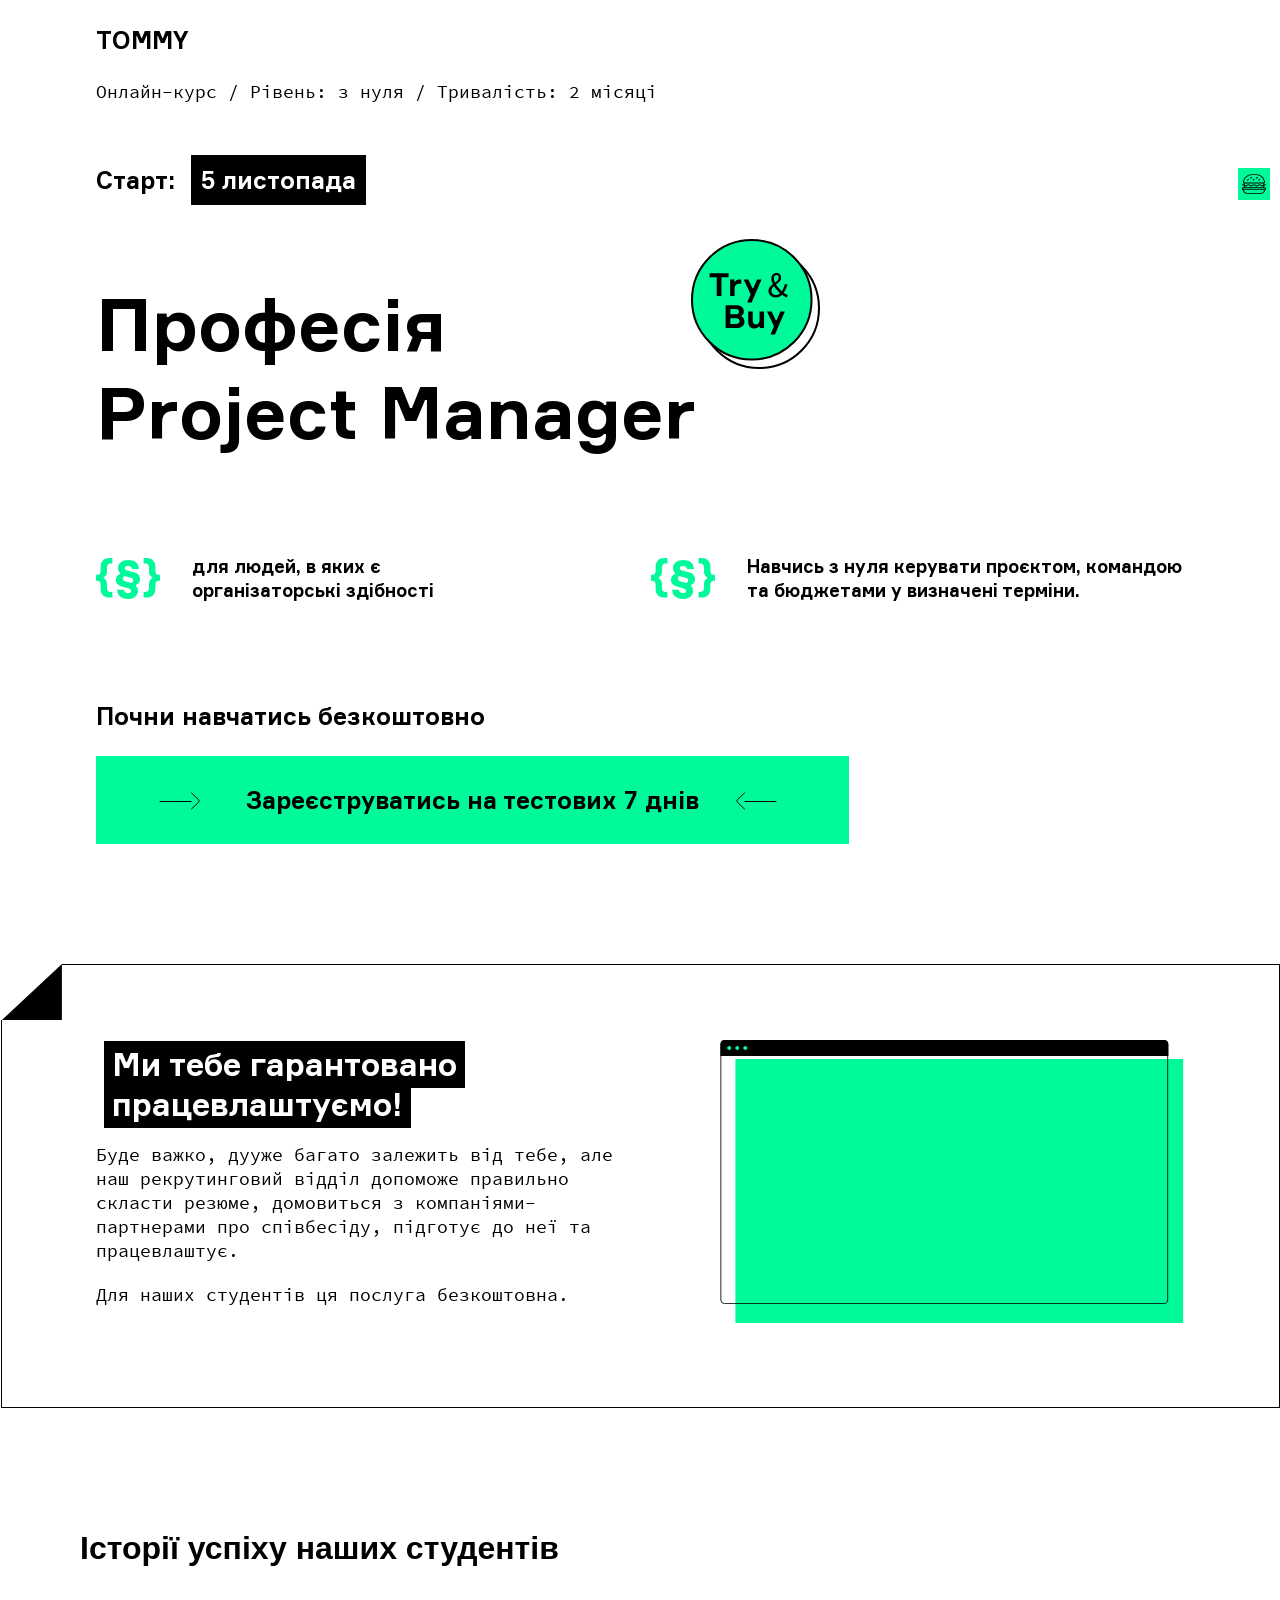
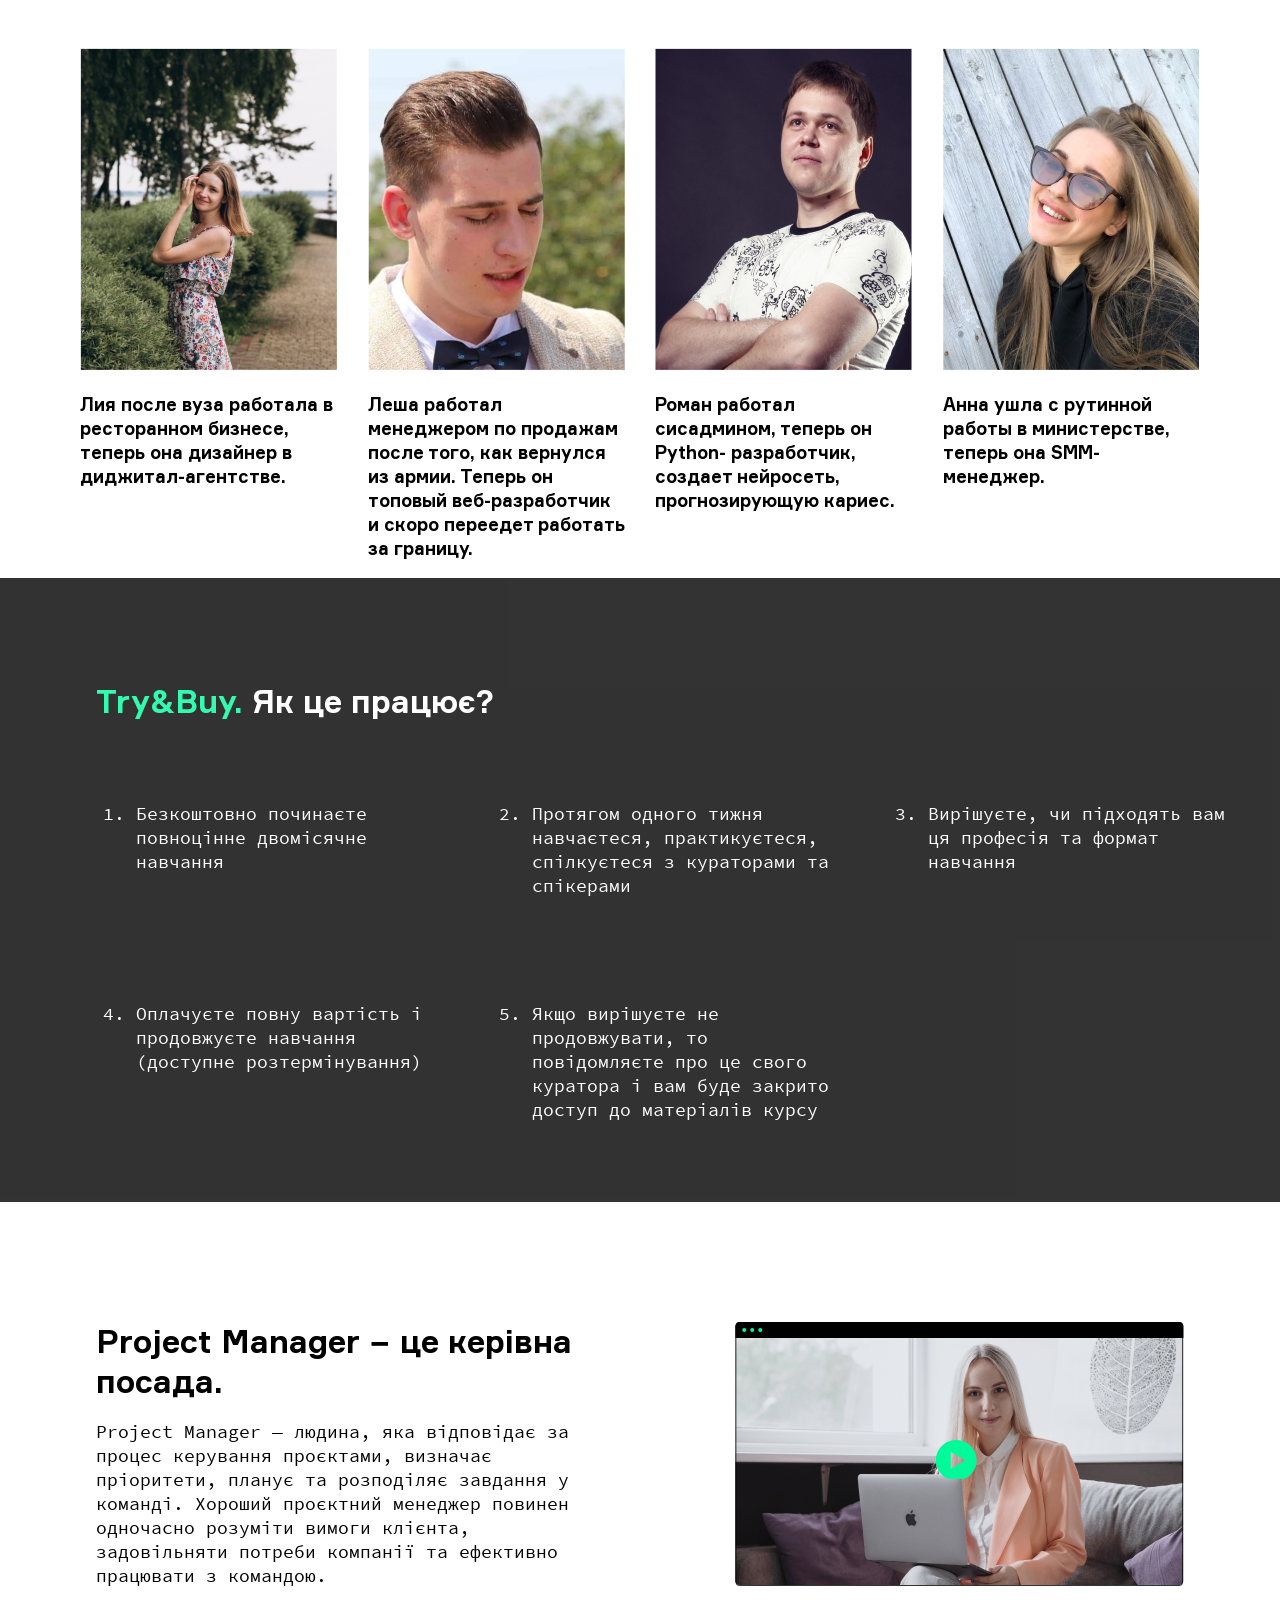
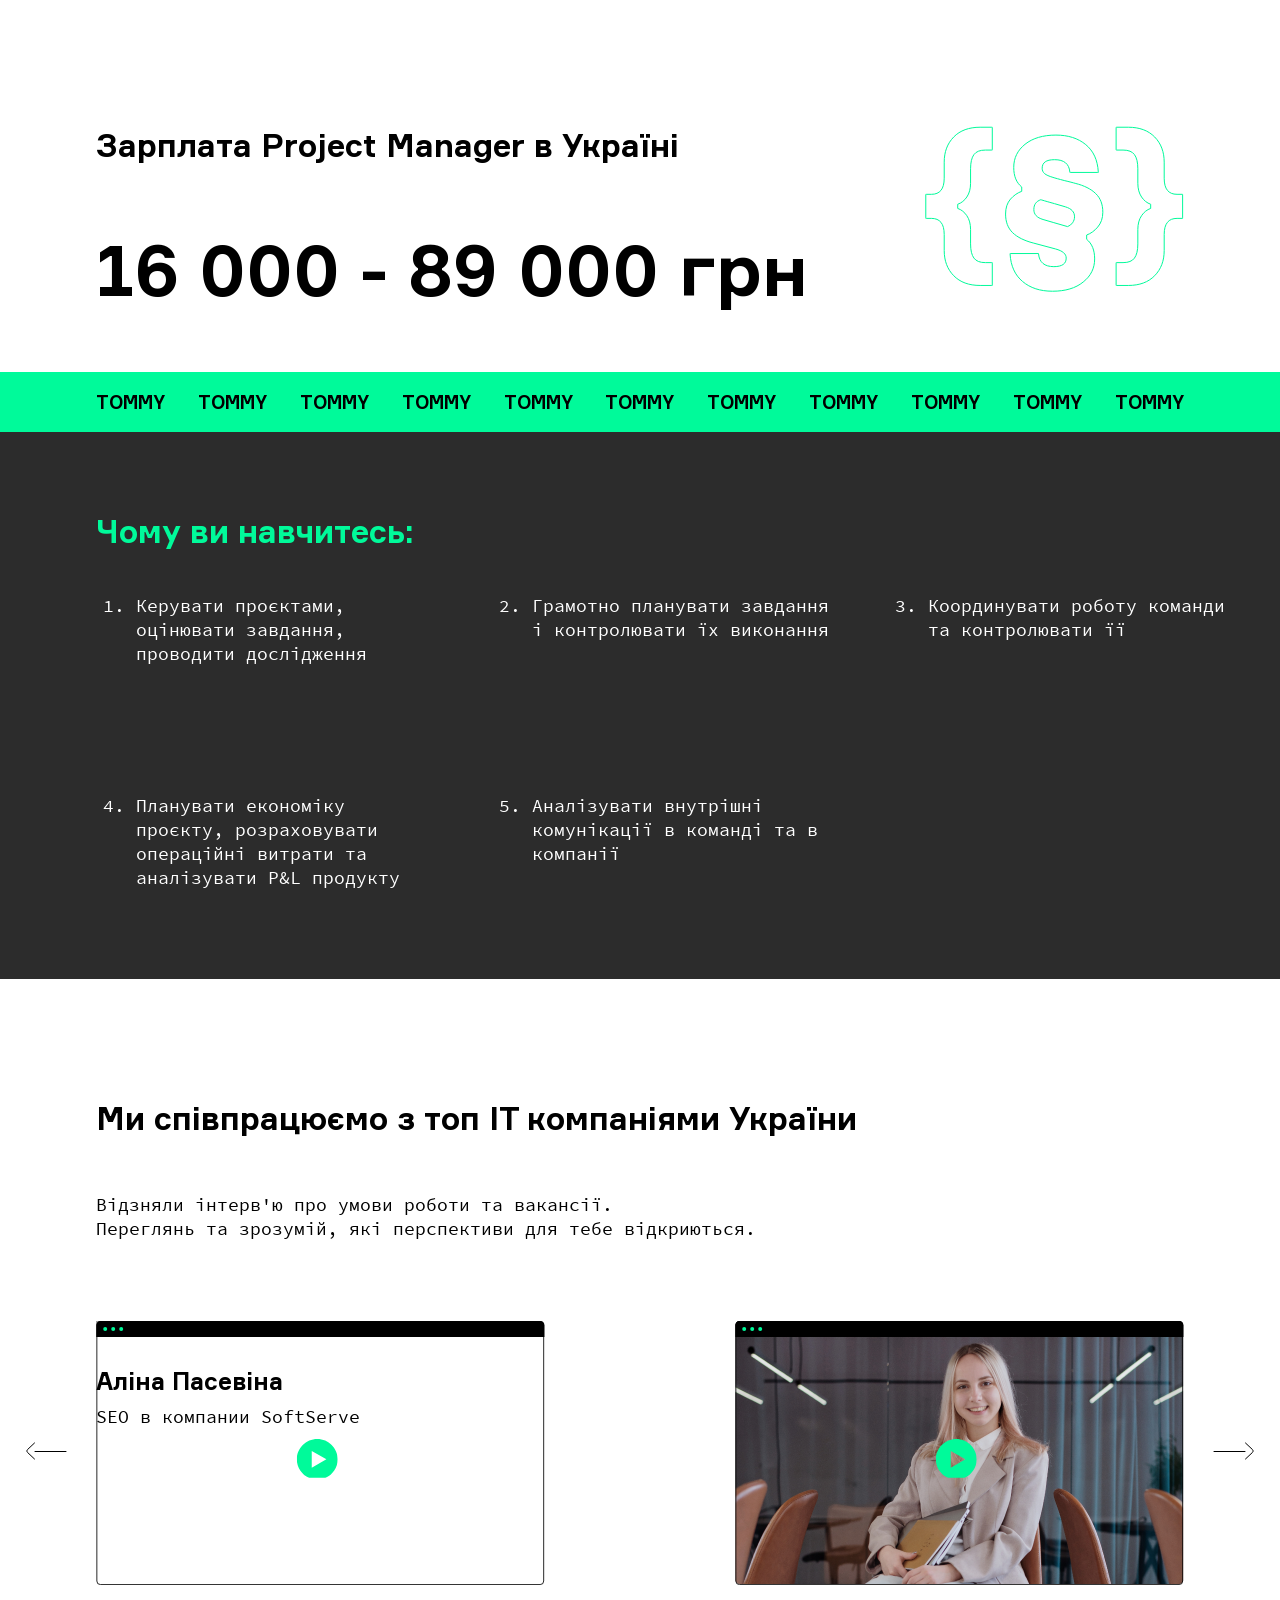
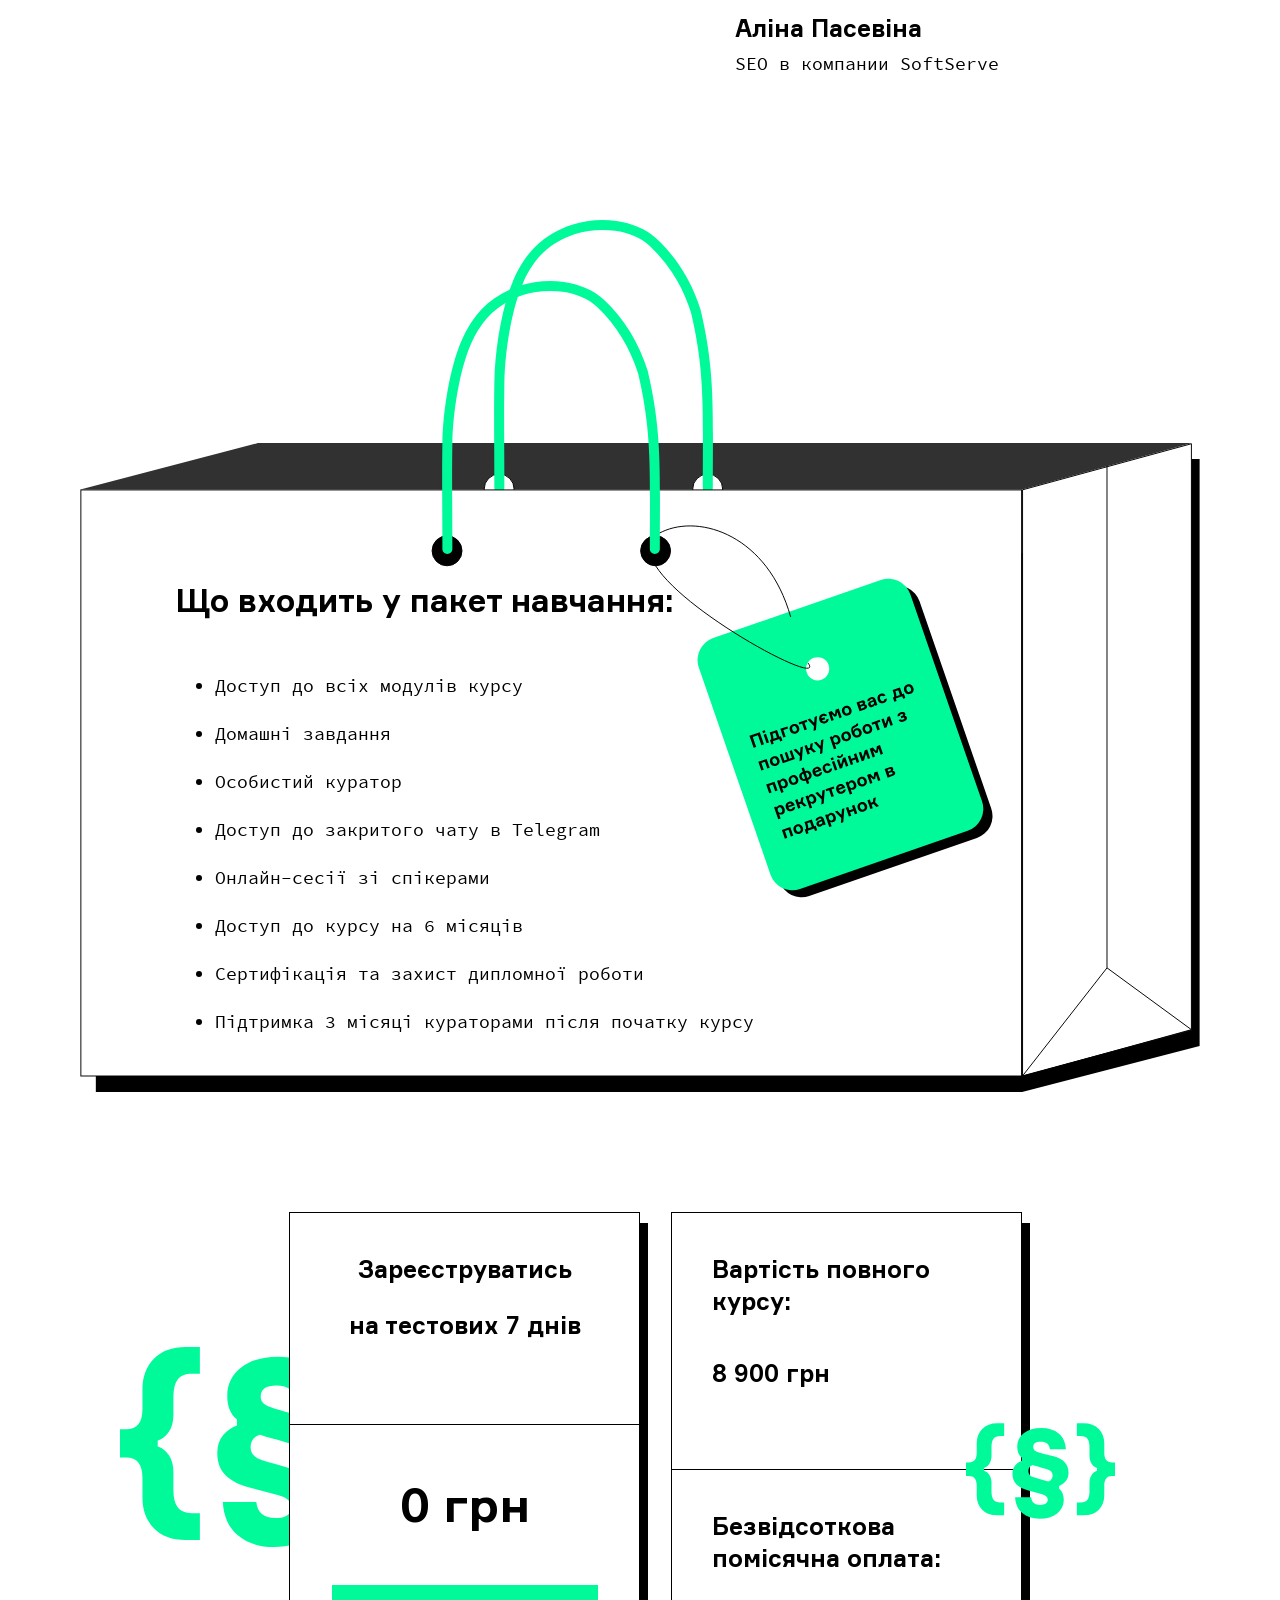
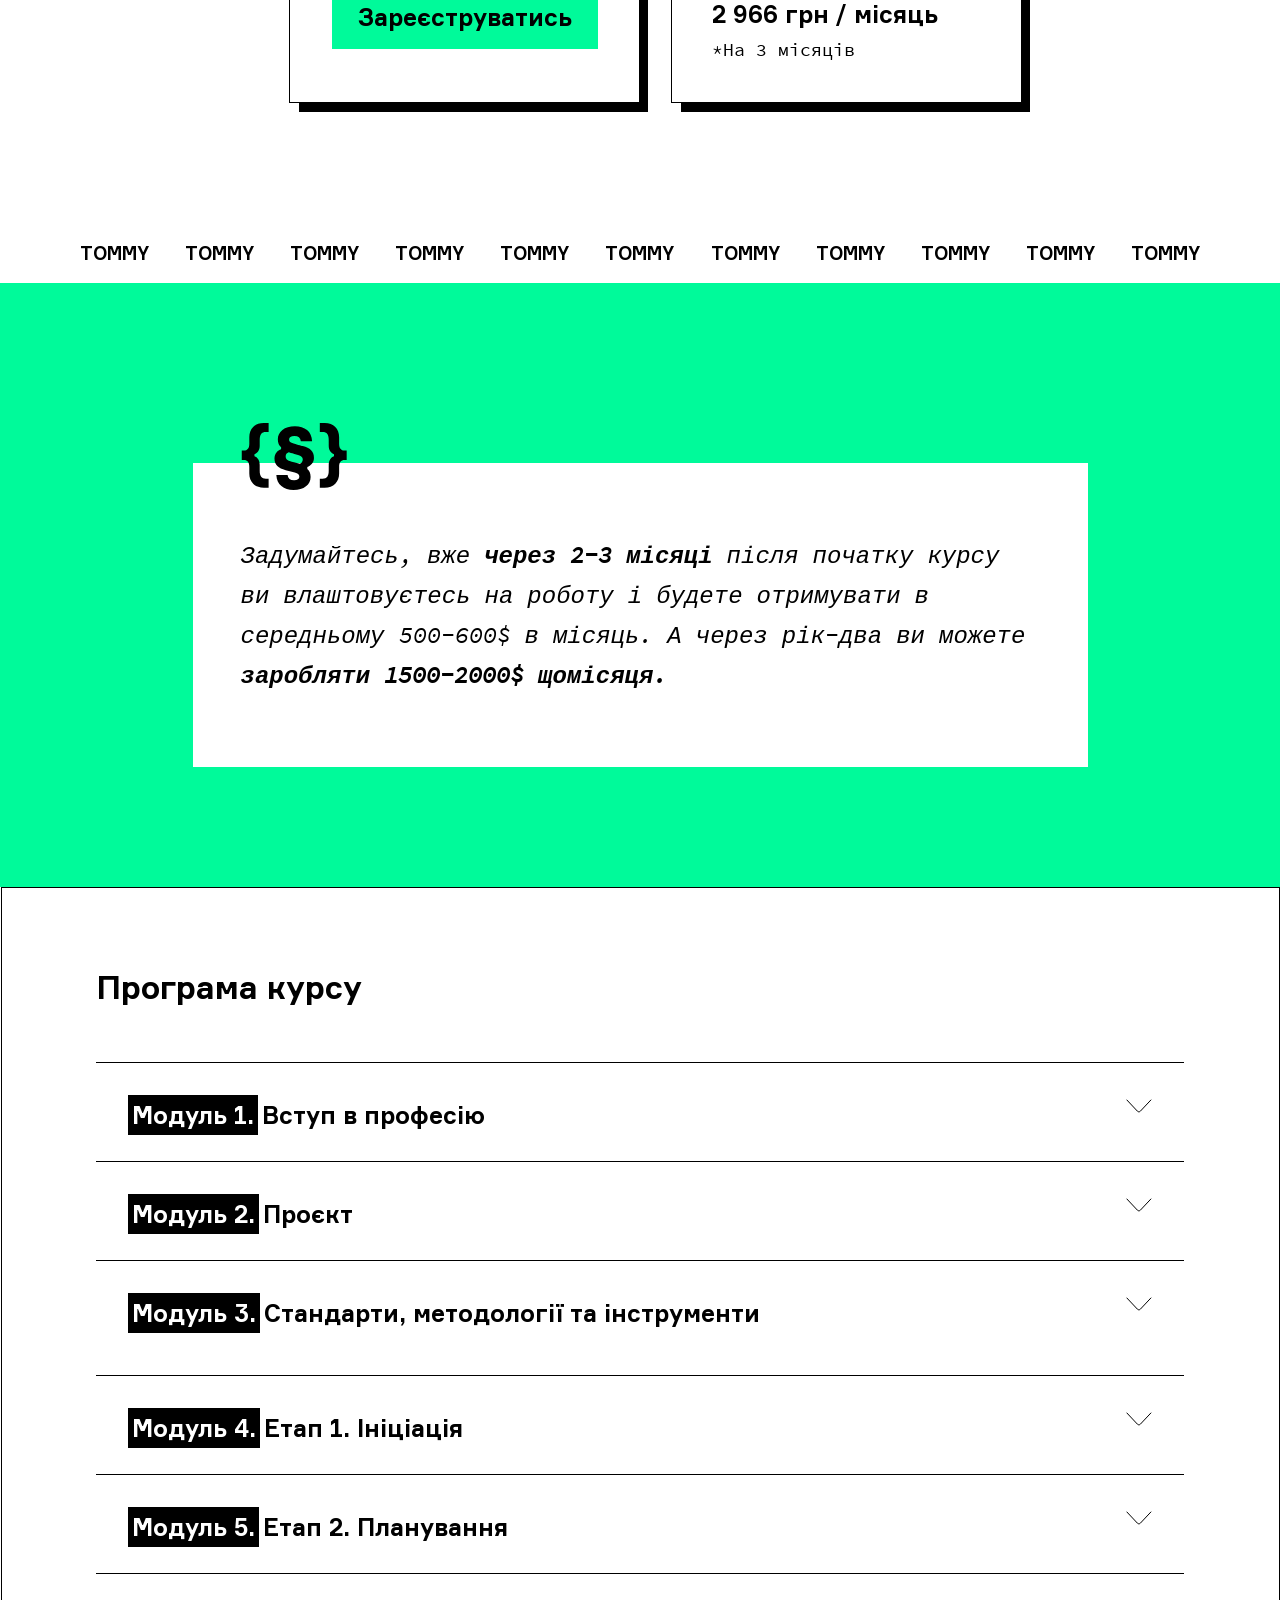
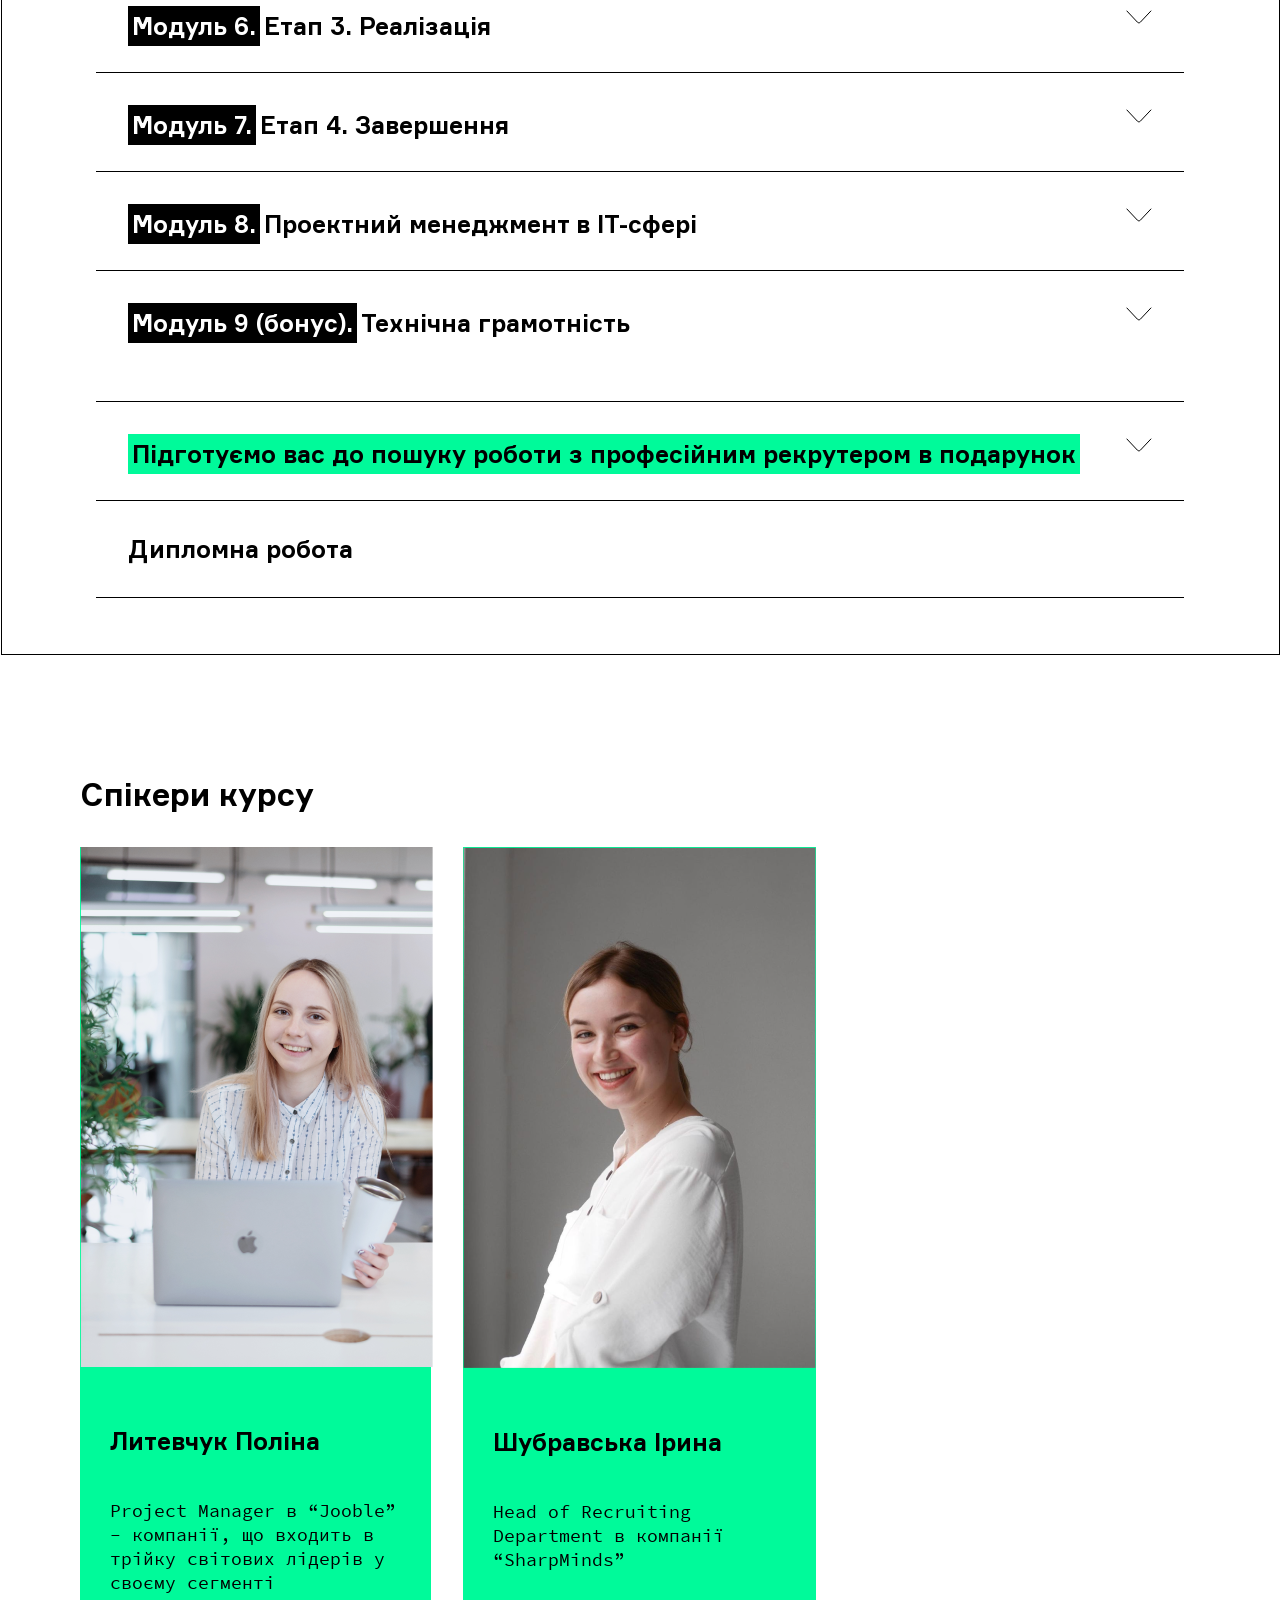
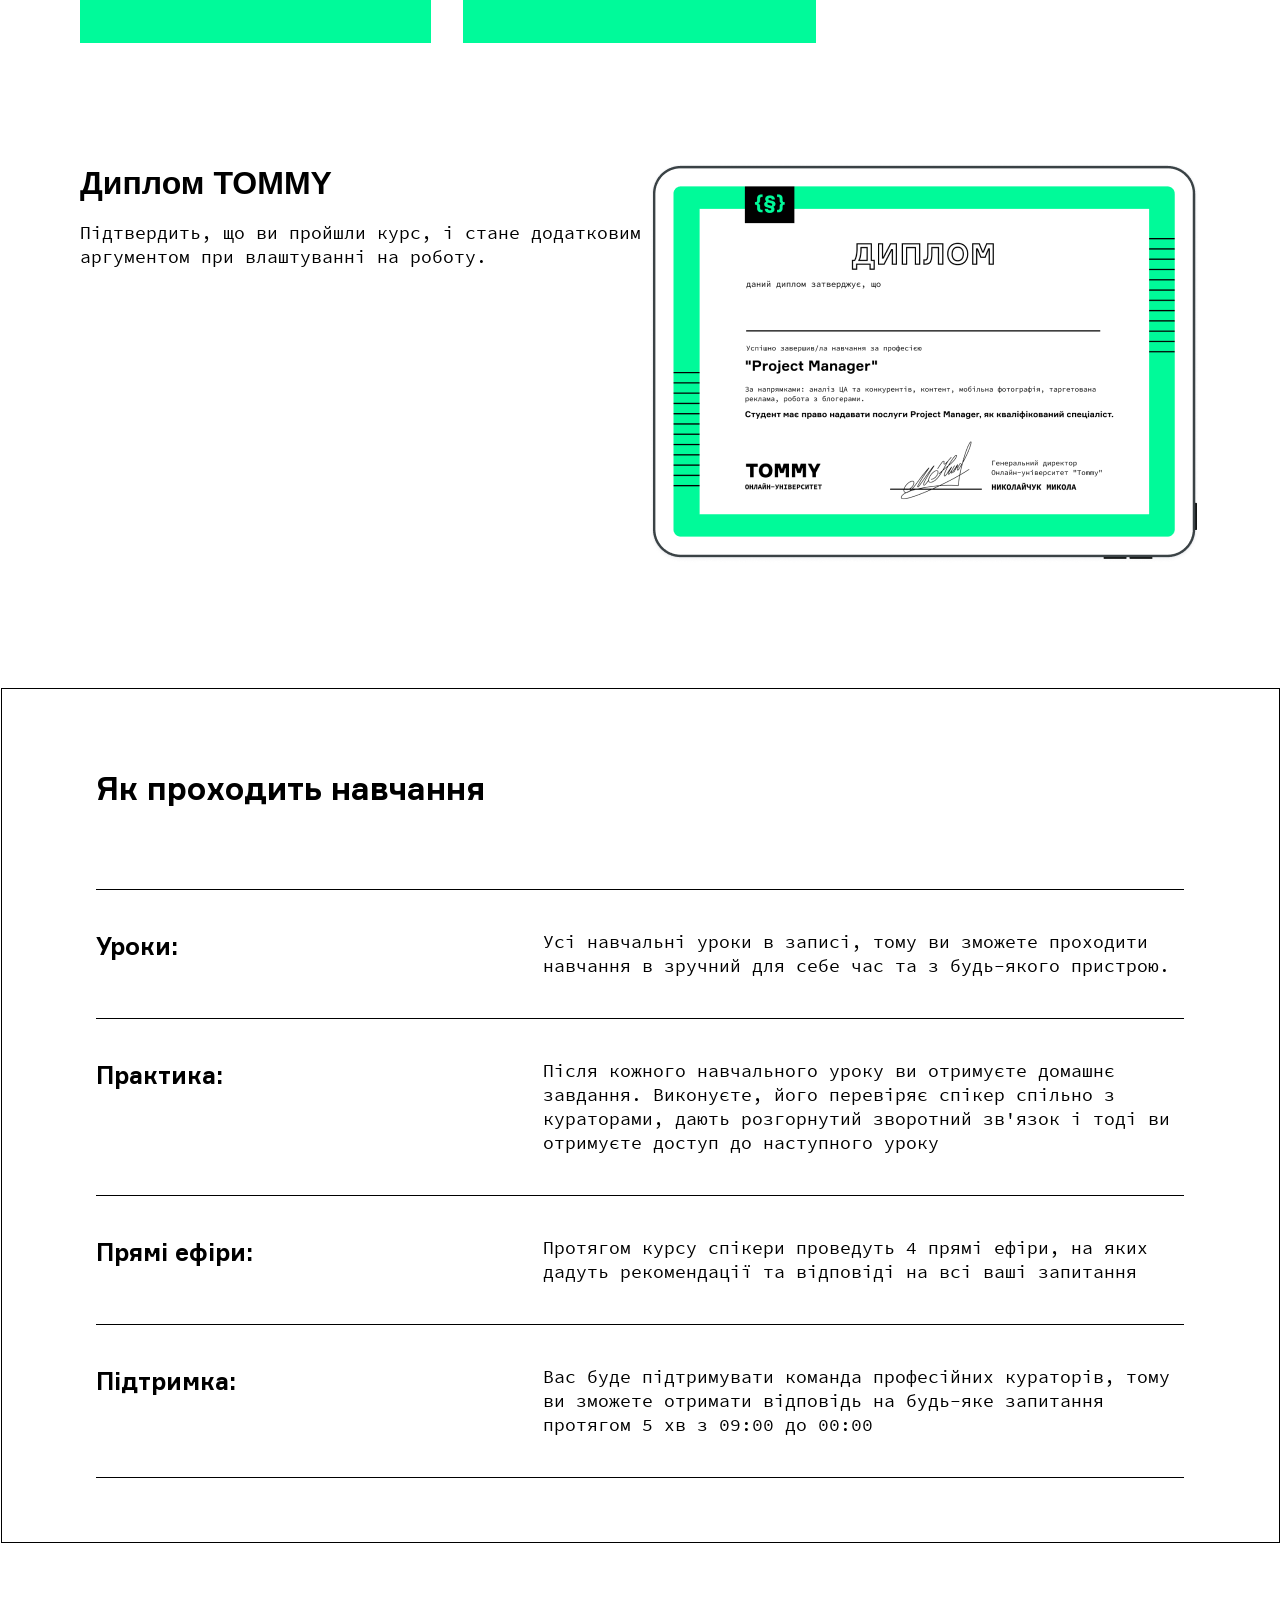
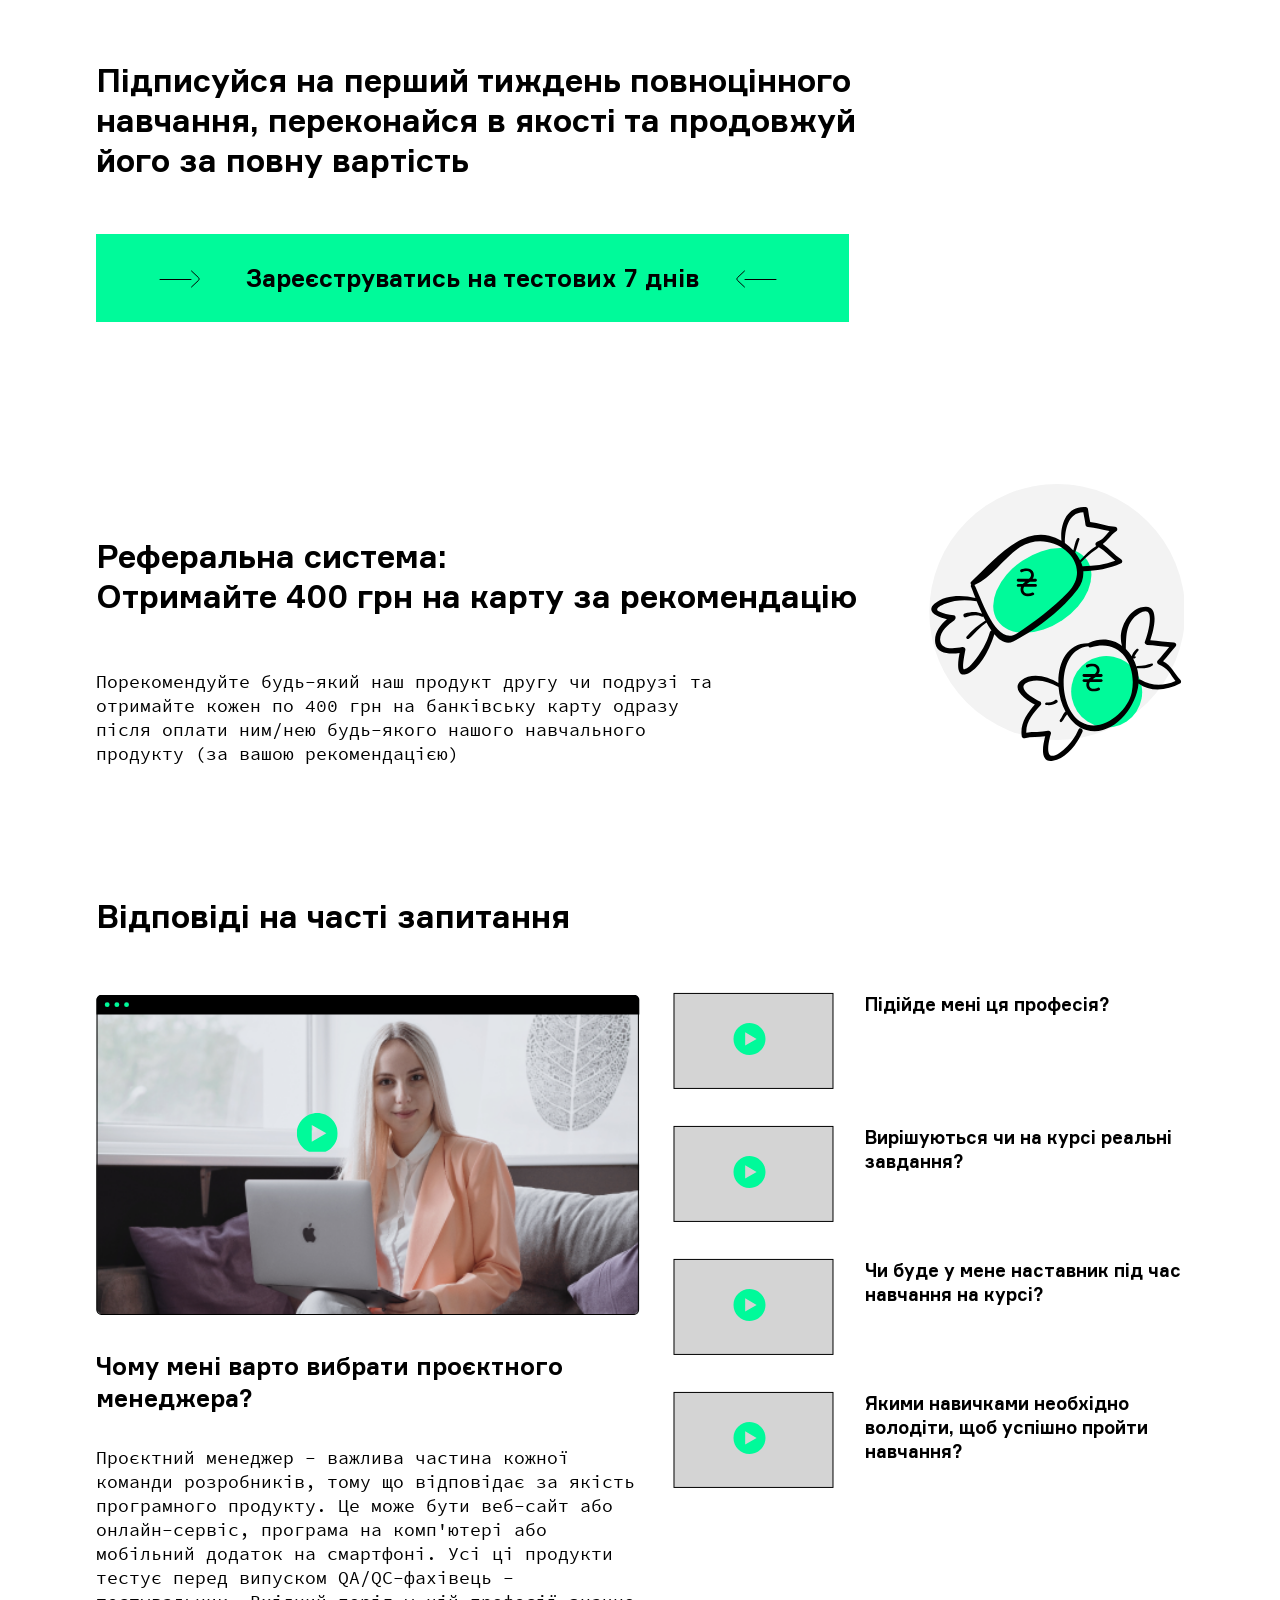
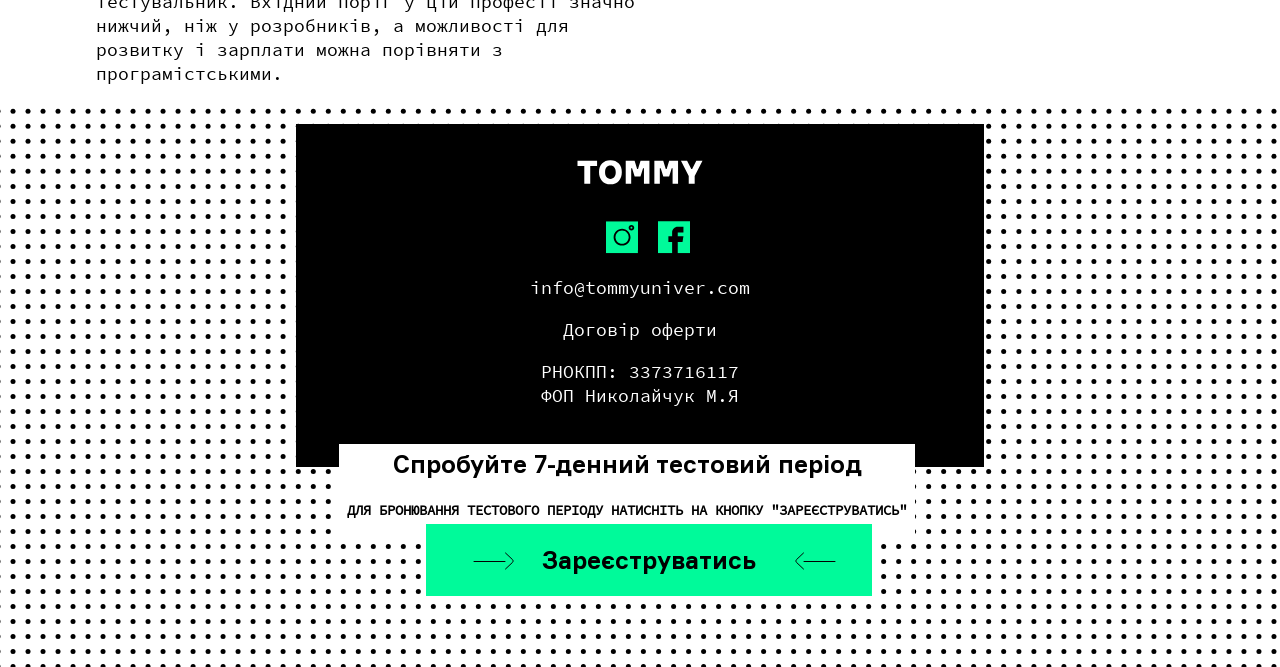
==== commit 9521c78b: "Add files via upload" ====
--- a/index.html
+++ b/index.html
@@ -5,8 +5,8 @@
     <meta http-equiv="X-UA-Compatible" content="IE=edge">
     <meta name="viewport" content="width=device-width, initial-scale=1.0">
     <link rel='stylesheet' href='css/style.css'>
+    <link rel='stylesheet' href='css/tablet.css'>
     <link rel='stylesheet' href='css/mobile.css'>
-    <link rel='stylesheet' href='css/tablet.css'>
     <title>Document</title>
 </head>
 <body>
@@ -73,7 +73,10 @@
                     <img class="vector-corner" src="images/vector-corner.svg" alt="corner">
                     <div class="item-flex__job">
                         <div class="item__about-job">
-                            <h4>Ми тебе гарантовано<br> працевлаштуємо!</h4>
+                            <h4>
+                               <span>Ми тебе гарантовано</span><br>
+                                <span>працевлаштуємо!</span>
+                                </h4>
                             <p class="text__about-job">Буде важко, дууже багато залежить від тебе, але наш рекрутинговий відділ допоможе правильно скласти резюме, домовиться з компаніями-партнерами про співбесіду, підготує до неї та працевлаштує.<span>Для наших студентів ця послуга безкоштовна.</span></p>
                         </div>
                         <div class="item-video__job">
--- a/css/style.css
+++ b/css/style.css
@@ -25,7 +25,7 @@
 body {
     margin: 0;
     padding: 0;
-    font-family: 'Formular',sans-serif;
+    font-family: 'Formular';
     min-width: 360px;
 }
 .accordion {
@@ -260,9 +260,12 @@
     line-height: 40px;
     color: #FFFFFF;
     display: inline-block;
-    background-color: #000000;
     margin: auto;
     padding: 0 8px;
+}
+.item__about-job h4 span {
+    padding: 4px 8px;
+    background-color: #000000;
 }
 .text__about-job {
     font-family: 'Source Code Pro', monospace;
@@ -324,7 +327,7 @@
 }
 .grid__about-work {
     display: grid;
-    grid-template-columns: repeat(3, 280px);
+    grid-template-columns: repeat(3, 306px);
     grid-template-rows: 200px;
     margin-bottom: 79px;
     column-gap: 90px;
@@ -886,6 +889,7 @@
     display: grid;
     grid-template-columns: repeat(4,auto);
     grid-gap: 30px;
+    margin-top: 80px;
 }
 .history{
     font-family: 'Formular';
--- a/css/mobile.css
+++ b/css/mobile.css
@@ -26,6 +26,7 @@
         right: 56px;
         position: fixed !important;
     }
+    
     .title__start__course {
         margin-top: 16px;
         font-size: 18px;
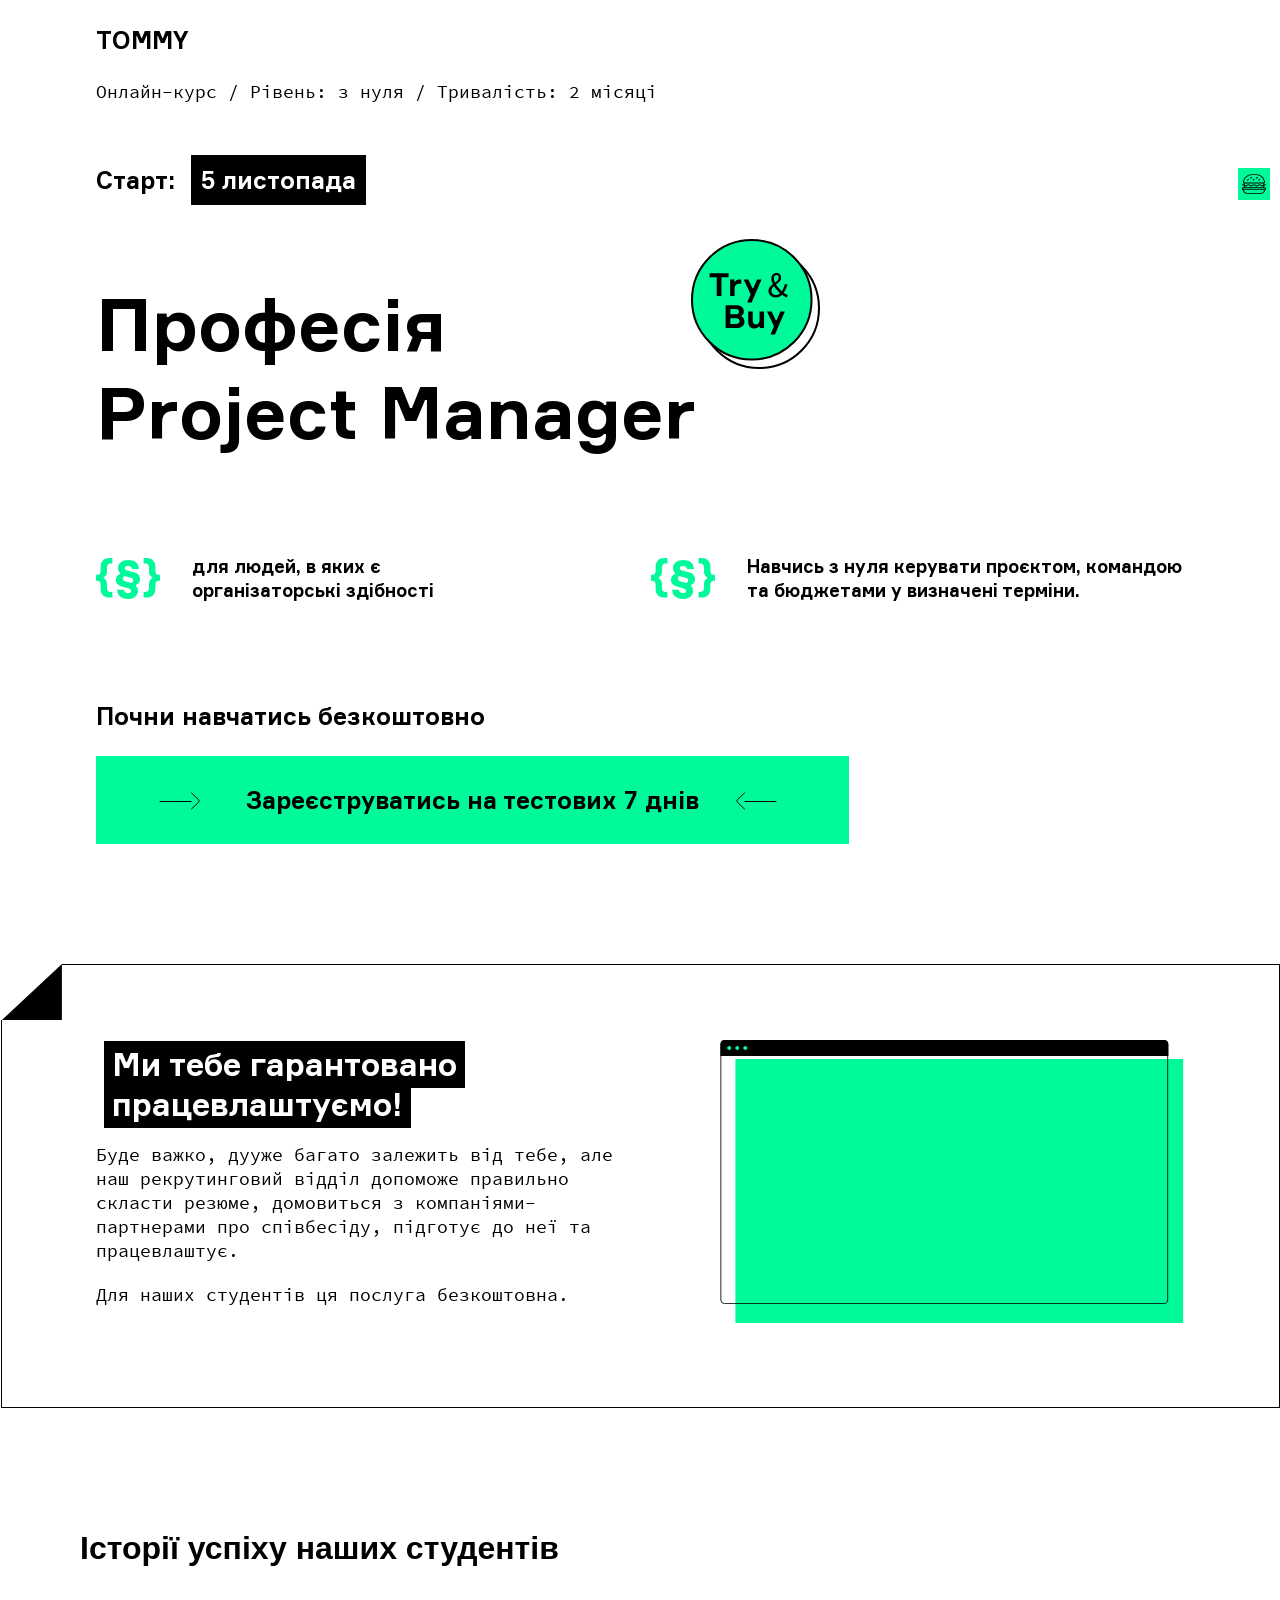
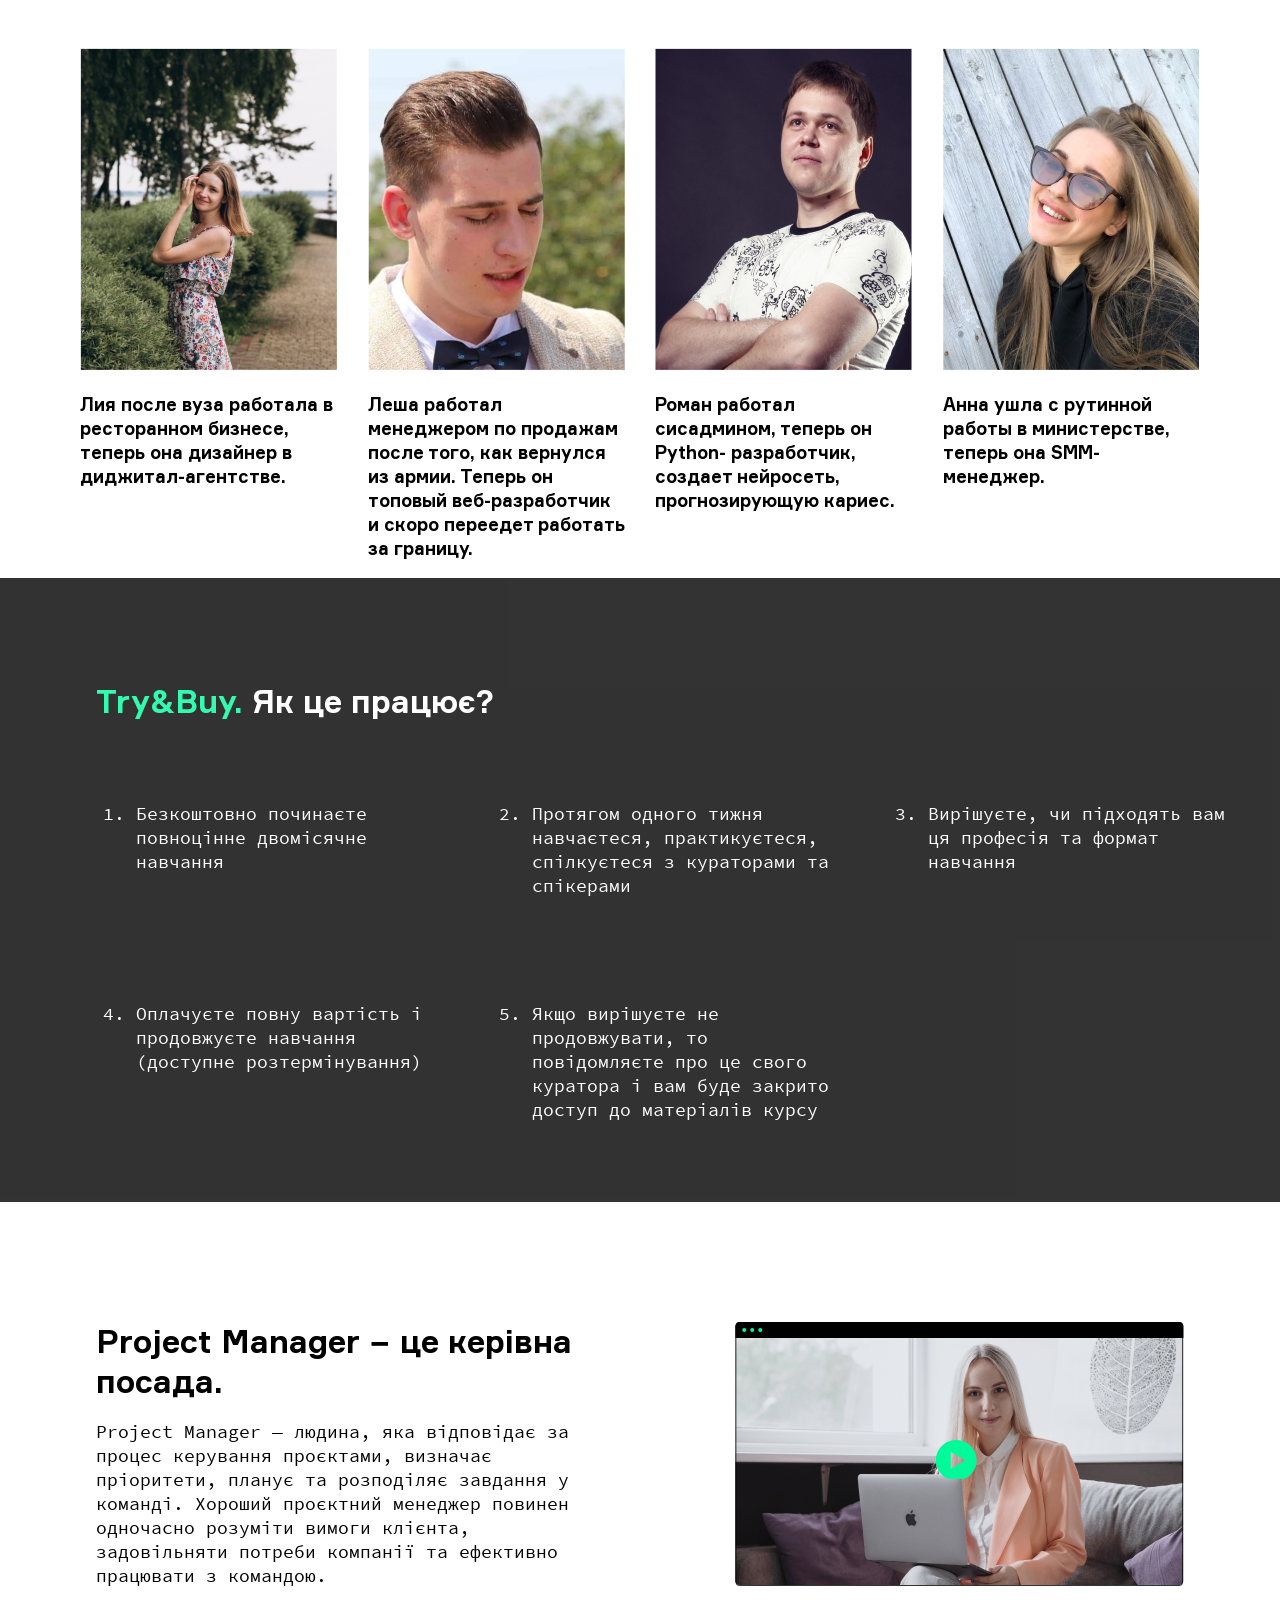
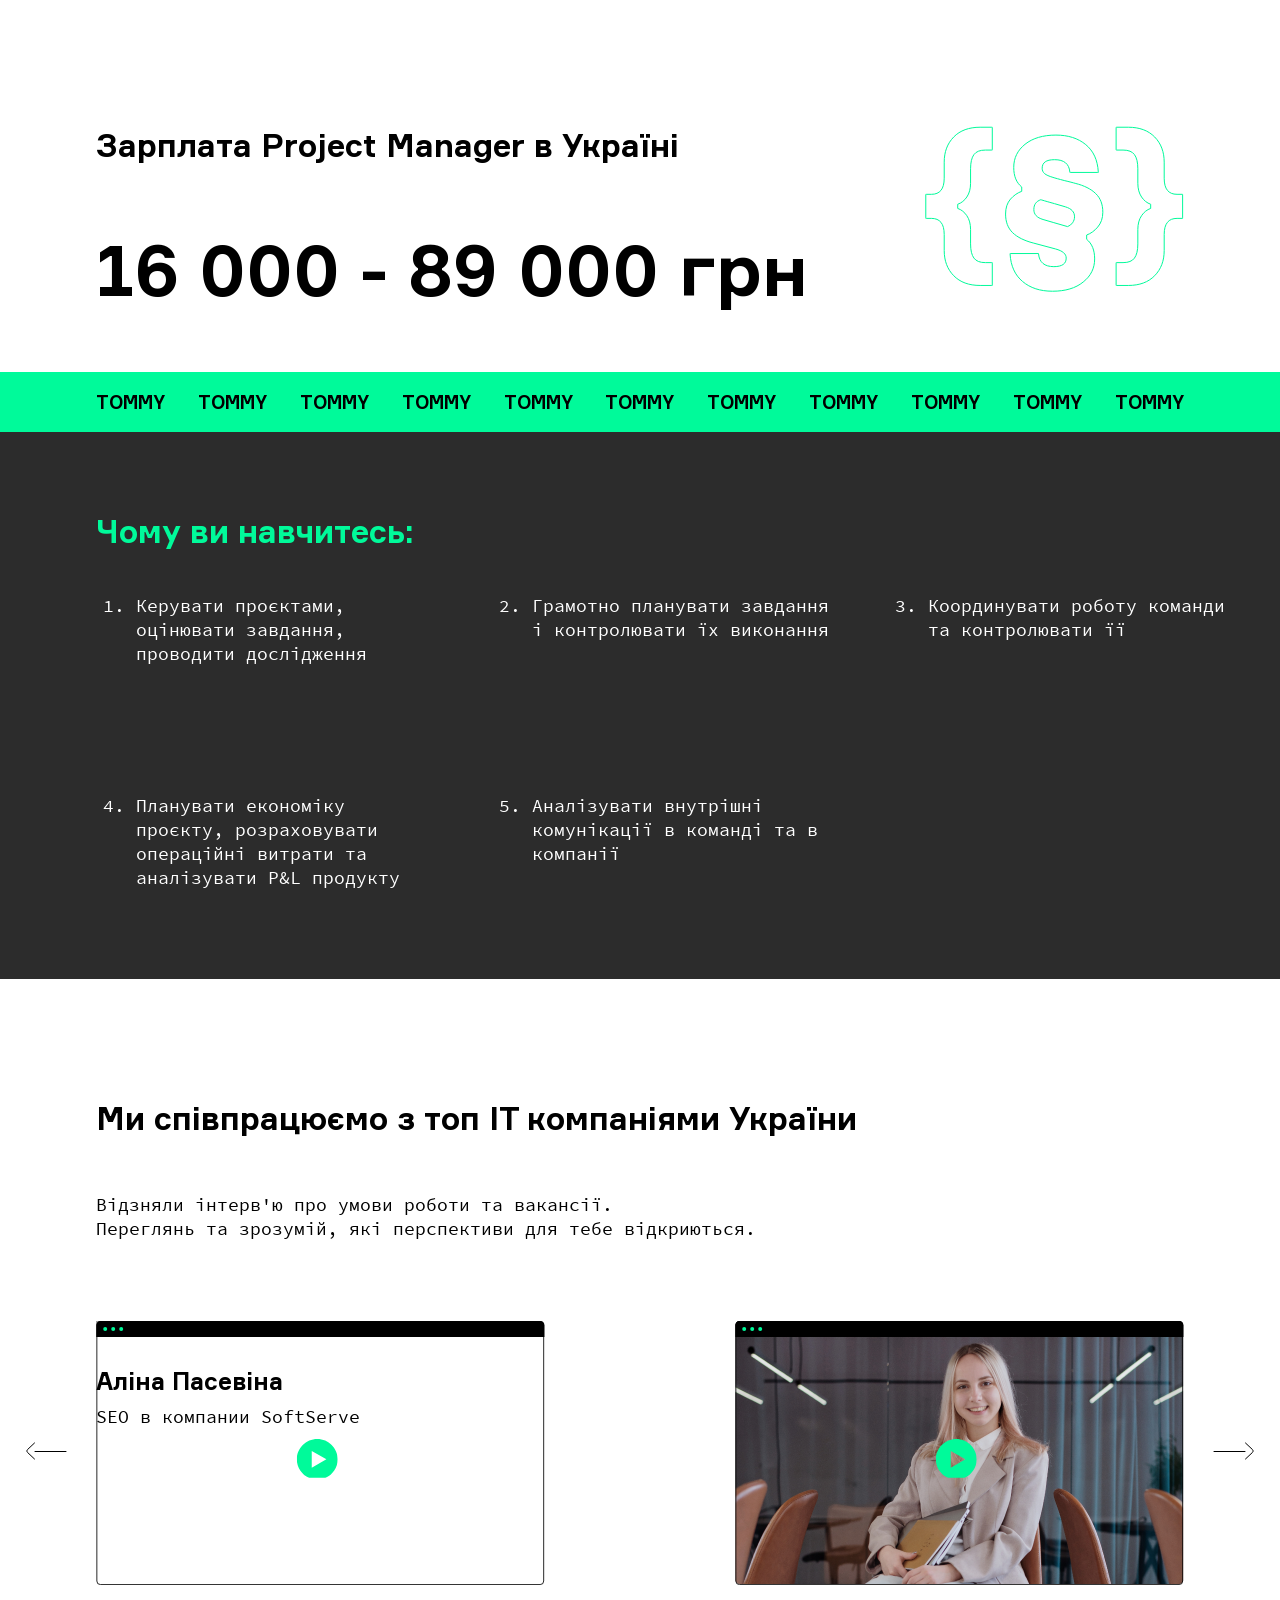
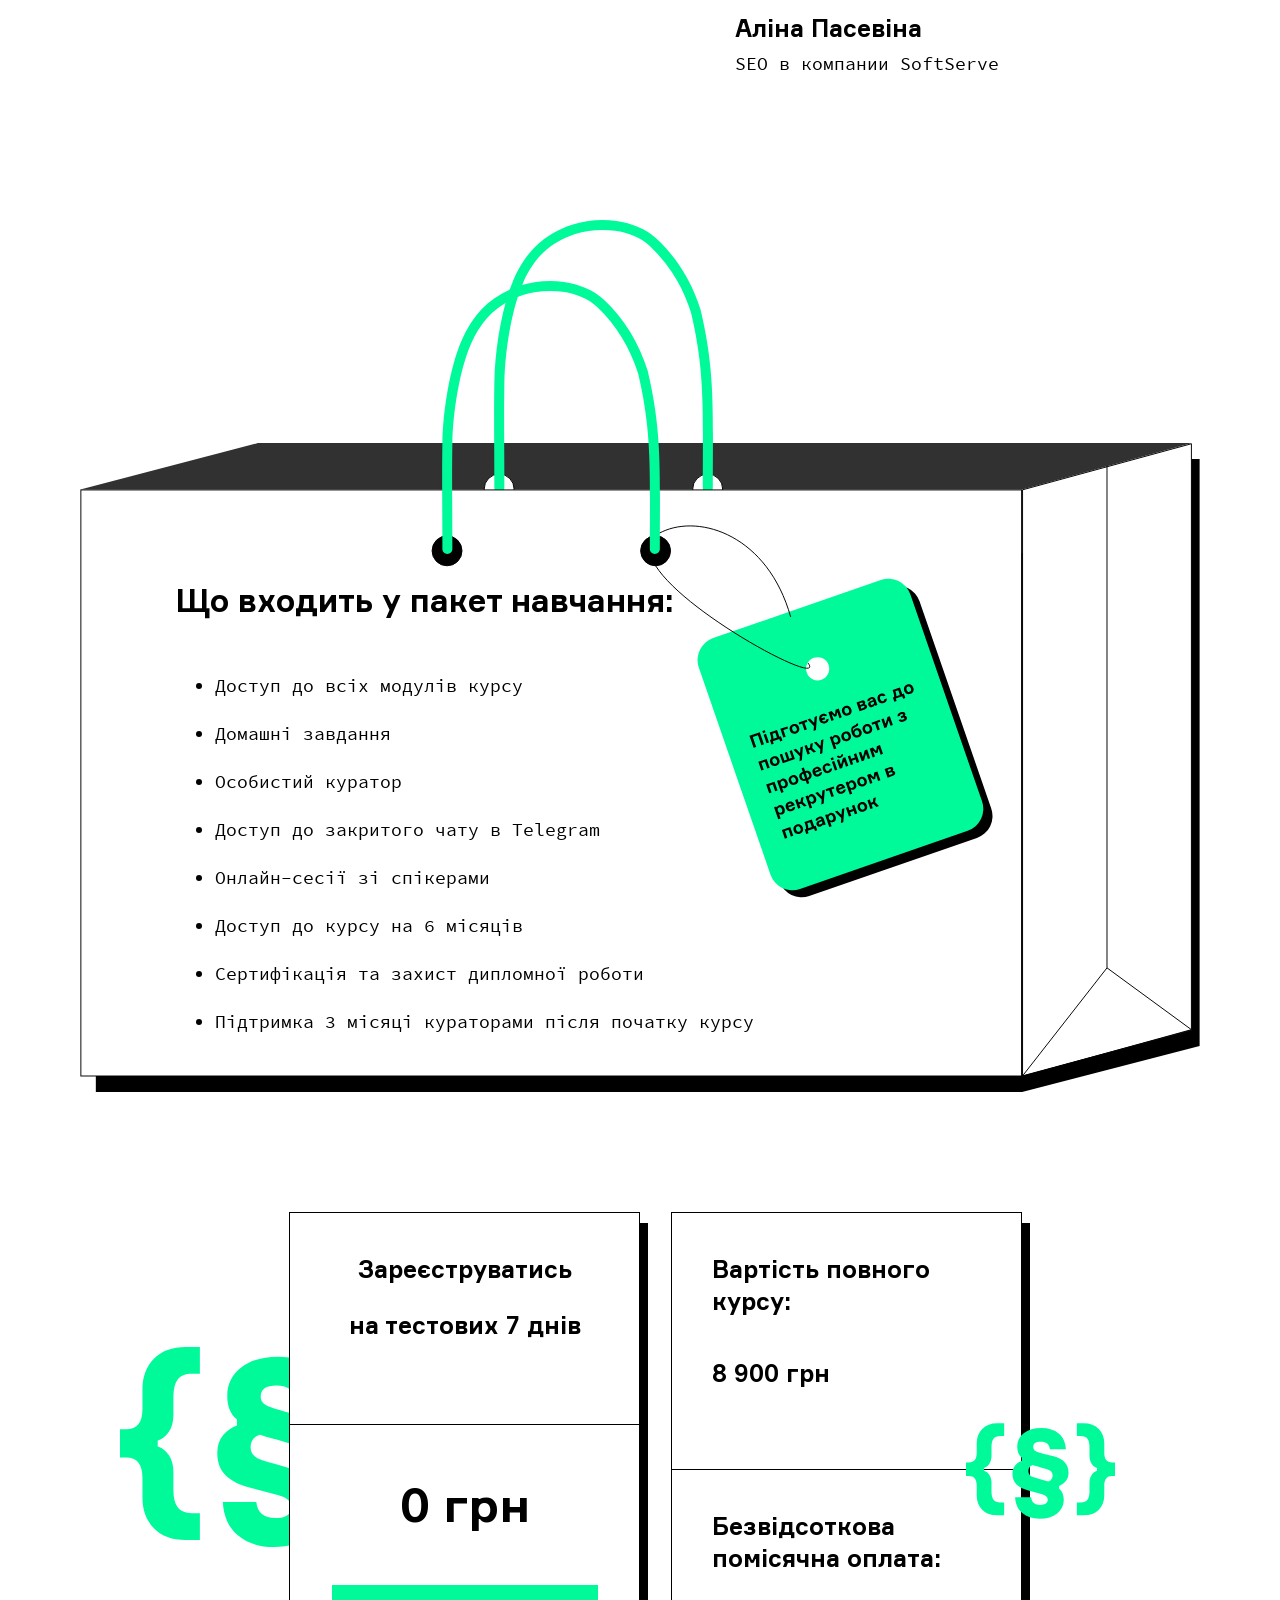
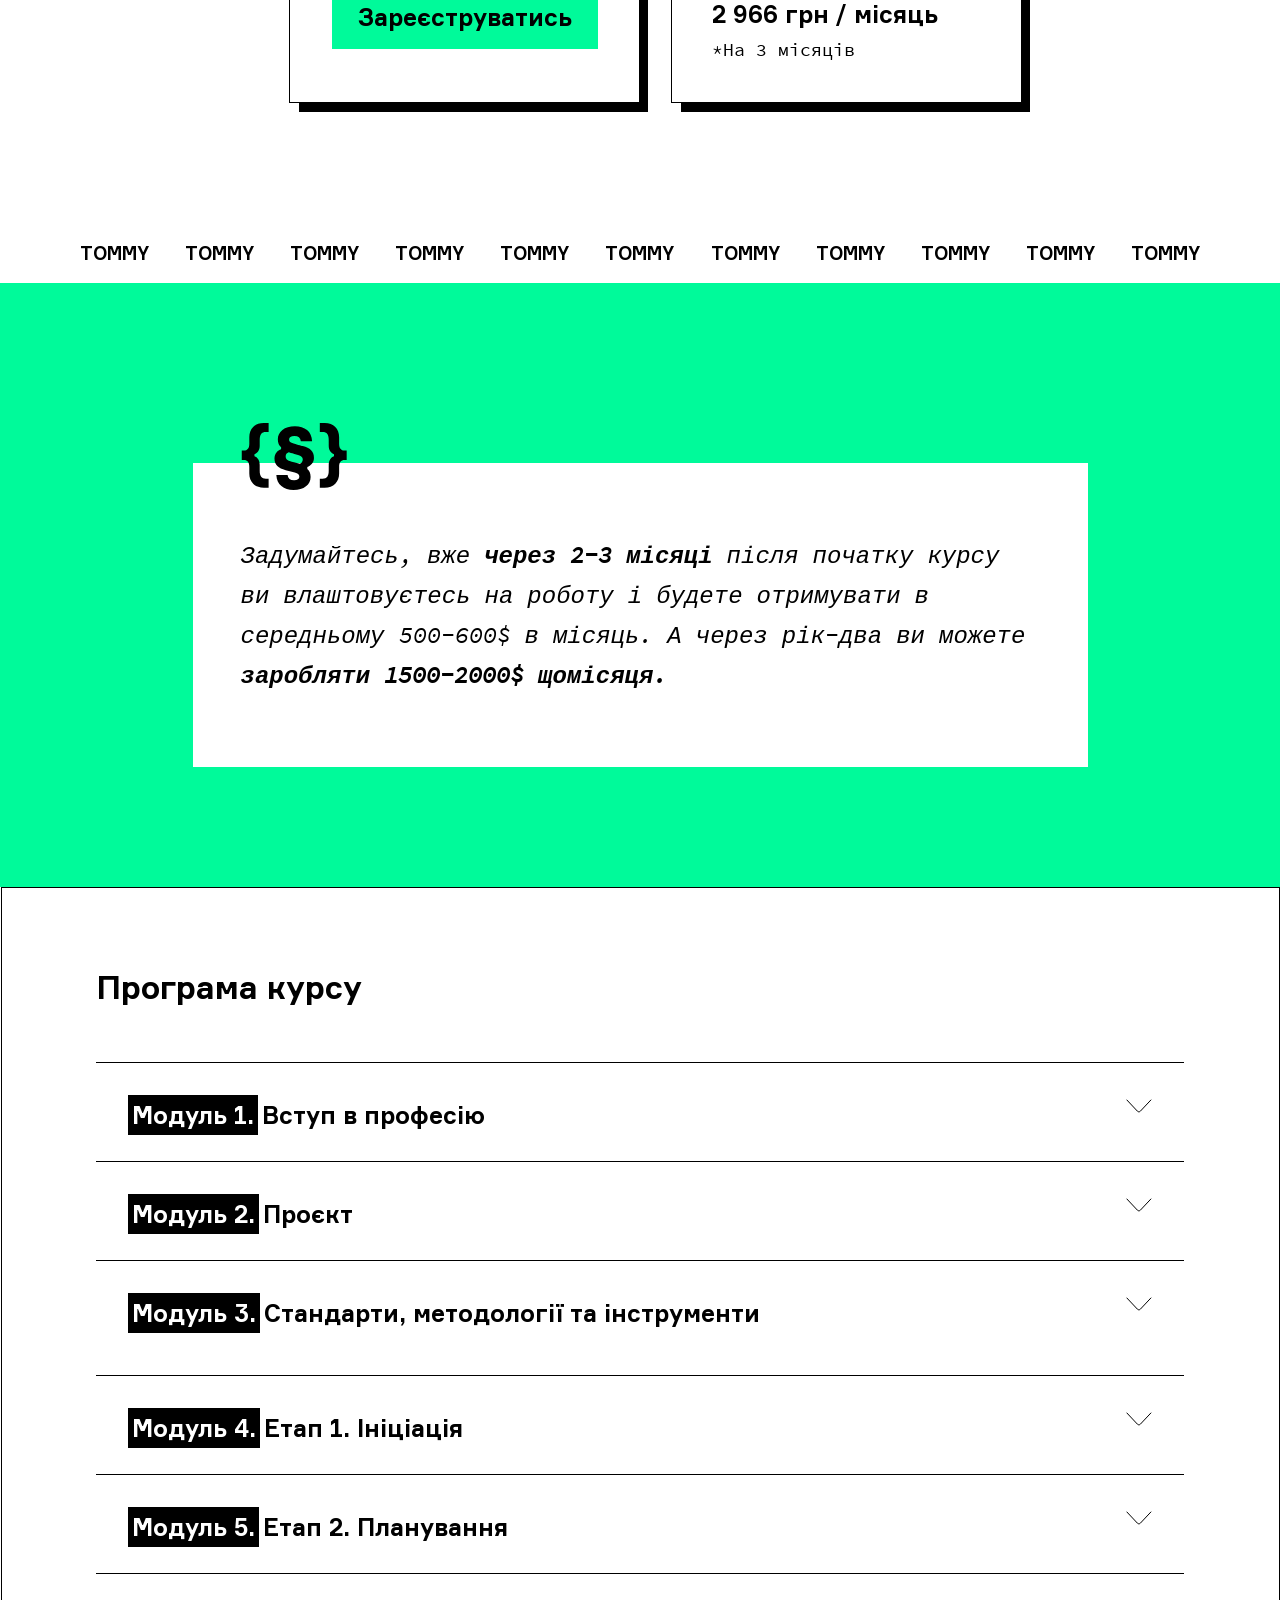
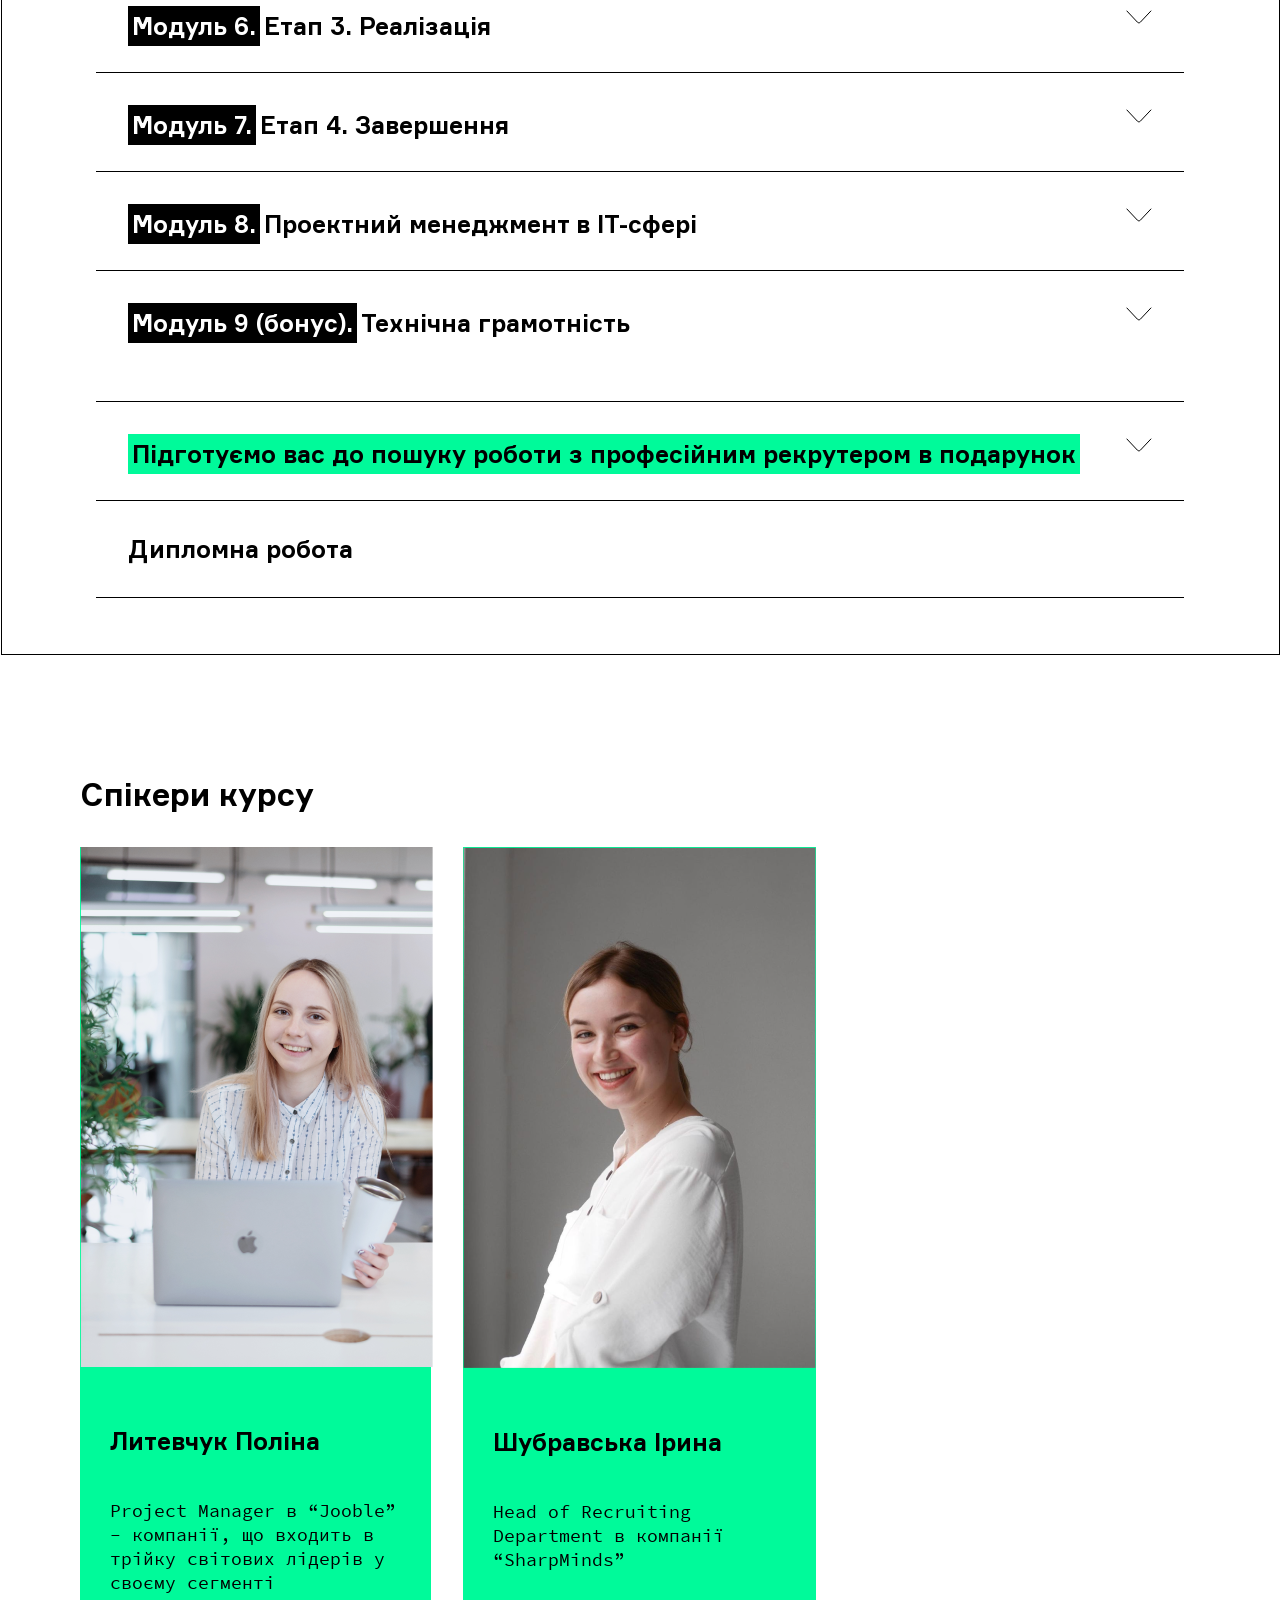
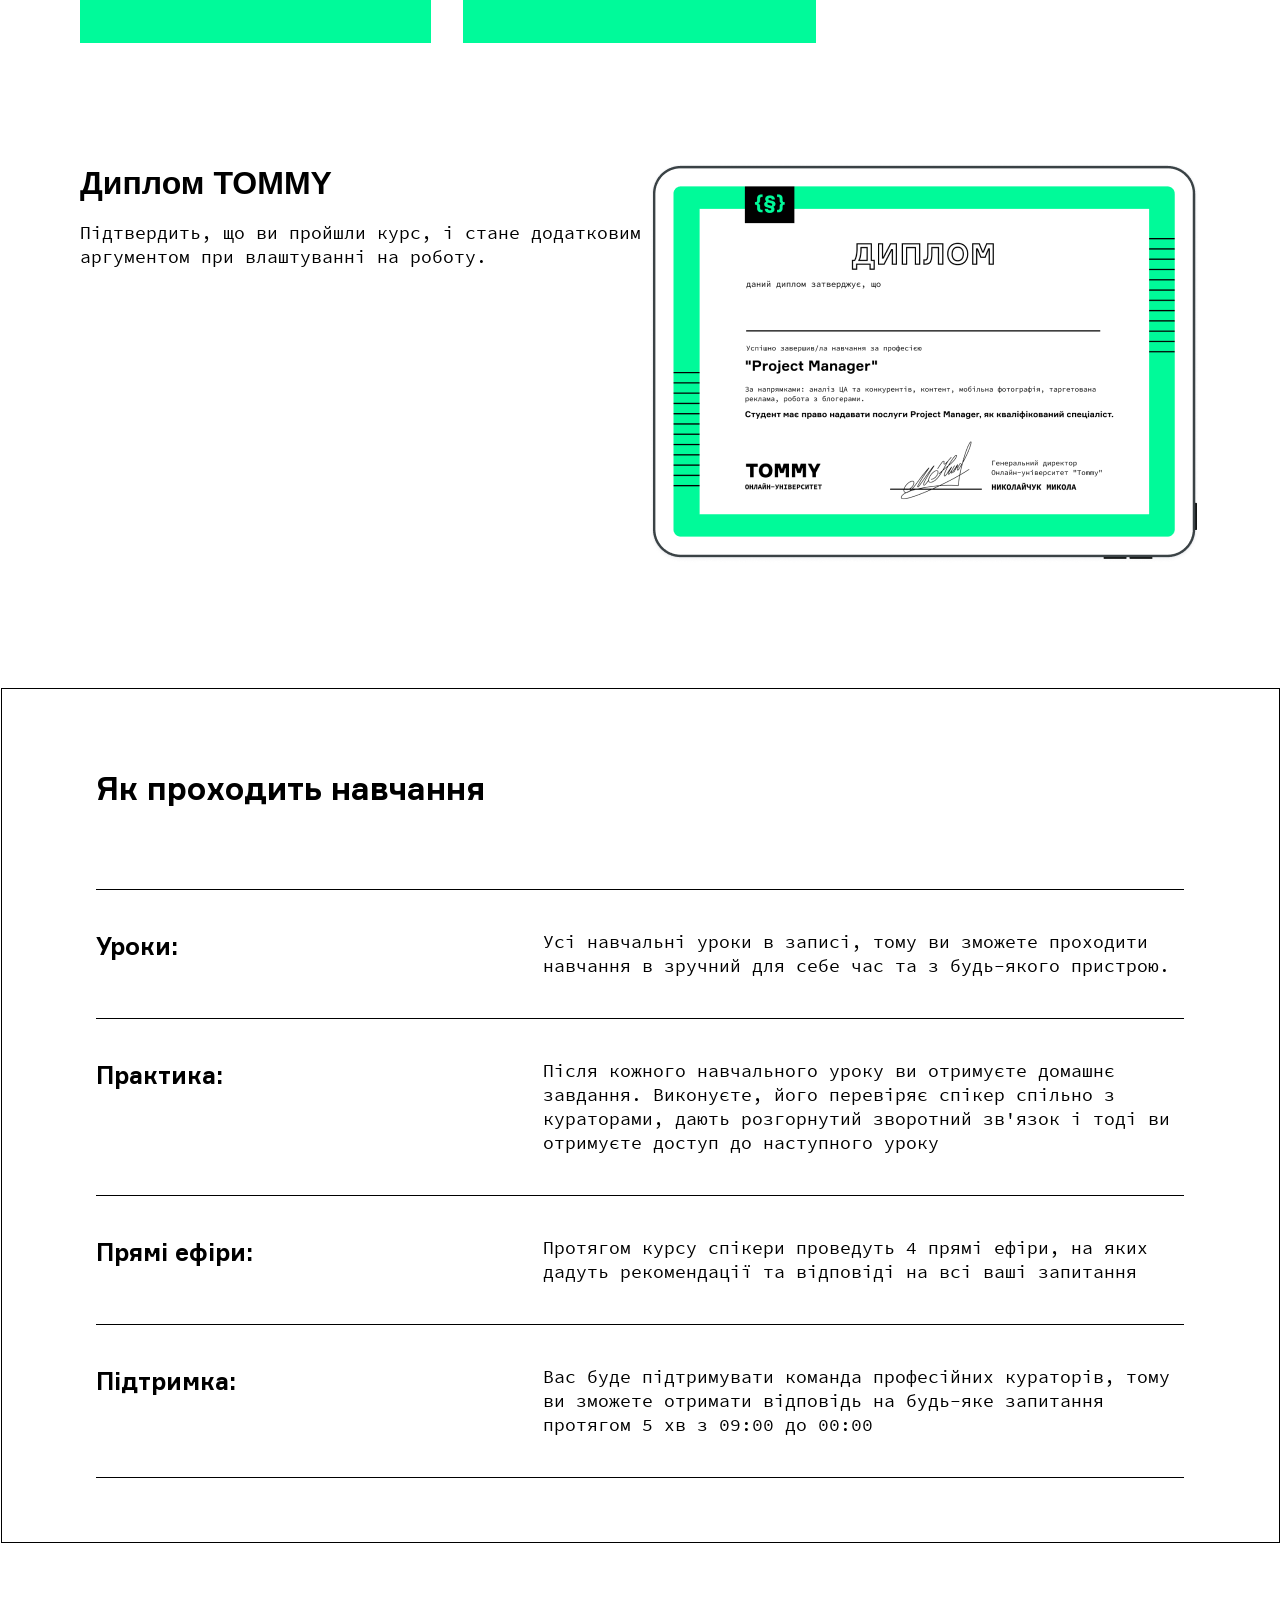
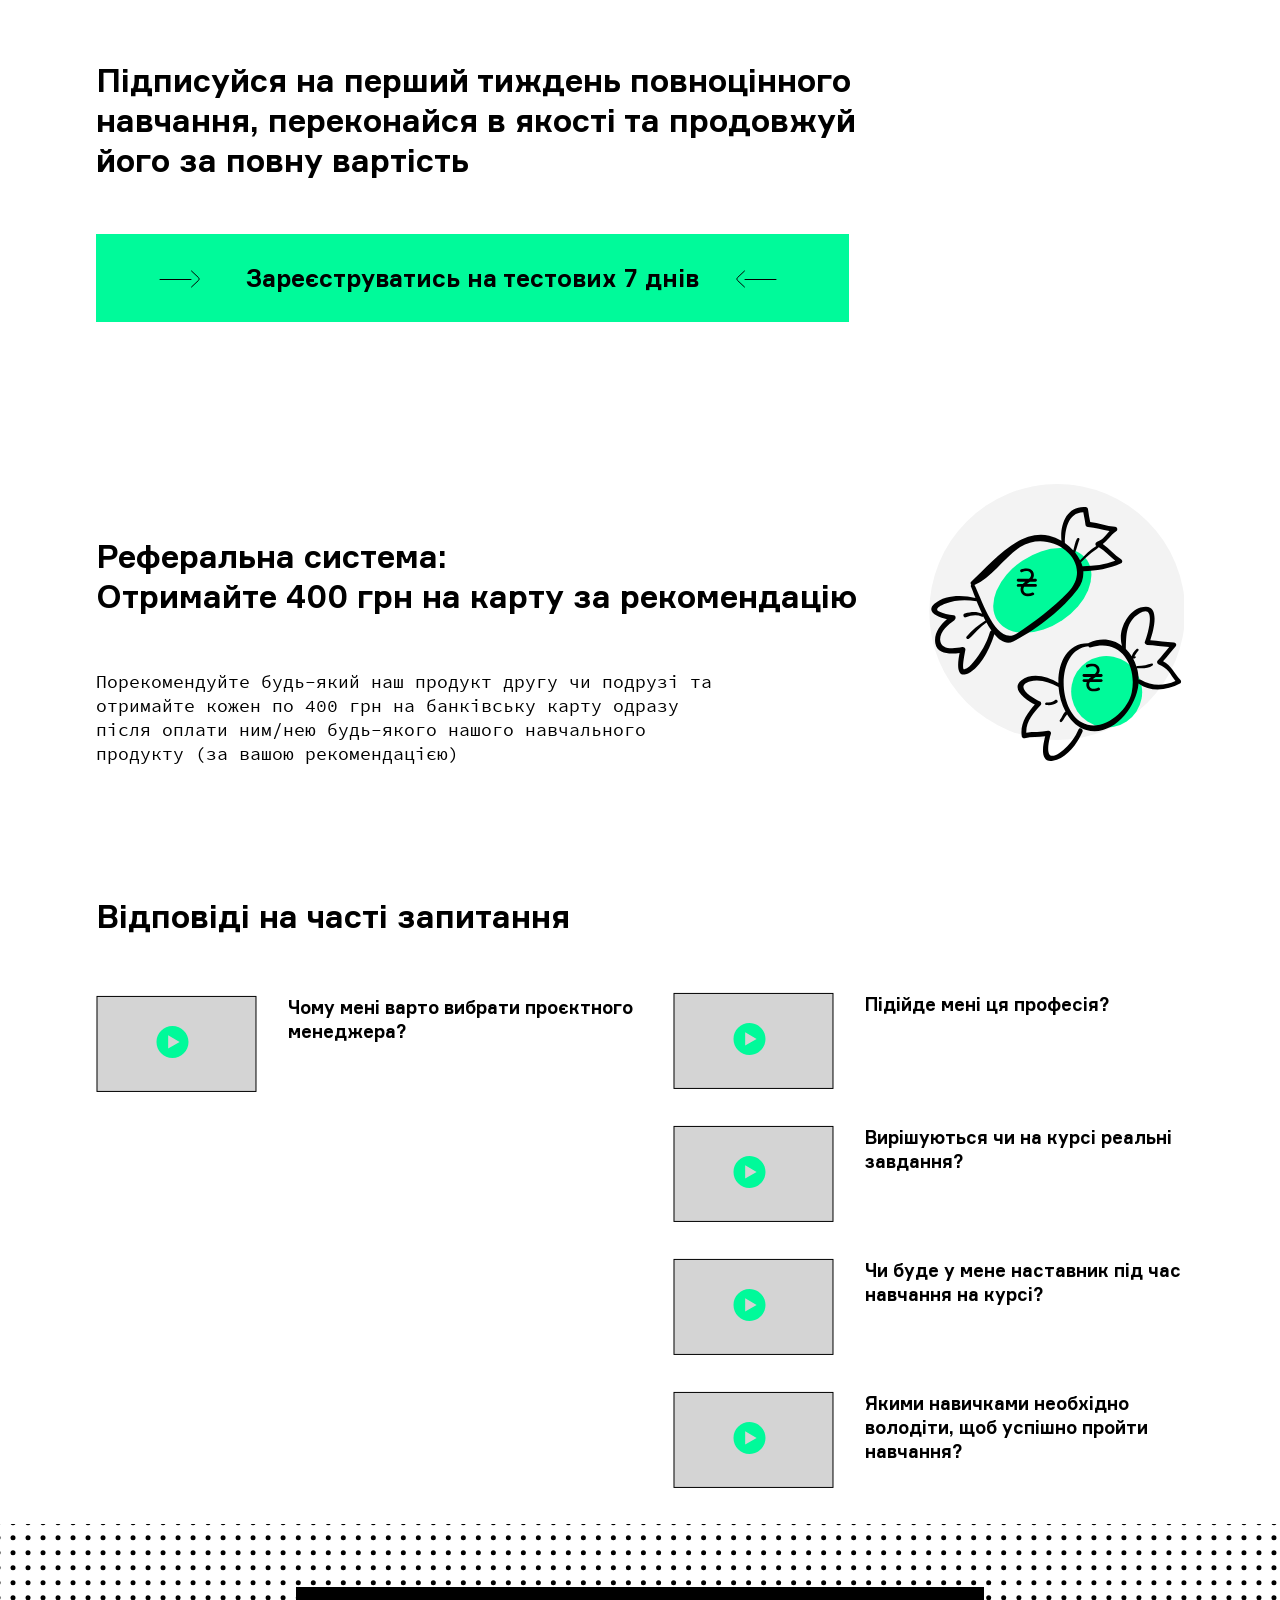
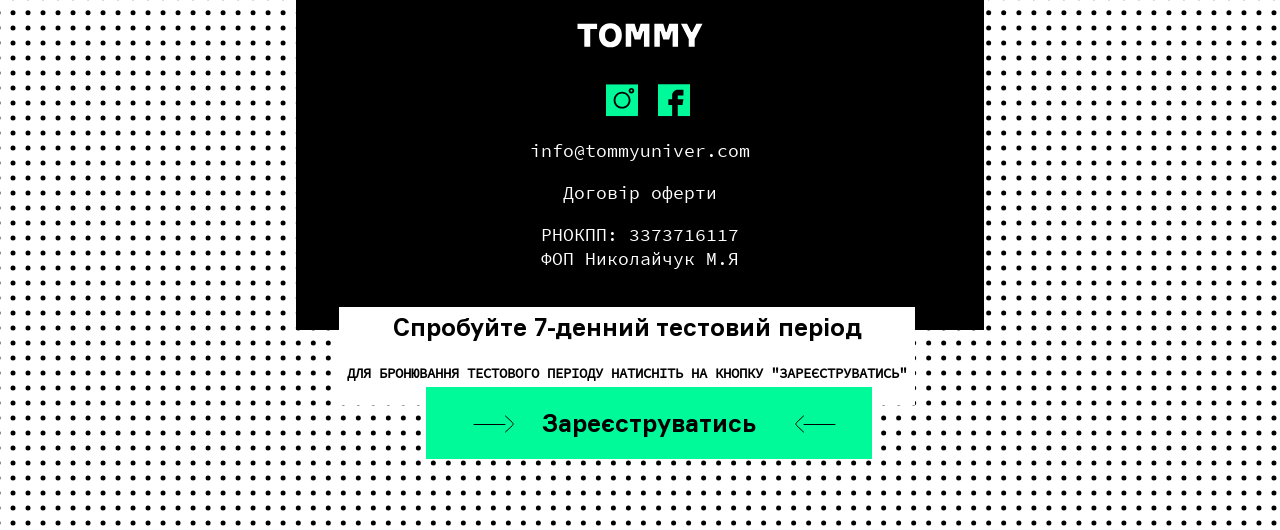
==== commit 03d6d1b7: "Add files via upload" ====
--- a/index.html
+++ b/index.html
@@ -554,7 +554,7 @@
             <div class="item__button">
                 <button class="button">Зареєструватись на тестових 7 днів</button>
                 <img class="left-arrow" src="images/left.svg" alt="">
-                <img class="right-arrow" src="images/right.svg" alt="">
+                <img class="right-arrow second-arrow" src="images/right.svg" alt="">
             </div>
         </div>
         <div class="flex-subscription">
@@ -573,48 +573,91 @@
                     <div class="first__questions computer_version">
                         <div class="text-questions">Відповіді на часті запитання</div>
                     </div>
-                    <div class="second-question">
+                    <div class="flex-right-questions videos">
+                        <div class="video-question">
+                            <img class="video-image" src="images/video-image.svg" alt="">
+                            <img class="play-video" src="images/play-video.svg" alt="">
+                        </div>
+                        <div class="question__under-video">Чому мені варто вибрати проєктного менеджера?</div>
+                    </div>
+                    <div class="second-question panel">
                      <div class="item-video__job video">
                          <img class="girl-manager" src="images/girlmanager2.png" alt="Alina Pasevina">
                          <img class="video-image__job-manager girl-manager" src="images/videojob.svg" alt="">
                          <img class="button__onclick-video" src="images/buttonclickvideo.svg" alt="">
                      </div>
-                     <h4>Чому мені варто вибрати проєктного менеджера?</h4>
-                     <p>Проєктний менеджер - важлива частина кожної команди розробників, тому що відповідає за якість програмного продукту. Це може бути веб-сайт або онлайн-сервіс, програма на комп'ютері або мобільний додаток на смартфоні. Усі ці продукти тестує перед випуском QA/QC-фахівець - тестувальник. Вхідний поріг у цій професії значно нижчий, ніж у розробників, а можливості для розвитку і зарплати можна порівняти з програмістськими.</p>
+                     <h4 class="title-videos">Чому мені варто вибрати проєктного менеджера?</h4>
+                     <p class="text-videos">Проєктний менеджер - важлива частина кожної команди розробників, тому що відповідає за якість програмного продукту. Це може бути веб-сайт або онлайн-сервіс, програма на комп'ютері або мобільний додаток на смартфоні. Усі ці продукти тестує перед випуском QA/QC-фахівець - тестувальник. Вхідний поріг у цій професії значно нижчий, ніж у розробників, а можливості для розвитку і зарплати можна порівняти з програмістськими.</p>
                    </div>
                 </div>
                 <div class="right-questions">
                     <div class="first__questions mobile_version">
                         <div class="text-questions">Відповіді на часті запитання</div>
                     </div>
-                    <div class="flex-right-questions">
+                        <div class="flex-right-questions videos">
+                            <div class="video-question">
+                                <img class="video-image" src="images/video-image.svg" alt="">
+                                <img class="play-video" src="images/play-video.svg" alt="">
+                            </div>
+                            <div class="question__under-video">Підійде мені ця професія?</div>
+                        </div>
+                        <div class="second-question panel">
+                            <div class="item-video__job video">
+                                <img class="girl-manager" src="images/girlmanager2.png" alt="Alina Pasevina">
+                                <img class="video-image__job-manager girl-manager" src="images/videojob.svg" alt="">
+                                <img class="button__onclick-video" src="images/buttonclickvideo.svg" alt="">
+                            </div>
+                            <h4 class="title-videos">Чому мені варто вибрати проєктного менеджера?</h4>
+                            <p class="text-videos">Проєктний менеджер - важлива частина кожної команди розробників, тому що відповідає за якість програмного продукту. Це може бути веб-сайт або онлайн-сервіс, програма на комп'ютері або мобільний додаток на смартфоні. Усі ці продукти тестує перед випуском QA/QC-фахівець - тестувальник. Вхідний поріг у цій професії значно нижчий, ніж у розробників, а можливості для розвитку і зарплати можна порівняти з програмістськими.</p>
+                          </div>
+                        <div class="flex-right-questions videos">
+                            <div class="video-question">
+                                <img class="video-image" src="images/video-image.svg" alt="">
+                                <img class="play-video" src="images/play-video.svg" alt="">
+                            </div>
+                            <div class="question__under-video">Вирішуються чи на курсі реальні завдання?</div>
+                        </div>
+                        <div class="second-question panel">
+                            <div class="item-video__job video">
+                                <img class="girl-manager" src="images/girlmanager2.png" alt="Alina Pasevina">
+                                <img class="video-image__job-manager girl-manager" src="images/videojob.svg" alt="">
+                                <img class="button__onclick-video" src="images/buttonclickvideo.svg" alt="">
+                            </div>
+                            <h4 class="title-videos">Чому мені варто вибрати проєктного менеджера?</h4>
+                            <p class="text-videos">Проєктний менеджер - важлива частина кожної команди розробників, тому що відповідає за якість програмного продукту. Це може бути веб-сайт або онлайн-сервіс, програма на комп'ютері або мобільний додаток на смартфоні. Усі ці продукти тестує перед випуском QA/QC-фахівець - тестувальник. Вхідний поріг у цій професії значно нижчий, ніж у розробників, а можливості для розвитку і зарплати можна порівняти з програмістськими.</p>
+                          </div>
+                    <div class="flex-right-questions videos">
                         <div class="video-question">
                             <img class="video-image" src="images/video-image.svg" alt="">
                             <img class="play-video" src="images/play-video.svg" alt="">
                         </div>
-                        <div class="question__under-video">Підійде мені ця професія?</div>
-                    </div>
-                    <div class="flex-right-questions">
+                        <div class="question__under-video">Чи буде у мене наставник під час навчання на курсі?</div>
+                    </div>
+                    <div class="second-question panel">
+                        <div class="item-video__job video">
+                            <img class="girl-manager" src="images/girlmanager2.png" alt="Alina Pasevina">
+                            <img class="video-image__job-manager girl-manager" src="images/videojob.svg" alt="">
+                            <img class="button__onclick-video" src="images/buttonclickvideo.svg" alt="">
+                        </div>
+                        <h4 class="title-videos">Чому мені варто вибрати проєктного менеджера?</h4>
+                        <p class="text-videos">Проєктний менеджер - важлива частина кожної команди розробників, тому що відповідає за якість програмного продукту. Це може бути веб-сайт або онлайн-сервіс, програма на комп'ютері або мобільний додаток на смартфоні. Усі ці продукти тестує перед випуском QA/QC-фахівець - тестувальник. Вхідний поріг у цій професії значно нижчий, ніж у розробників, а можливості для розвитку і зарплати можна порівняти з програмістськими.</p>
+                      </div>
+                    <div class="flex-right-questions videos">
                         <div class="video-question">
                             <img class="video-image" src="images/video-image.svg" alt="">
                             <img class="play-video" src="images/play-video.svg" alt="">
                         </div>
-                        <div class="question__under-video">Вирішуються чи на курсі реальні завдання?</div>
-                    </div>
-                    <div class="flex-right-questions">
-                        <div class="video-question">
-                            <img class="video-image" src="images/video-image.svg" alt="">
-                            <img class="play-video" src="images/play-video.svg" alt="">
-                        </div>
-                        <div class="question__under-video">Чи буде у мене наставник під час навчання на курсі?</div>
-                    </div>
-                    <div class="flex-right-questions">
-                        <div class="video-question">
-                            <img class="video-image" src="images/video-image.svg" alt="">
-                            <img class="play-video" src="images/play-video.svg" alt="">
-                        </div>
                         <div class="question__under-video">Якими навичками необхідно володіти, щоб успішно пройти навчання?</div>
                     </div>
+                    <div class="second-question panel">
+                        <div class="item-video__job video">
+                            <img class="girl-manager" src="images/girlmanager2.png" alt="Alina Pasevina">
+                            <img class="video-image__job-manager girl-manager" src="images/videojob.svg" alt="">
+                            <img class="button__onclick-video" src="images/buttonclickvideo.svg" alt="">
+                        </div>
+                        <h4 class="title-videos">Чому мені варто вибрати проєктного менеджера?</h4>
+                        <p class="text-videos">Проєктний менеджер - важлива частина кожної команди розробників, тому що відповідає за якість програмного продукту. Це може бути веб-сайт або онлайн-сервіс, програма на комп'ютері або мобільний додаток на смартфоні. Усі ці продукти тестує перед випуском QA/QC-фахівець - тестувальник. Вхідний поріг у цій професії значно нижчий, ніж у розробників, а можливості для розвитку і зарплати можна порівняти з програмістськими.</p>
+                      </div>
                 </div>
             </div>
         </div>
--- a/css/style.css
+++ b/css/style.css
@@ -1008,6 +1008,9 @@
     background-repeat: no-repeat;
     
 }
+.video_quest {
+    display: none;
+}
 .item-flex-questions {
     display: flex;
     justify-content: space-between;
@@ -1027,14 +1030,14 @@
     width: 50%;
     margin-top: -95px;
 }
-.question__about-project h4{
-    font-family: 'Formular', sans-serif;
-    font-style: normal;
-    font-weight: bold;
-    font-size: 24px;
-    line-height: 32px;
-}
-.question__about-project p {
+.title-videos{
+    font-family: 'Formular', sans-serif;
+    font-style: normal;
+    font-weight: bold;
+    font-size: 24px;
+    line-height: 32px;
+}
+.text-videos {
     font-family: 'Source Code Pro', monospace;
     font-style: normal;
     font-weight: normal;
@@ -1073,7 +1076,7 @@
     background-image: url('../images/background-footer.svg');
     background-size: unset;
     background-position: center;
-    padding: 20px 0px 40px 0px;
+    padding: 63px 0px 40px 0px;
     padding-bottom: 200px;
 }
 .toomy-footer {
--- a/css/mobile.css
+++ b/css/mobile.css
@@ -23,7 +23,7 @@
     }
     .page-navigation {
         top: 16px;
-        right: 56px;
+        right: 14px;
         position: fixed !important;
     }
     
@@ -40,7 +40,7 @@
         margin-top: 40px;
     }
     .text {
-        margin-left: 8px;
+        margin-left: 16px;
     }
     .text__profession {
         width: 271px;
@@ -71,8 +71,11 @@
     }
     .right-arrow {
         position: absolute;
+        left: 311px;
+        top: 25px;
+    }
+    .second-arrow {
         left: 275px;
-        top: 25px;
     }
     .item__about-job h4 {
         font-size: 24px;
@@ -108,7 +111,7 @@
         top: 80px;
     }
     .item-video__job {
-        margin-left: 25px;
+        margin-left: 0;
         margin-top: 40px;
     }
     .about__work {
@@ -141,7 +144,6 @@
     }
     .video {
         width: 326px;
-        margin-left: auto;
         text-align: center;
     }
     .item-logo__sign-pay img{
@@ -613,11 +615,11 @@
     .girl-manager {
         width: 326px;
     }
-    .question__about-project h4 {
-        font-size: 18px;
-        line-height: 24px;
-    }
-    .question__about-project p {
+    .title-videos {
+        font-size: 18px;
+        line-height: 24px;
+    }
+    .text-videos {
         font-size: 14px;
         line-height: 20px;
     }
@@ -675,5 +677,6 @@
     }
     .footer {
         padding-bottom: 153px;
+        padding: 20px 0px 26px 0px;
     }
 }
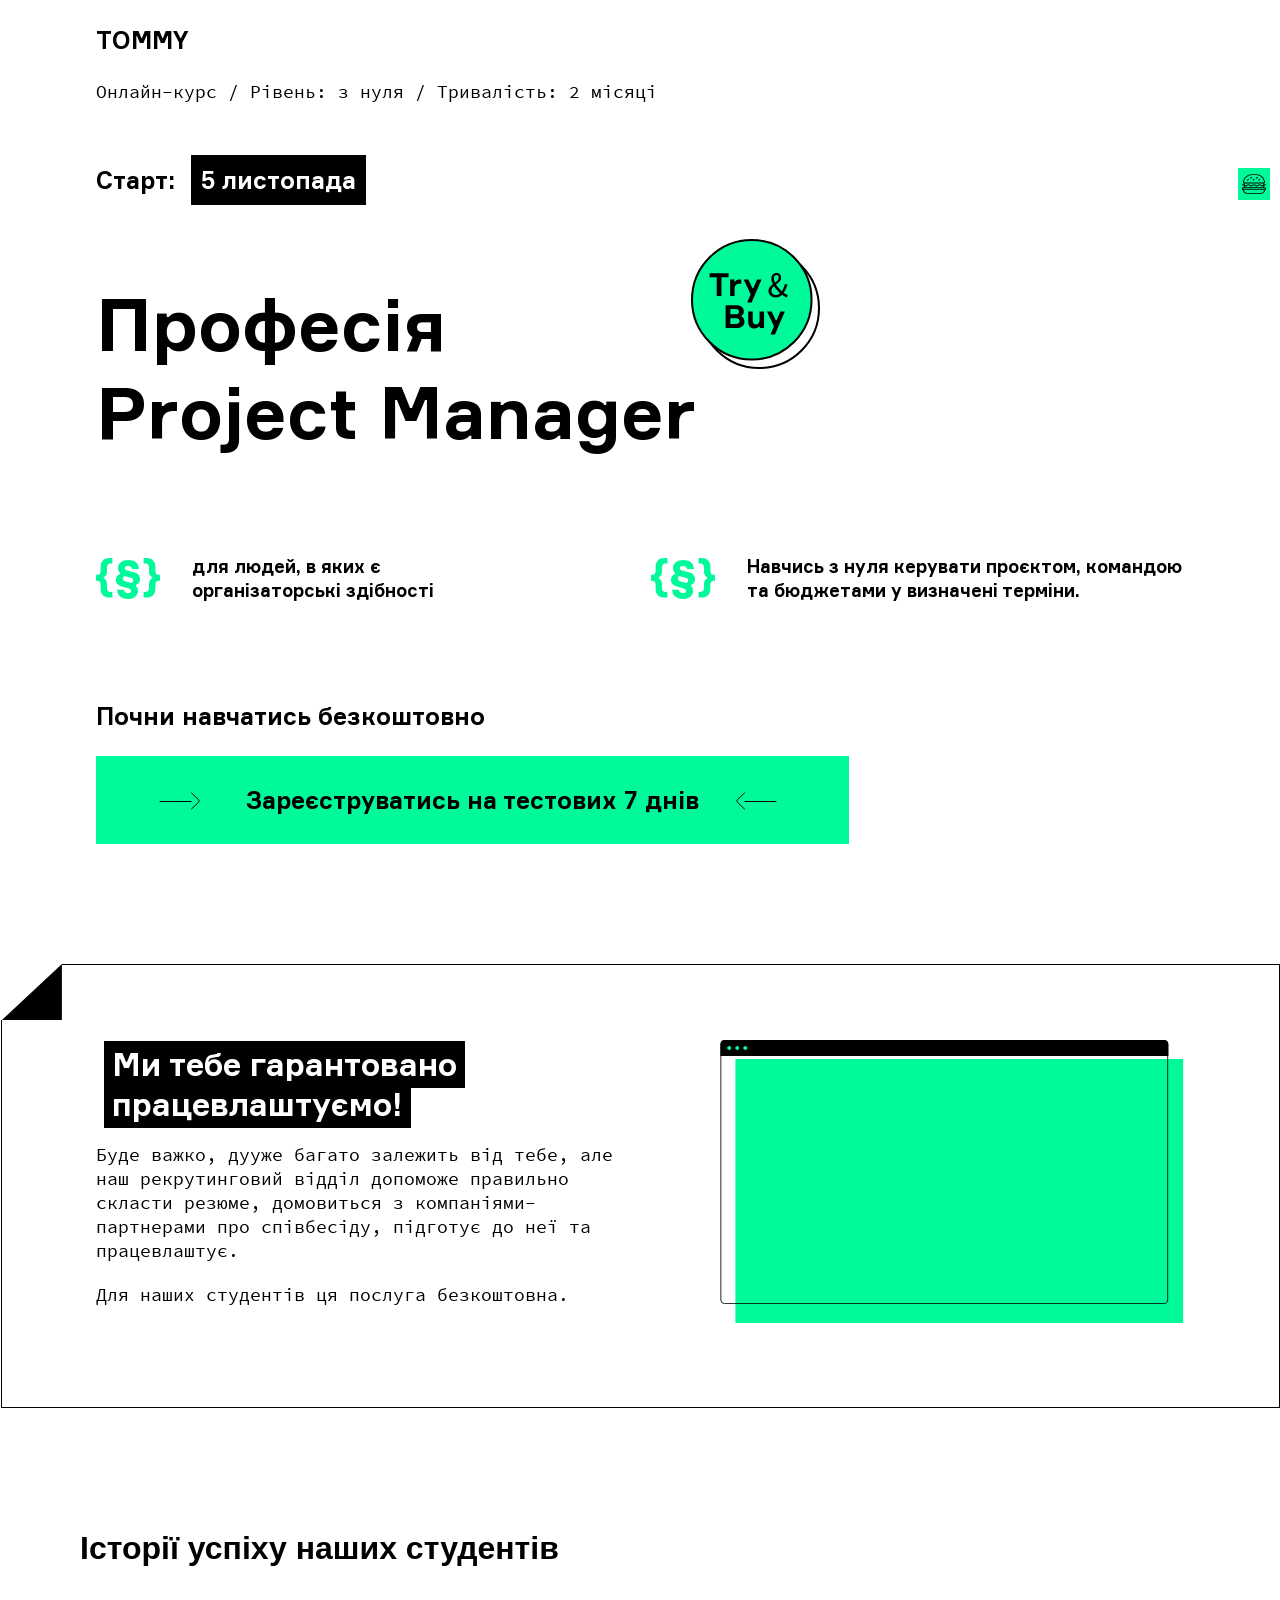
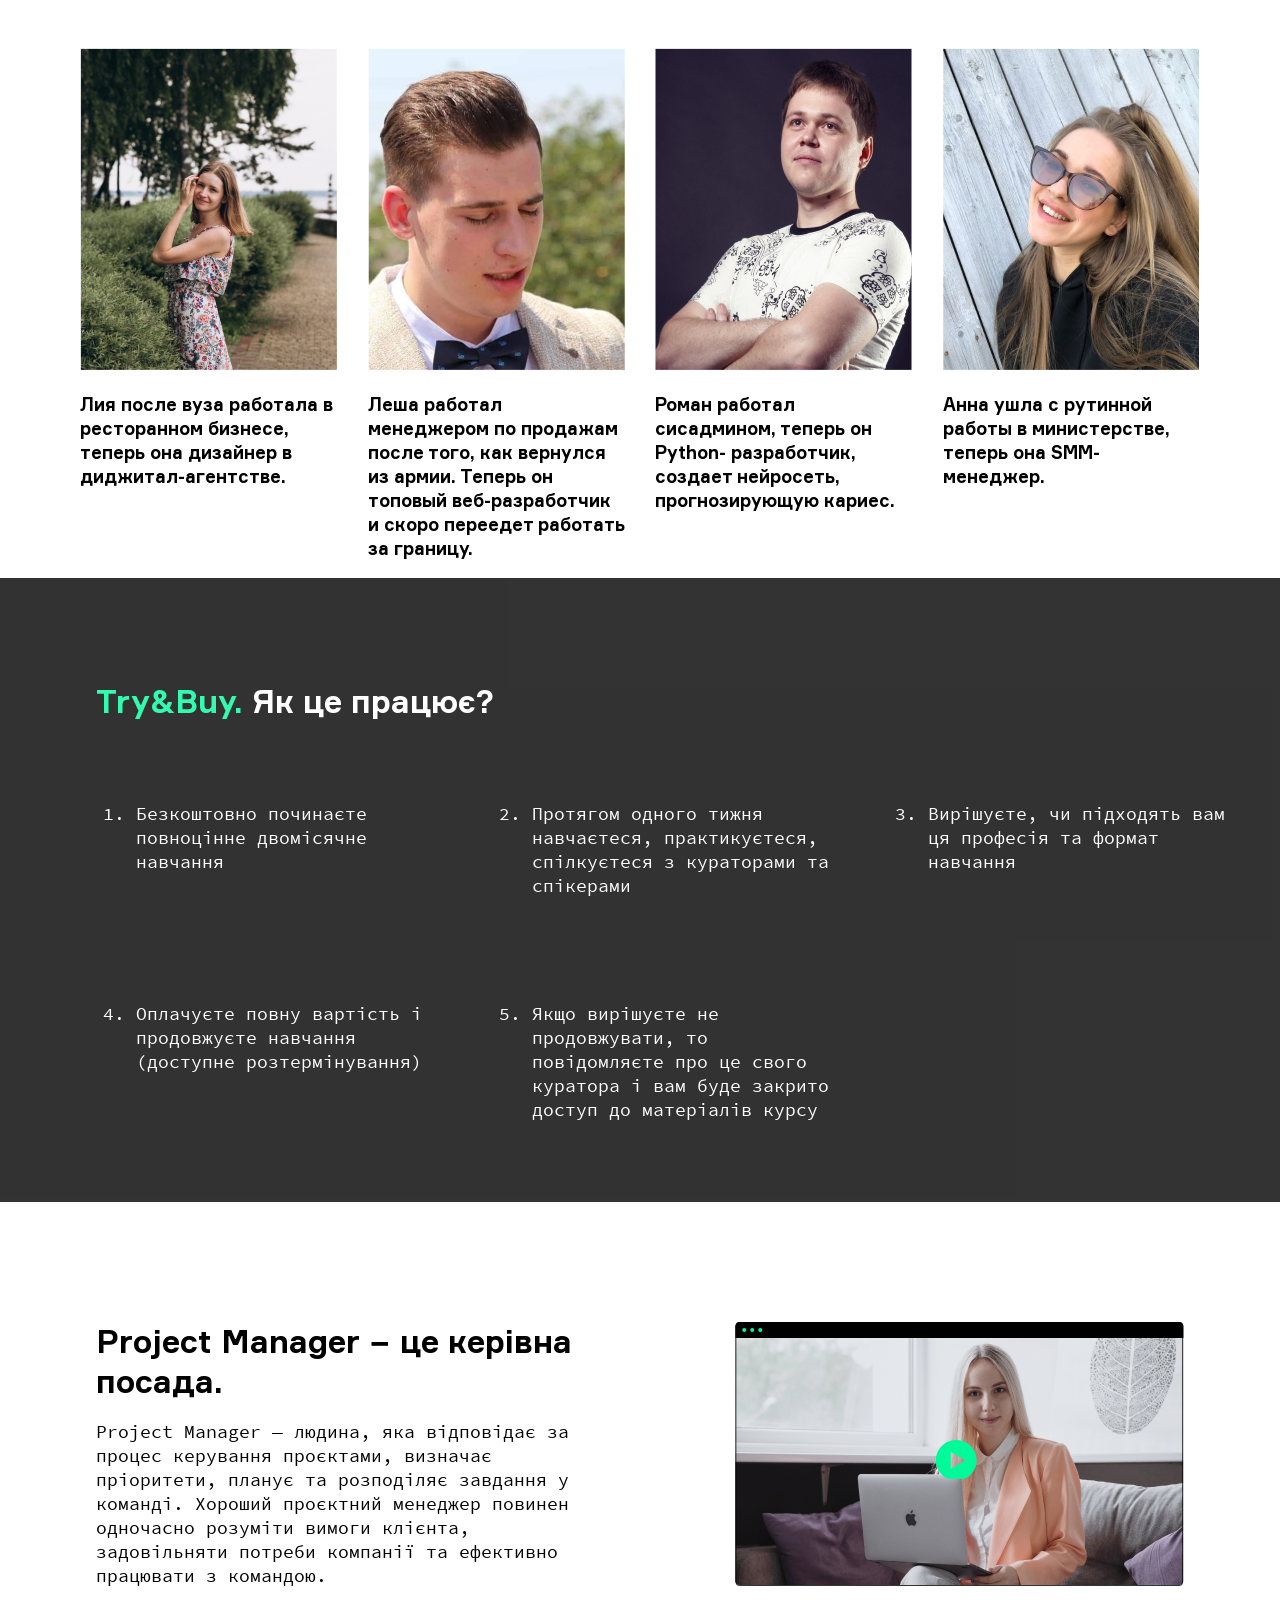
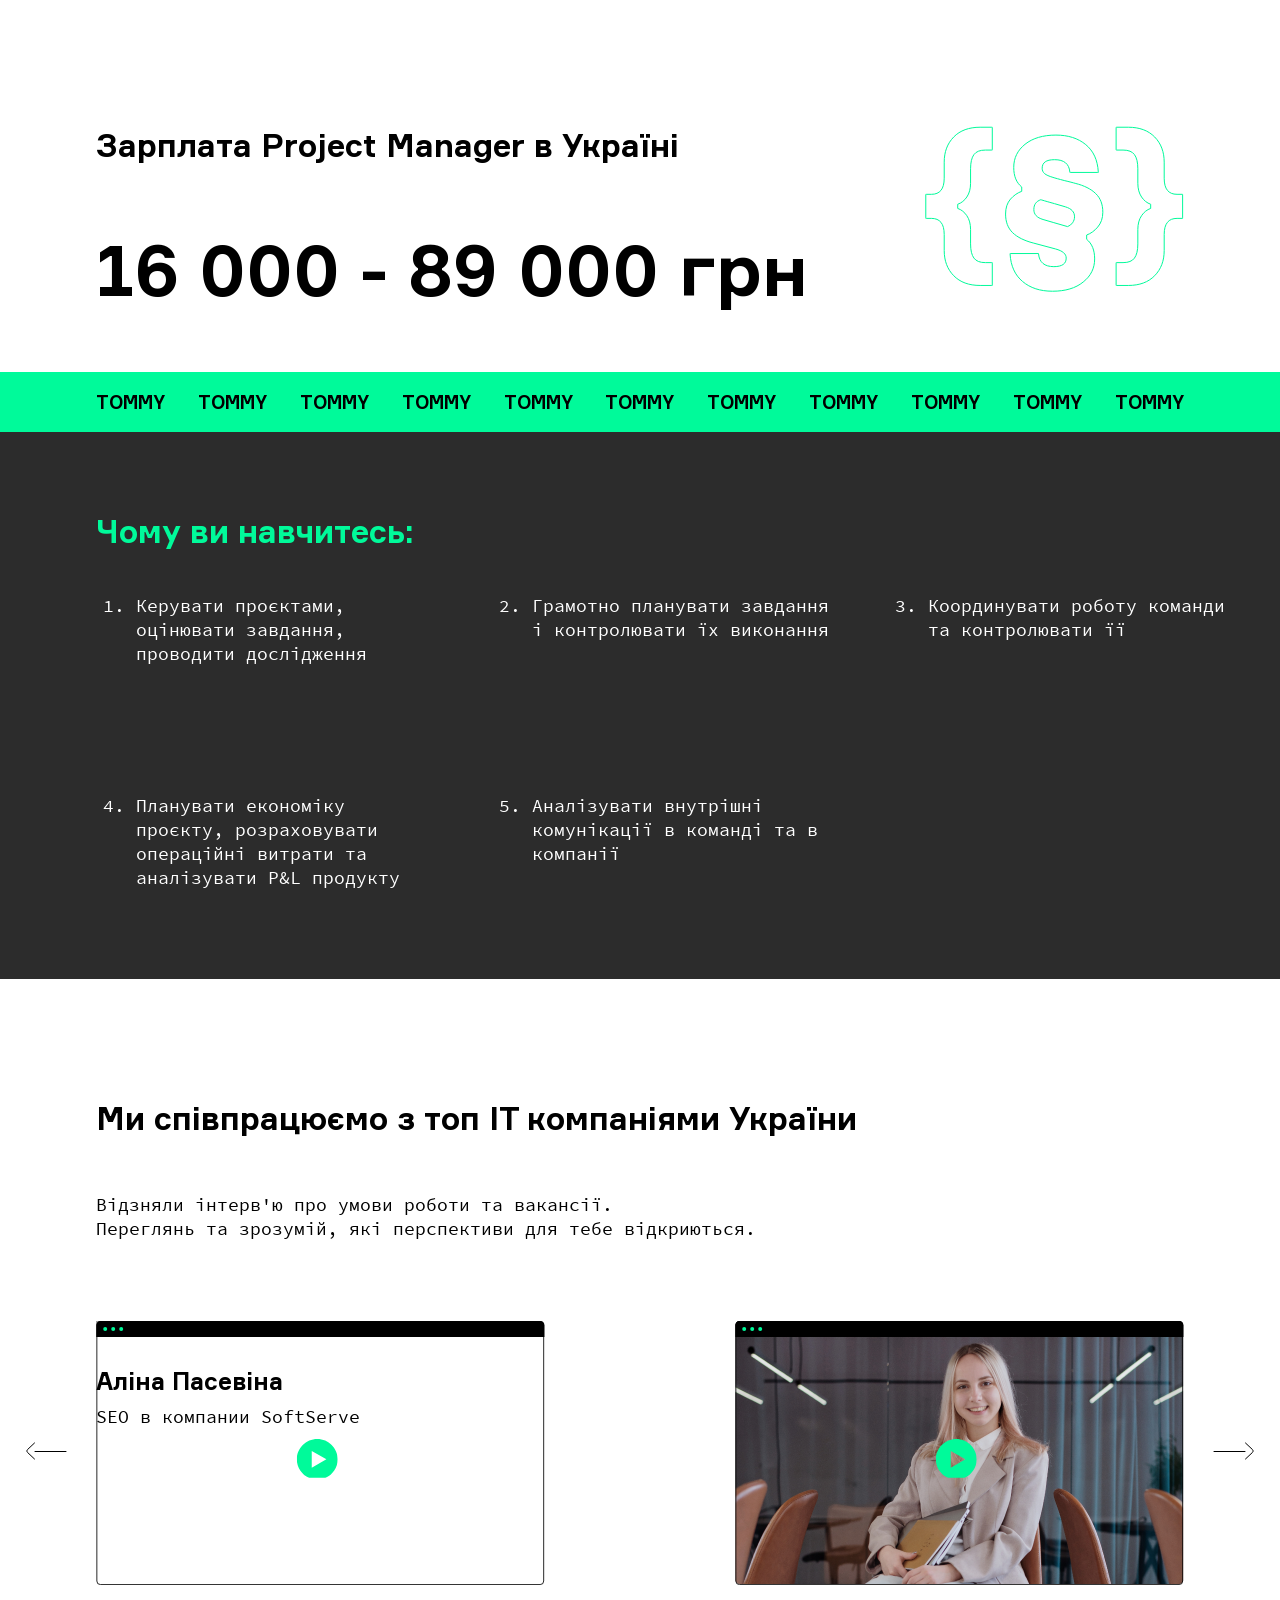
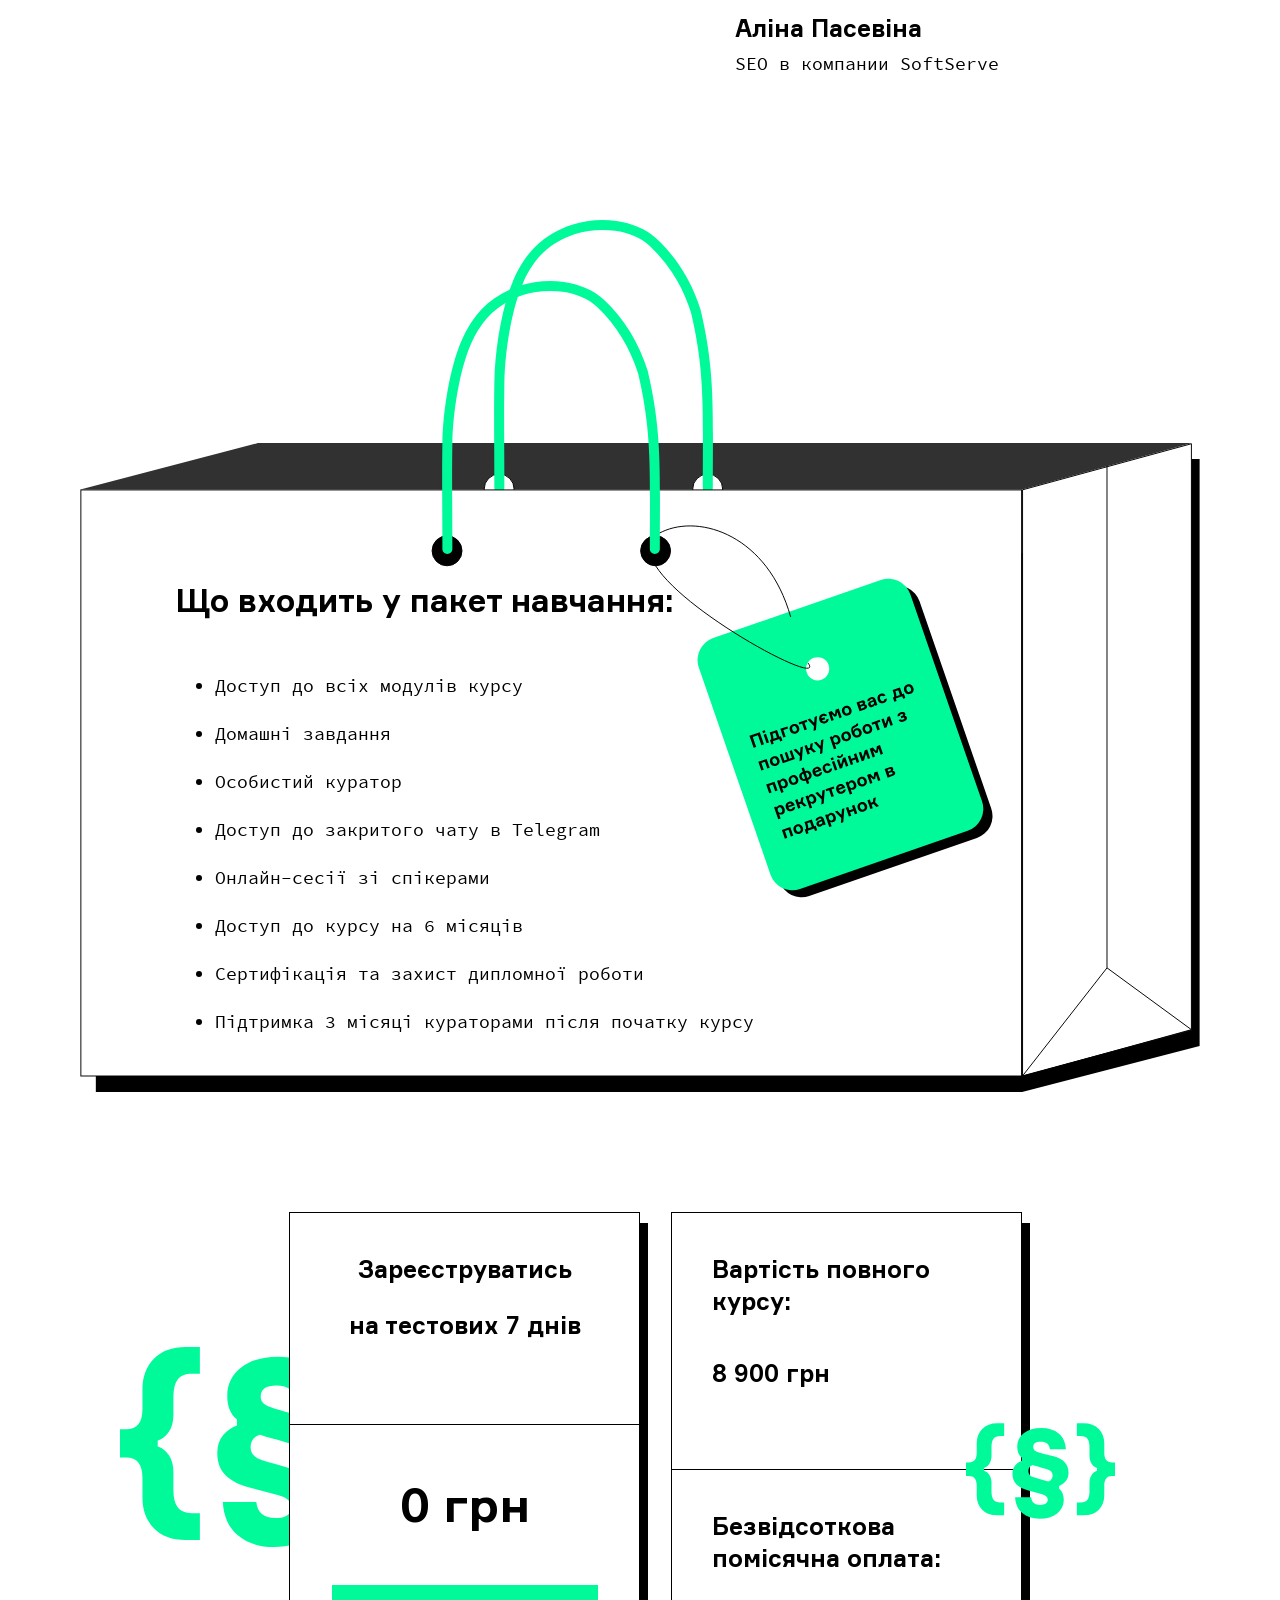
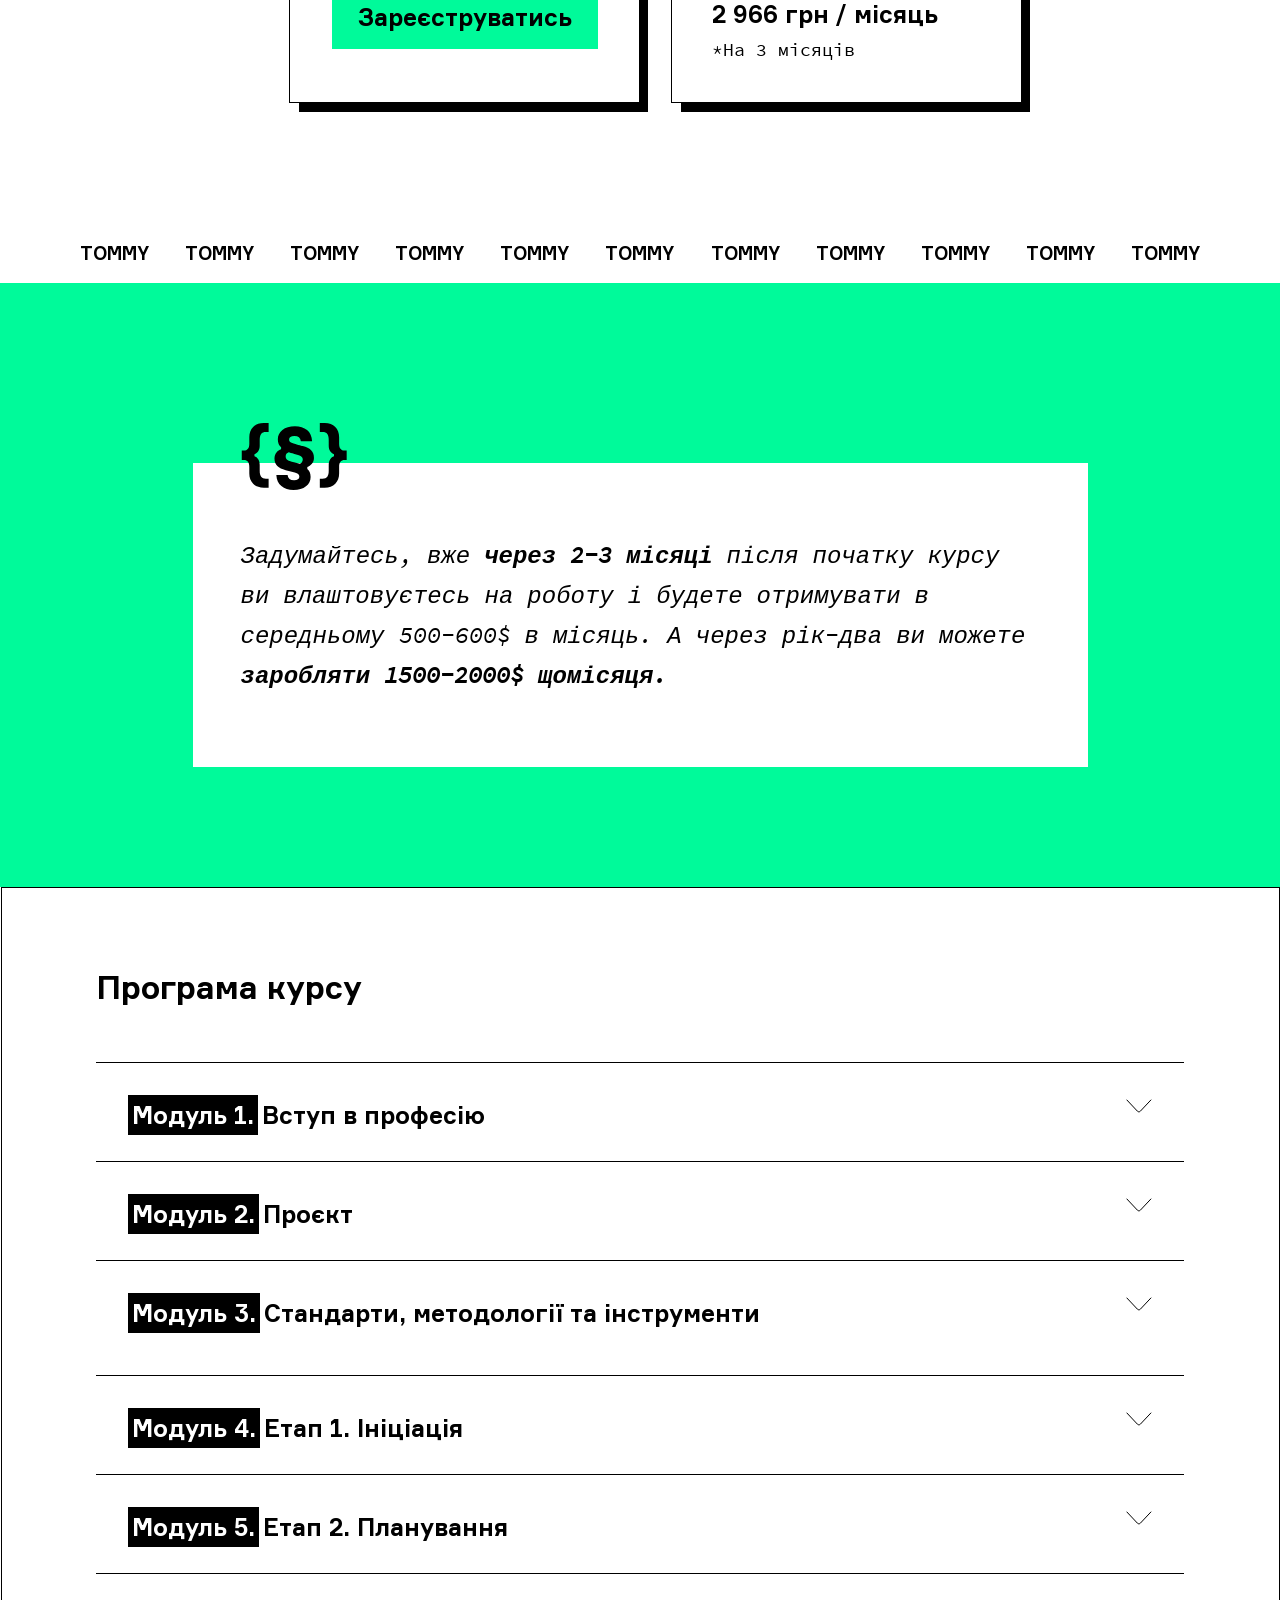
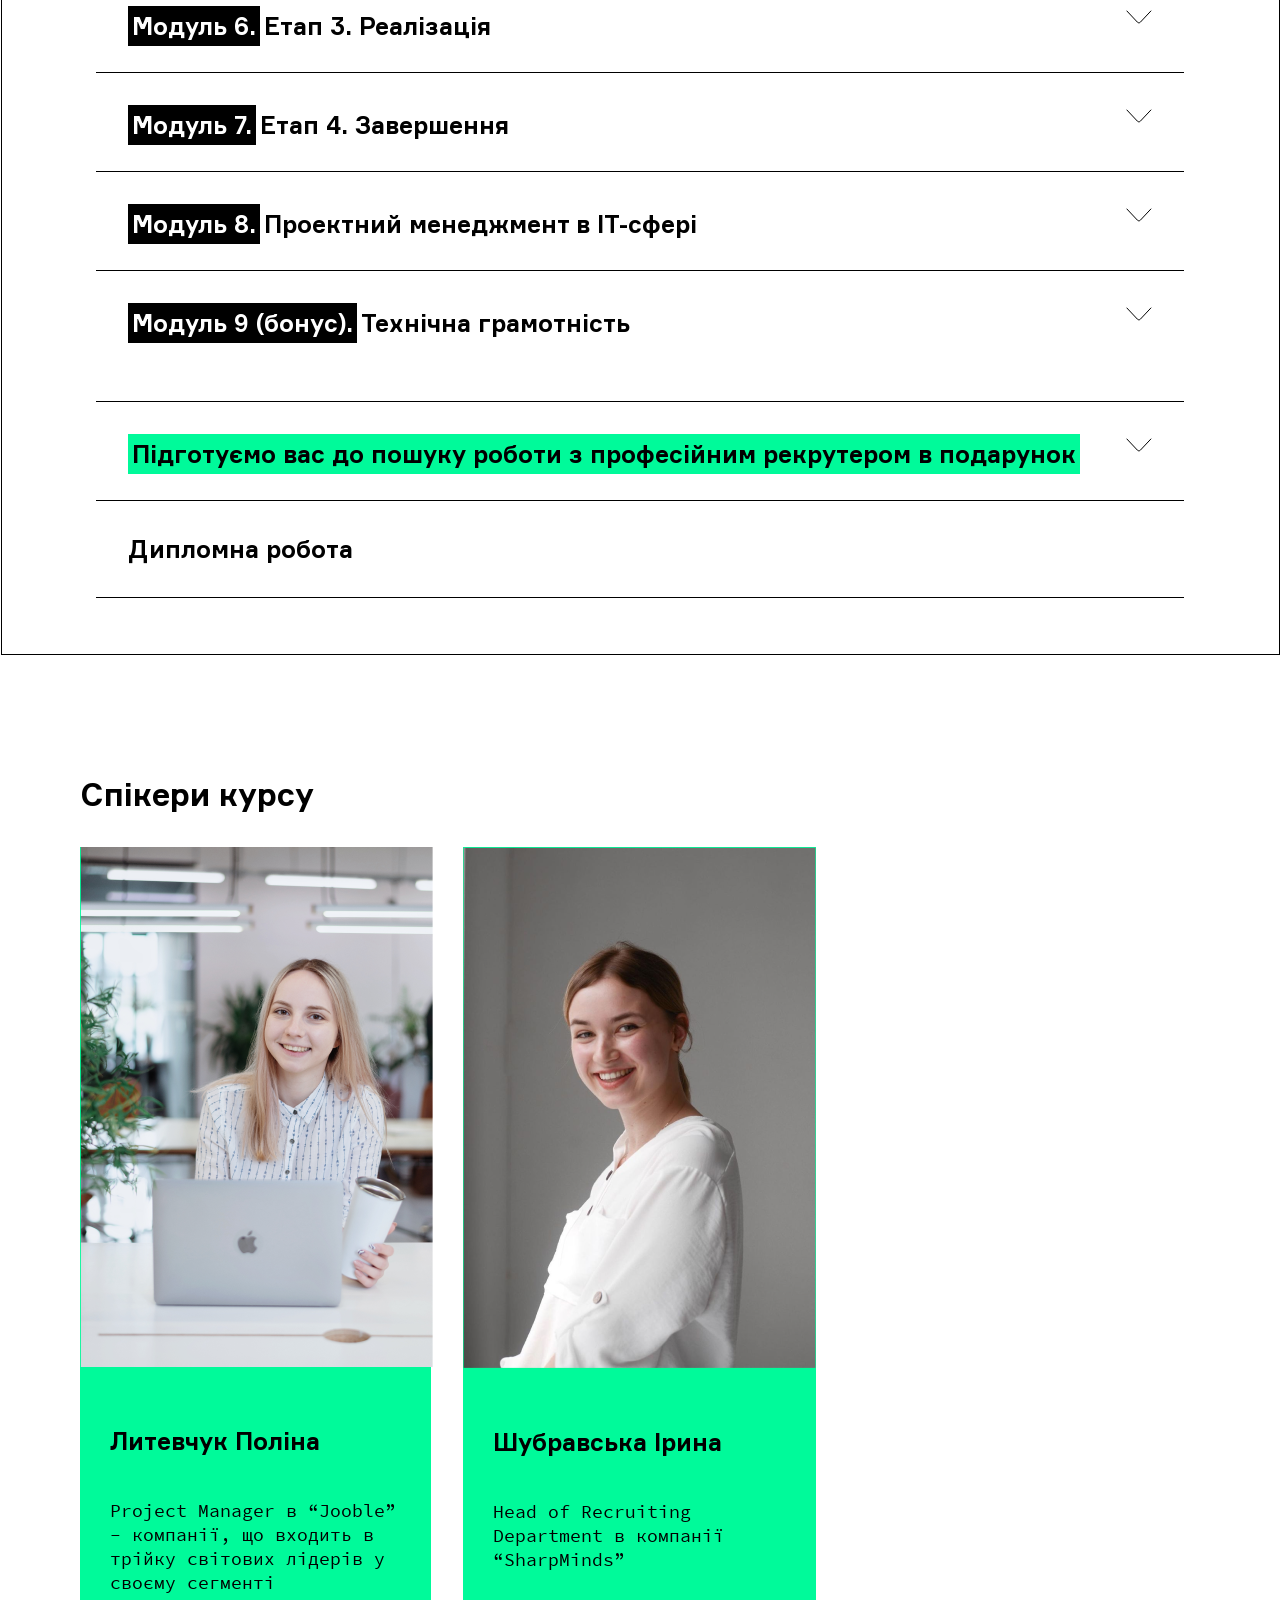
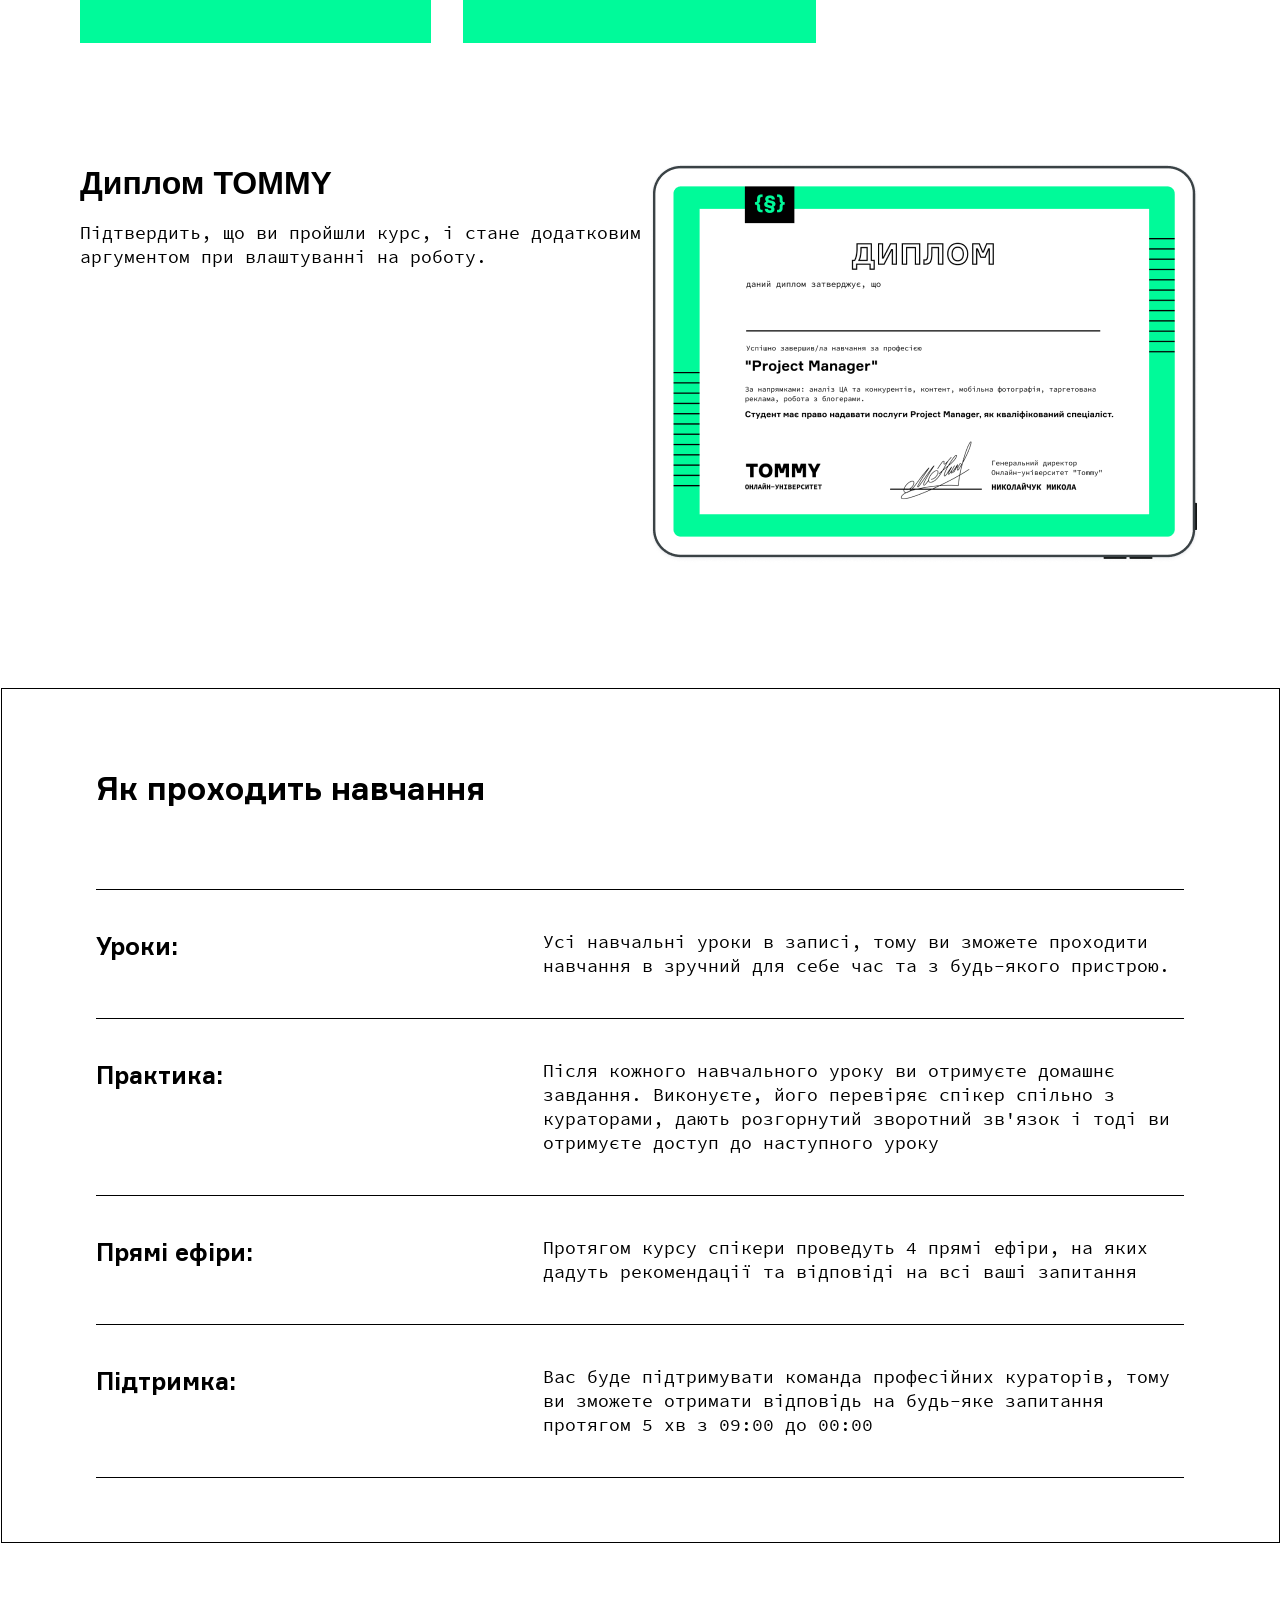
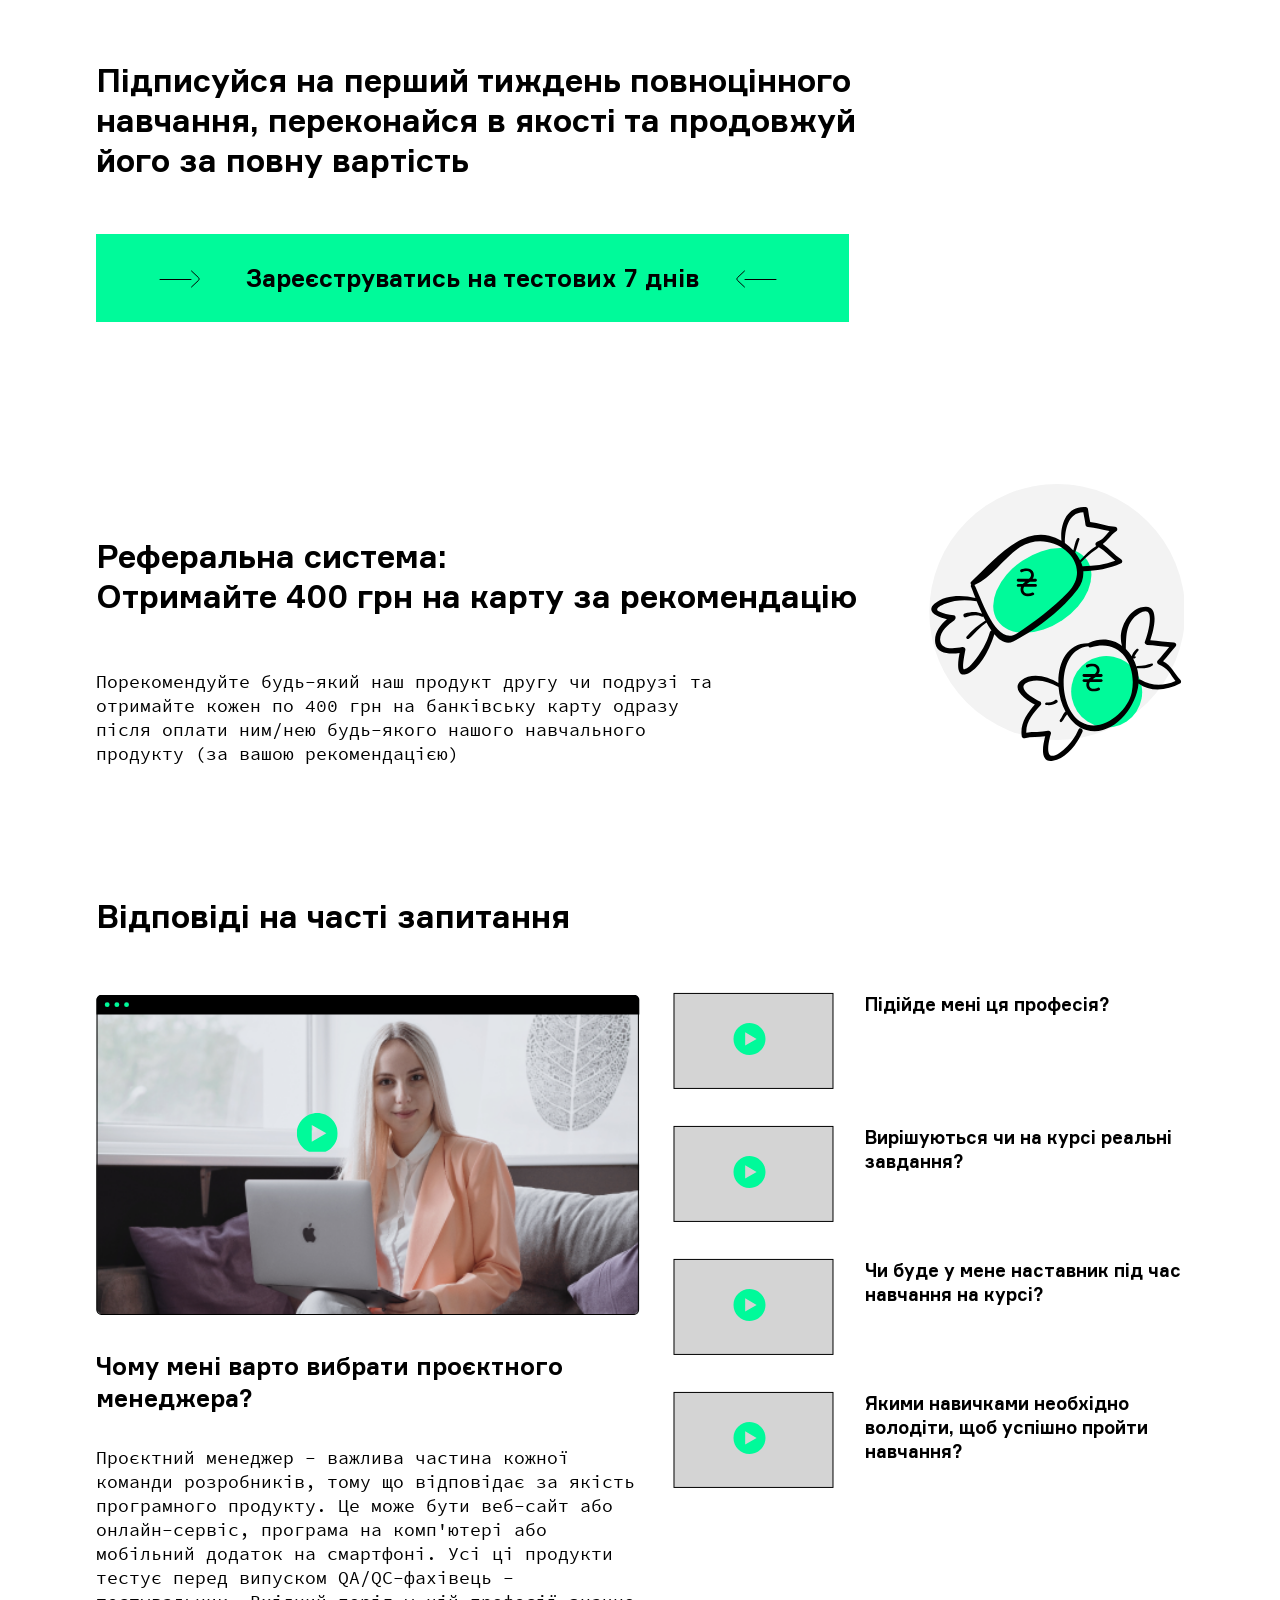
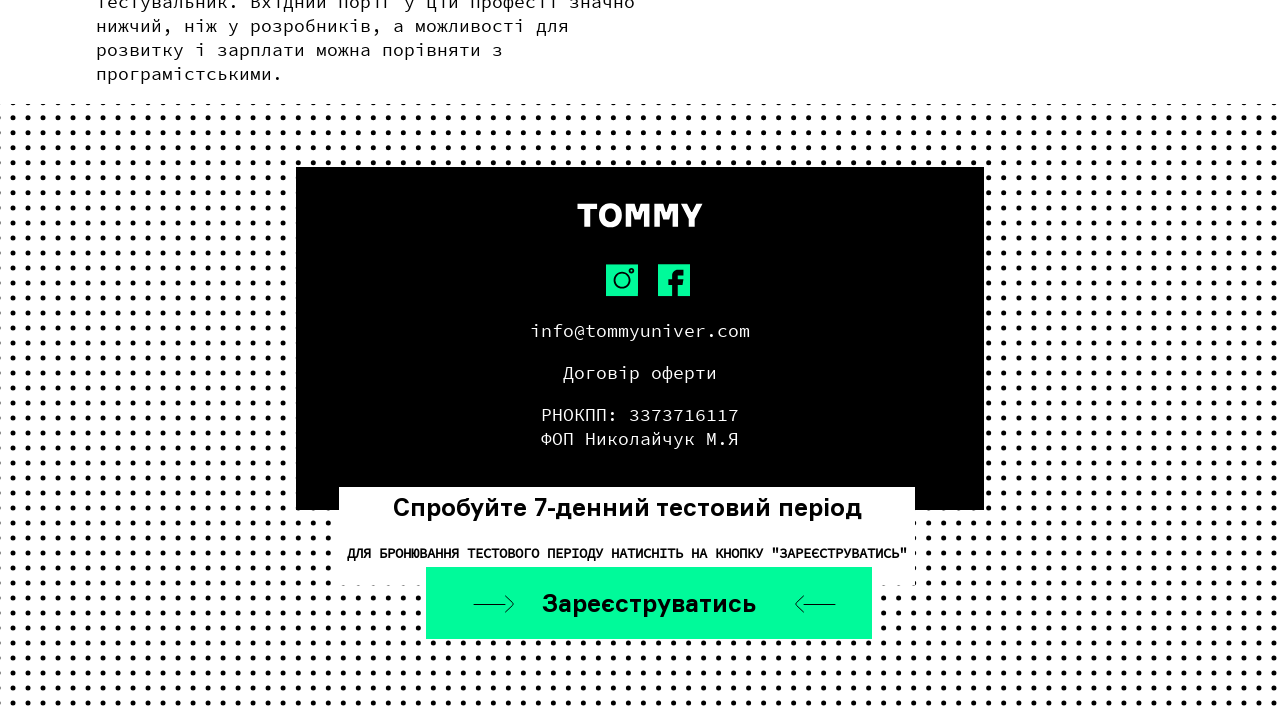
==== commit 1d5fa85e: "Add files via upload" ====
--- a/index.html
+++ b/index.html
@@ -573,14 +573,7 @@
                     <div class="first__questions computer_version">
                         <div class="text-questions">Відповіді на часті запитання</div>
                     </div>
-                    <div class="flex-right-questions videos">
-                        <div class="video-question">
-                            <img class="video-image" src="images/video-image.svg" alt="">
-                            <img class="play-video" src="images/play-video.svg" alt="">
-                        </div>
-                        <div class="question__under-video">Чому мені варто вибрати проєктного менеджера?</div>
-                    </div>
-                    <div class="second-question panel">
+                    <div class="second-question">
                      <div class="item-video__job video">
                          <img class="girl-manager" src="images/girlmanager2.png" alt="Alina Pasevina">
                          <img class="video-image__job-manager girl-manager" src="images/videojob.svg" alt="">
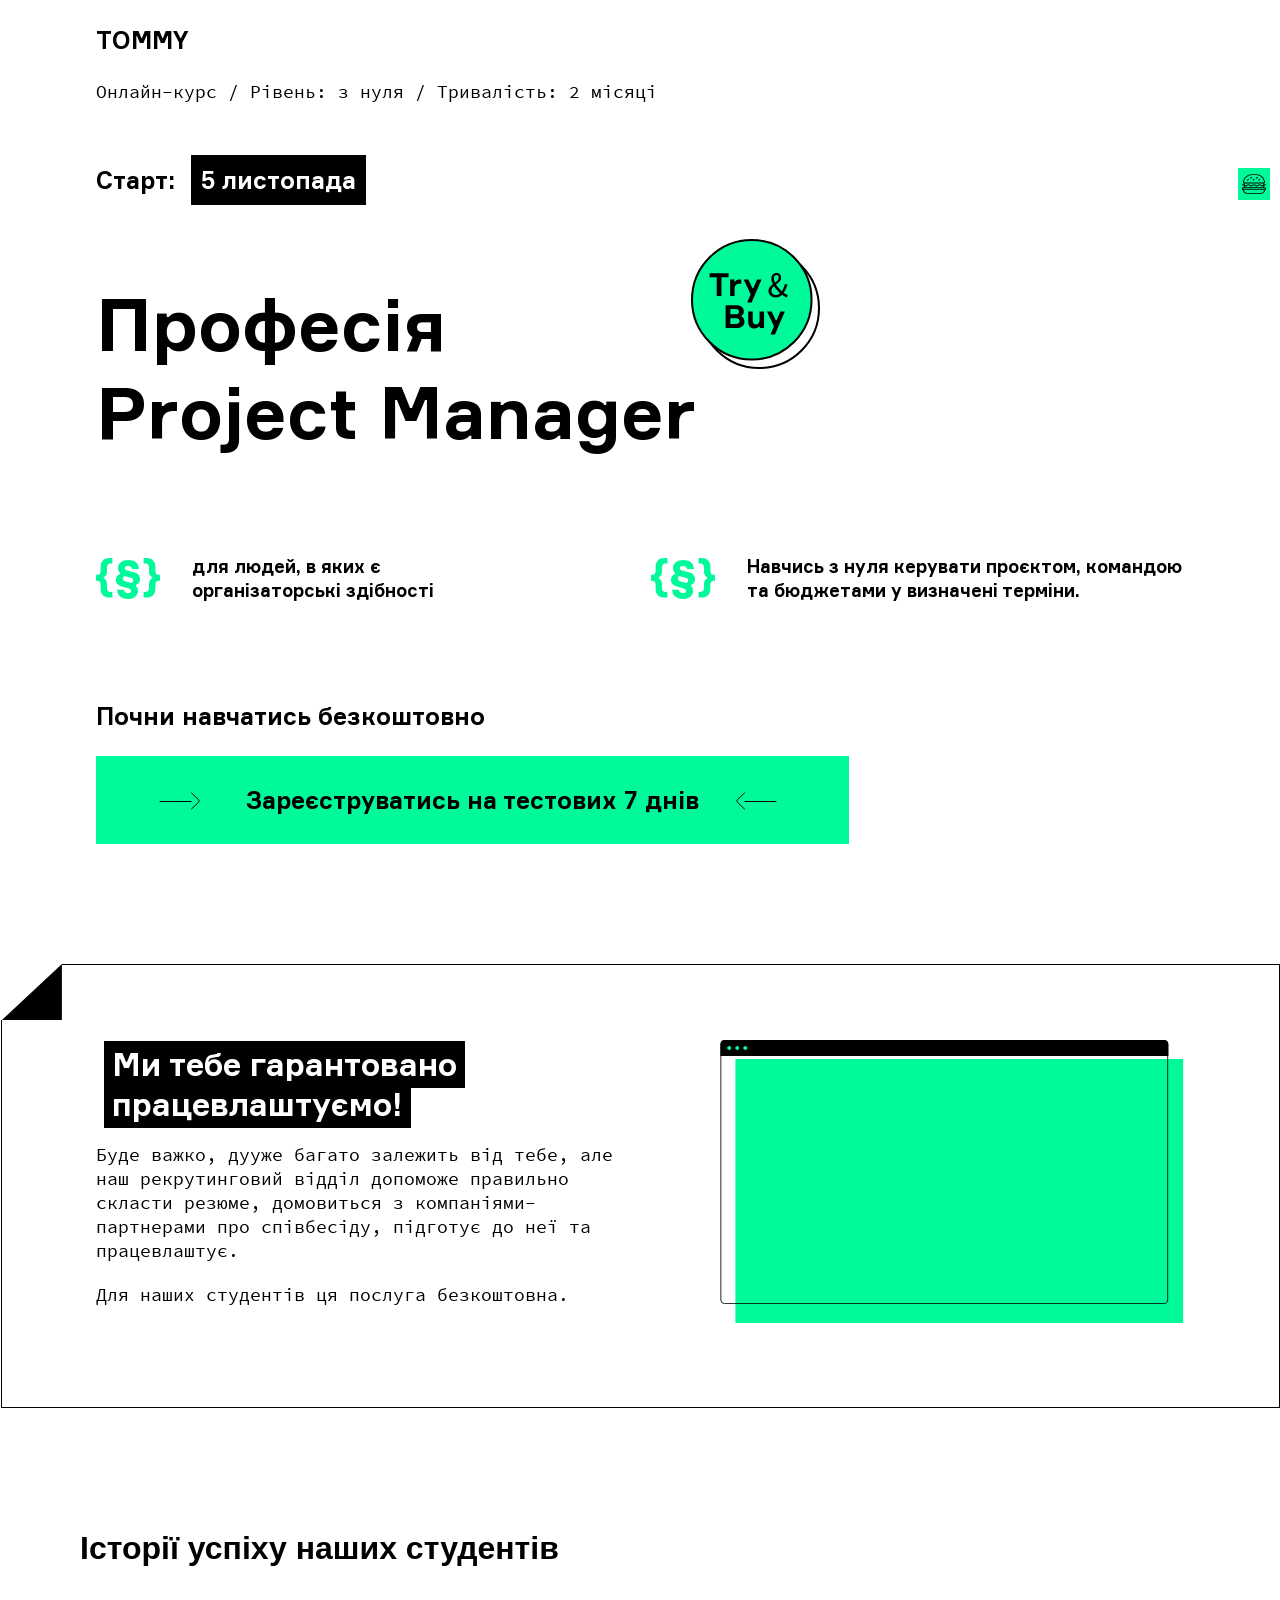
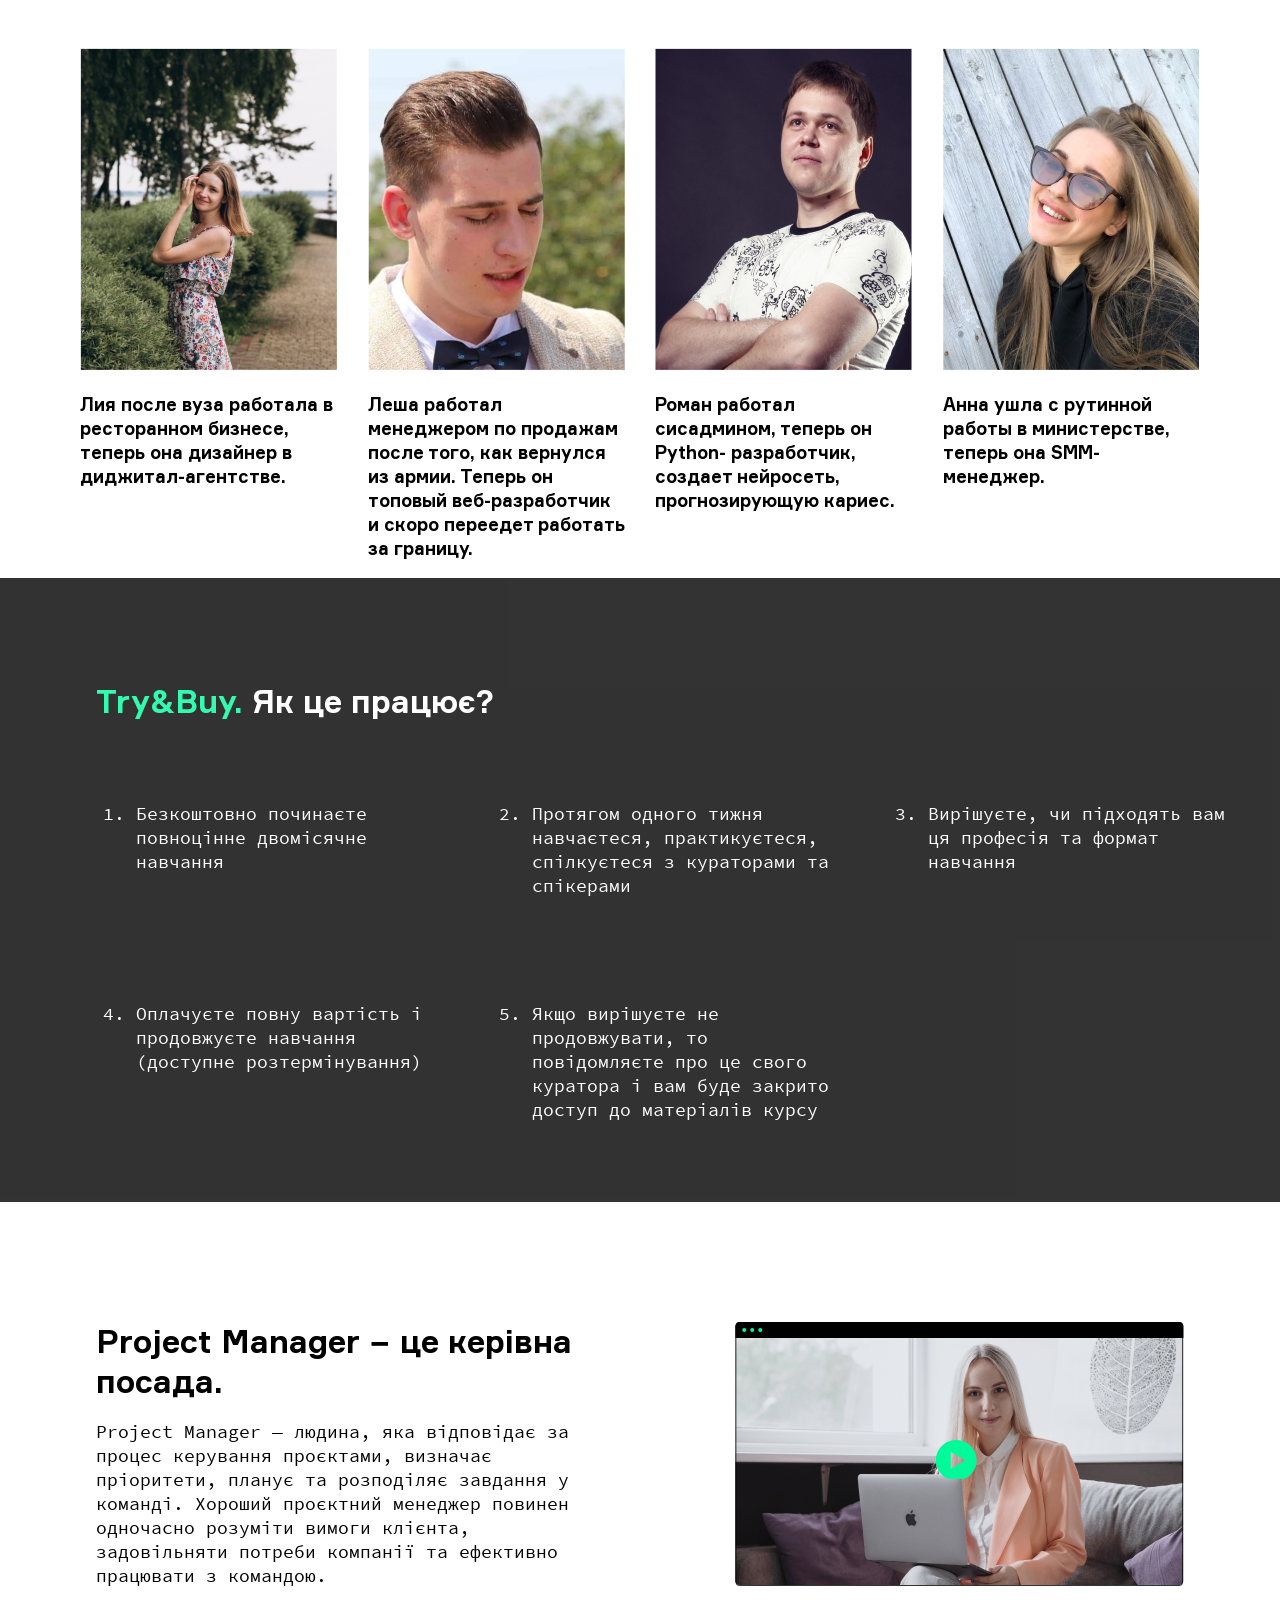
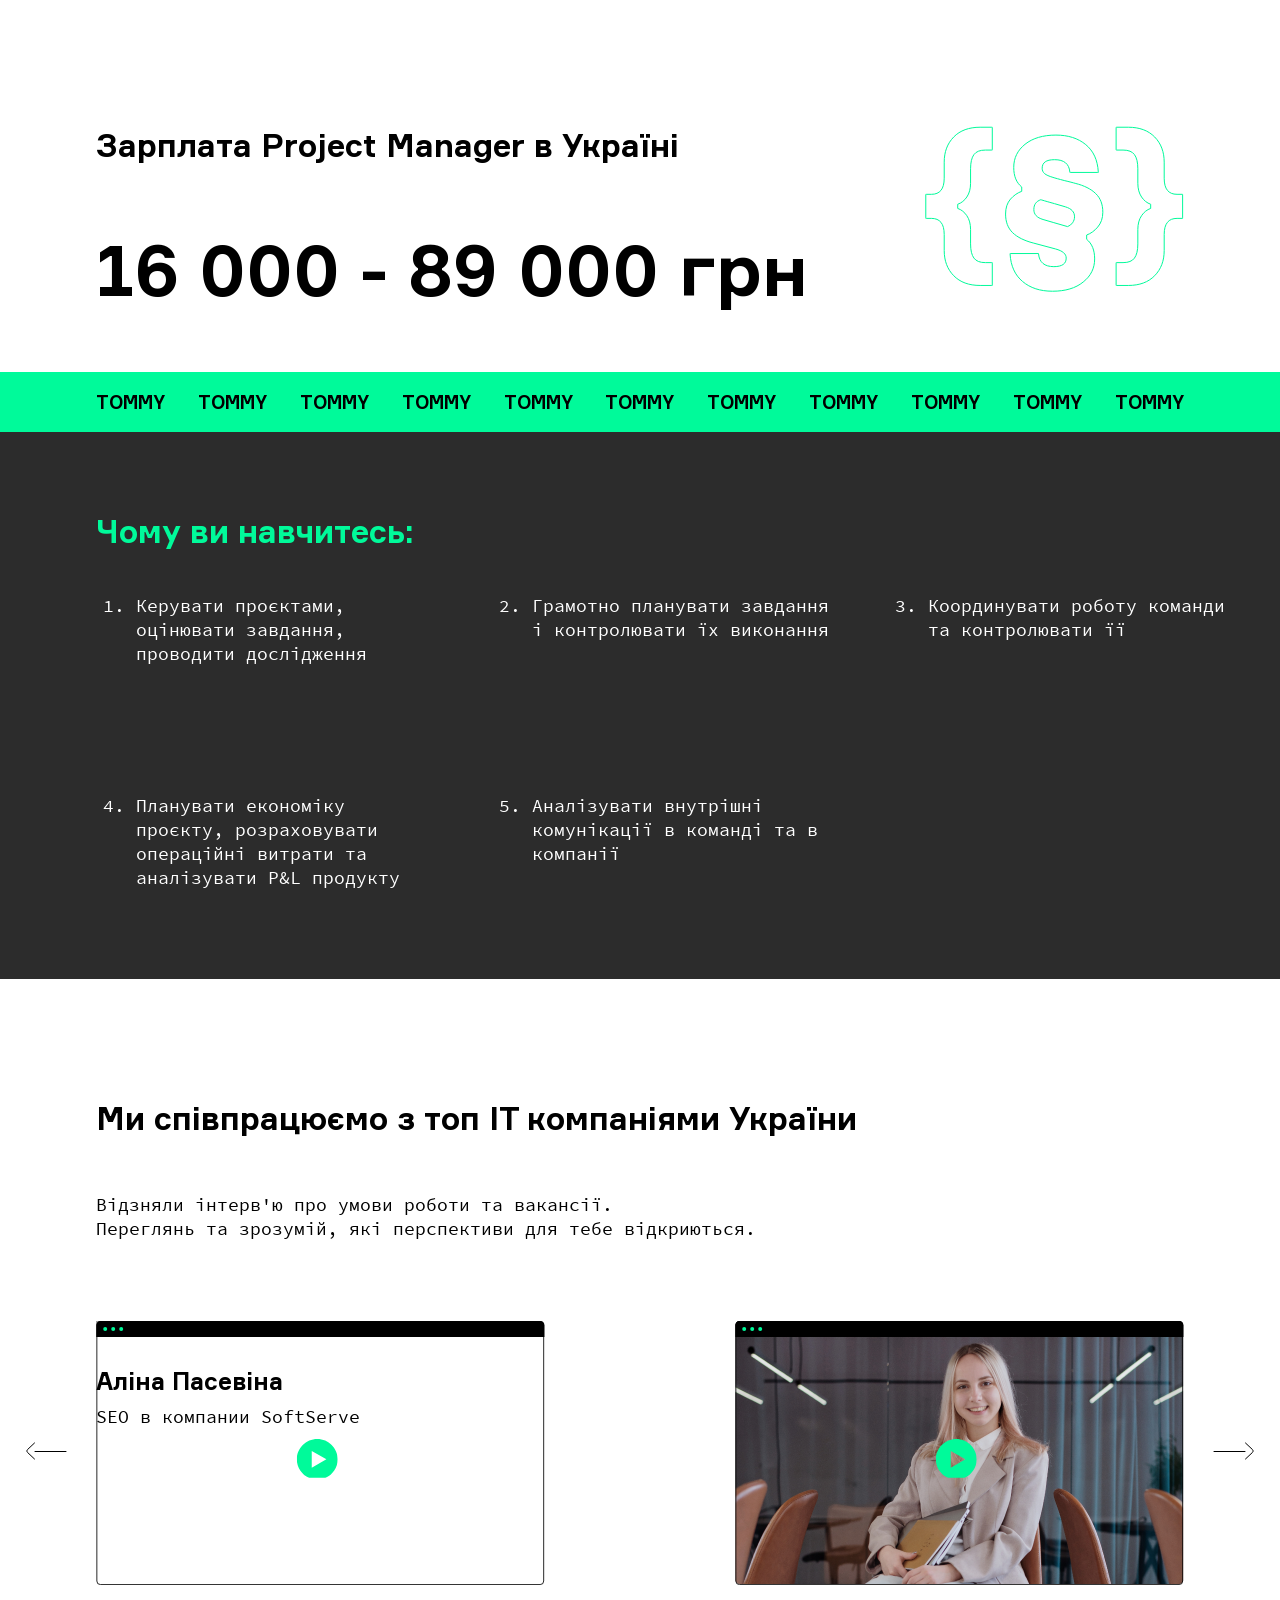
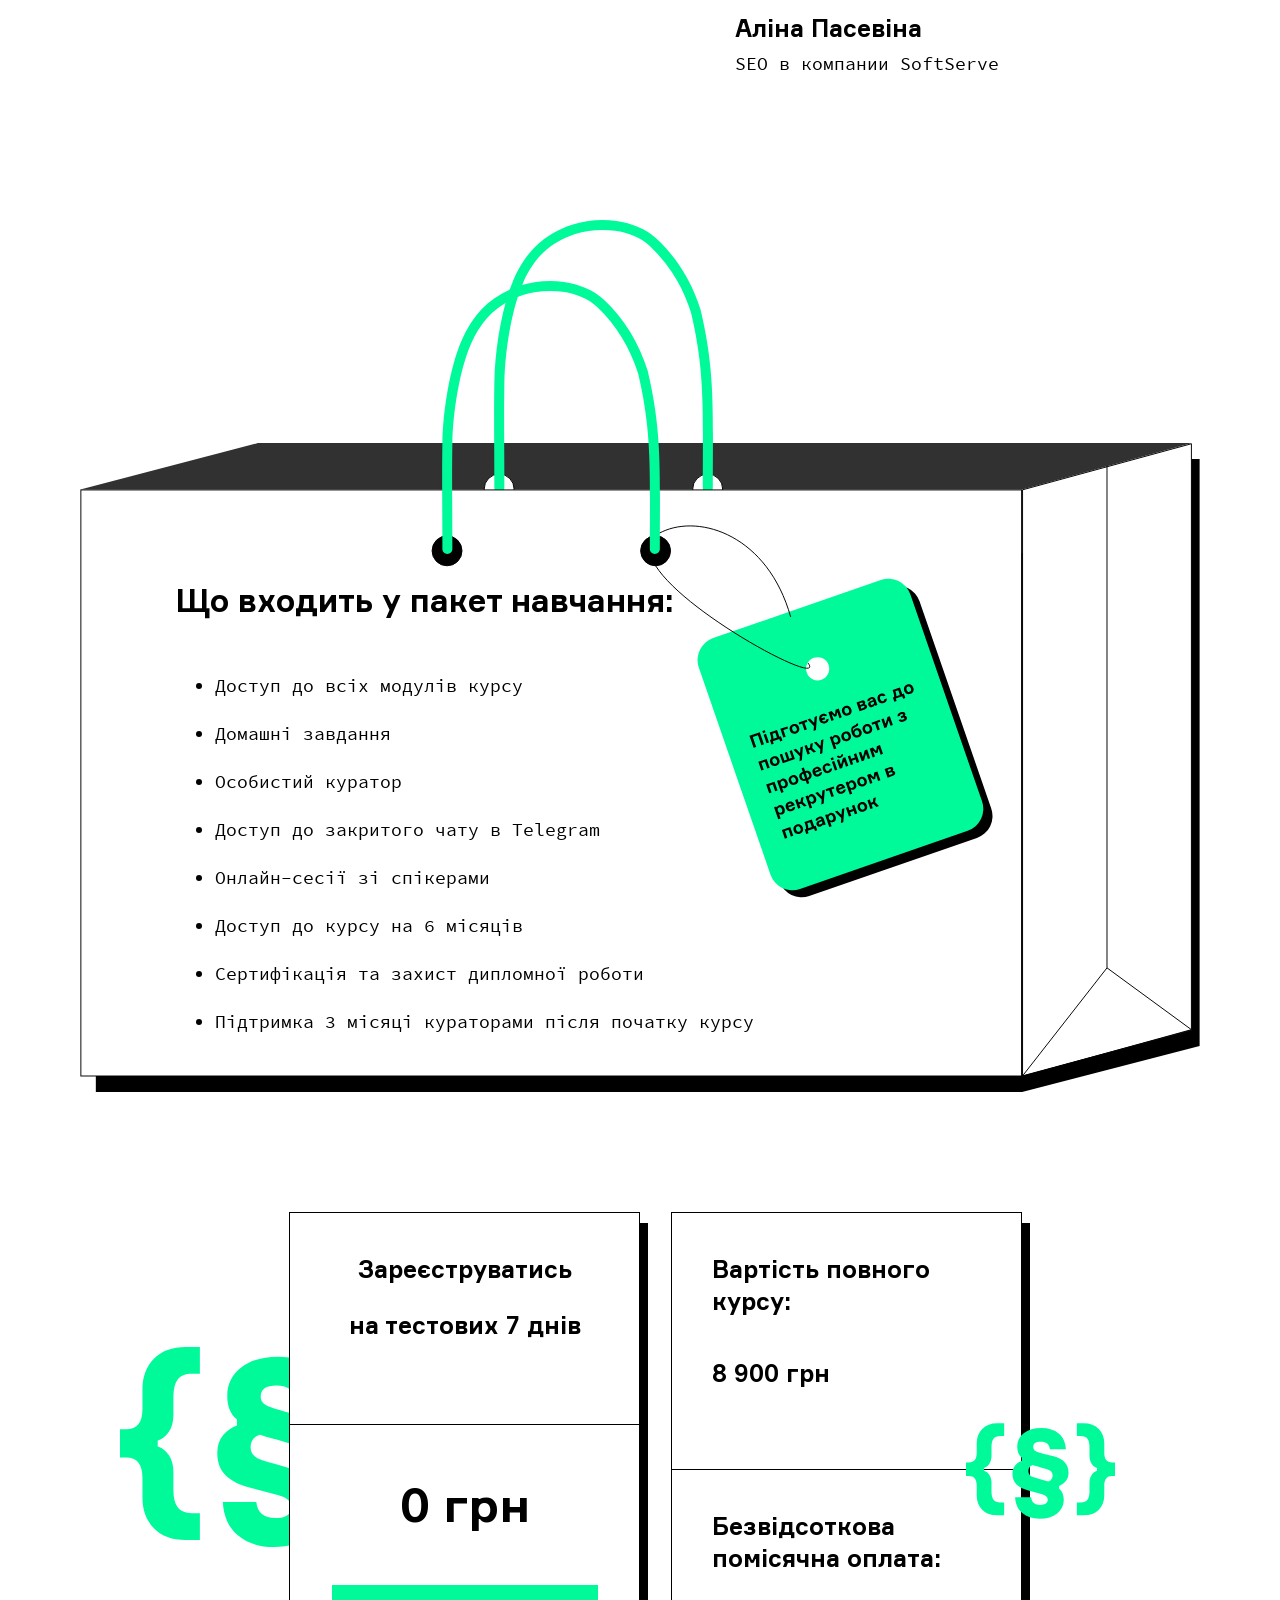
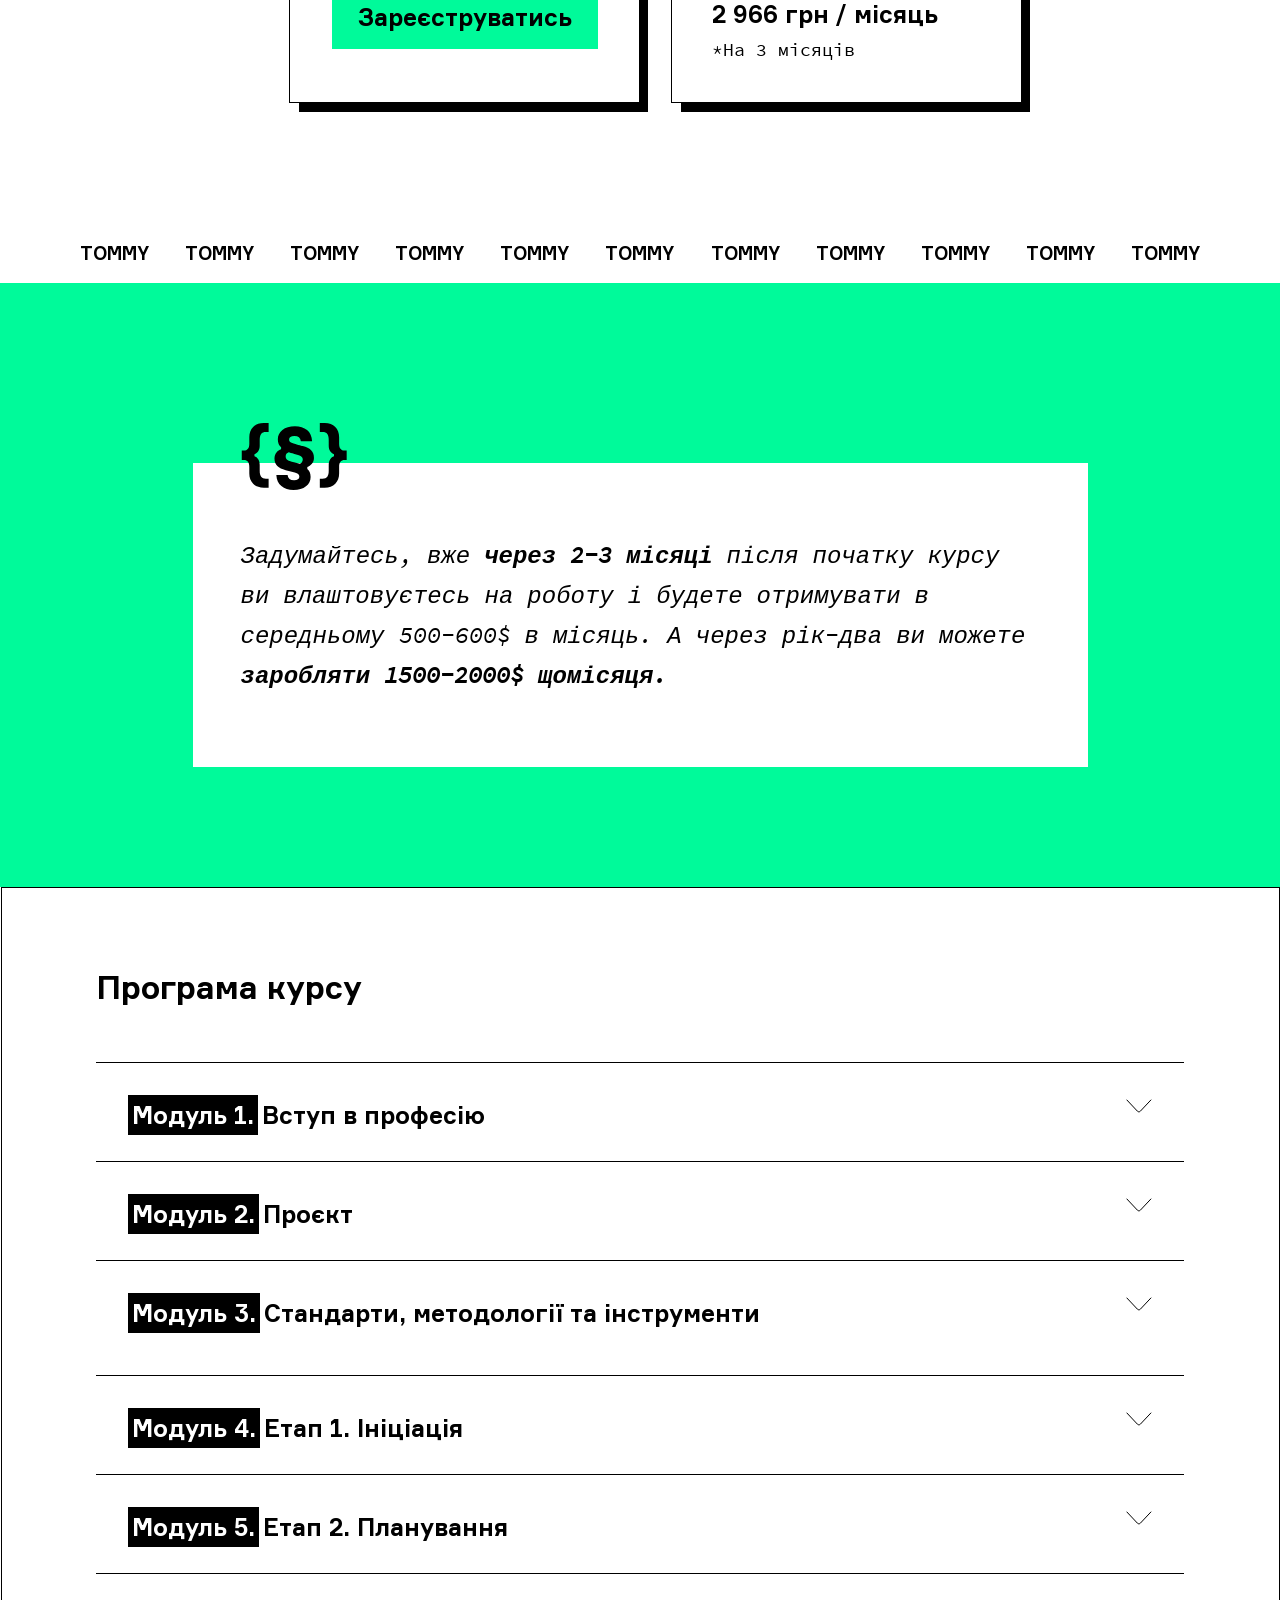
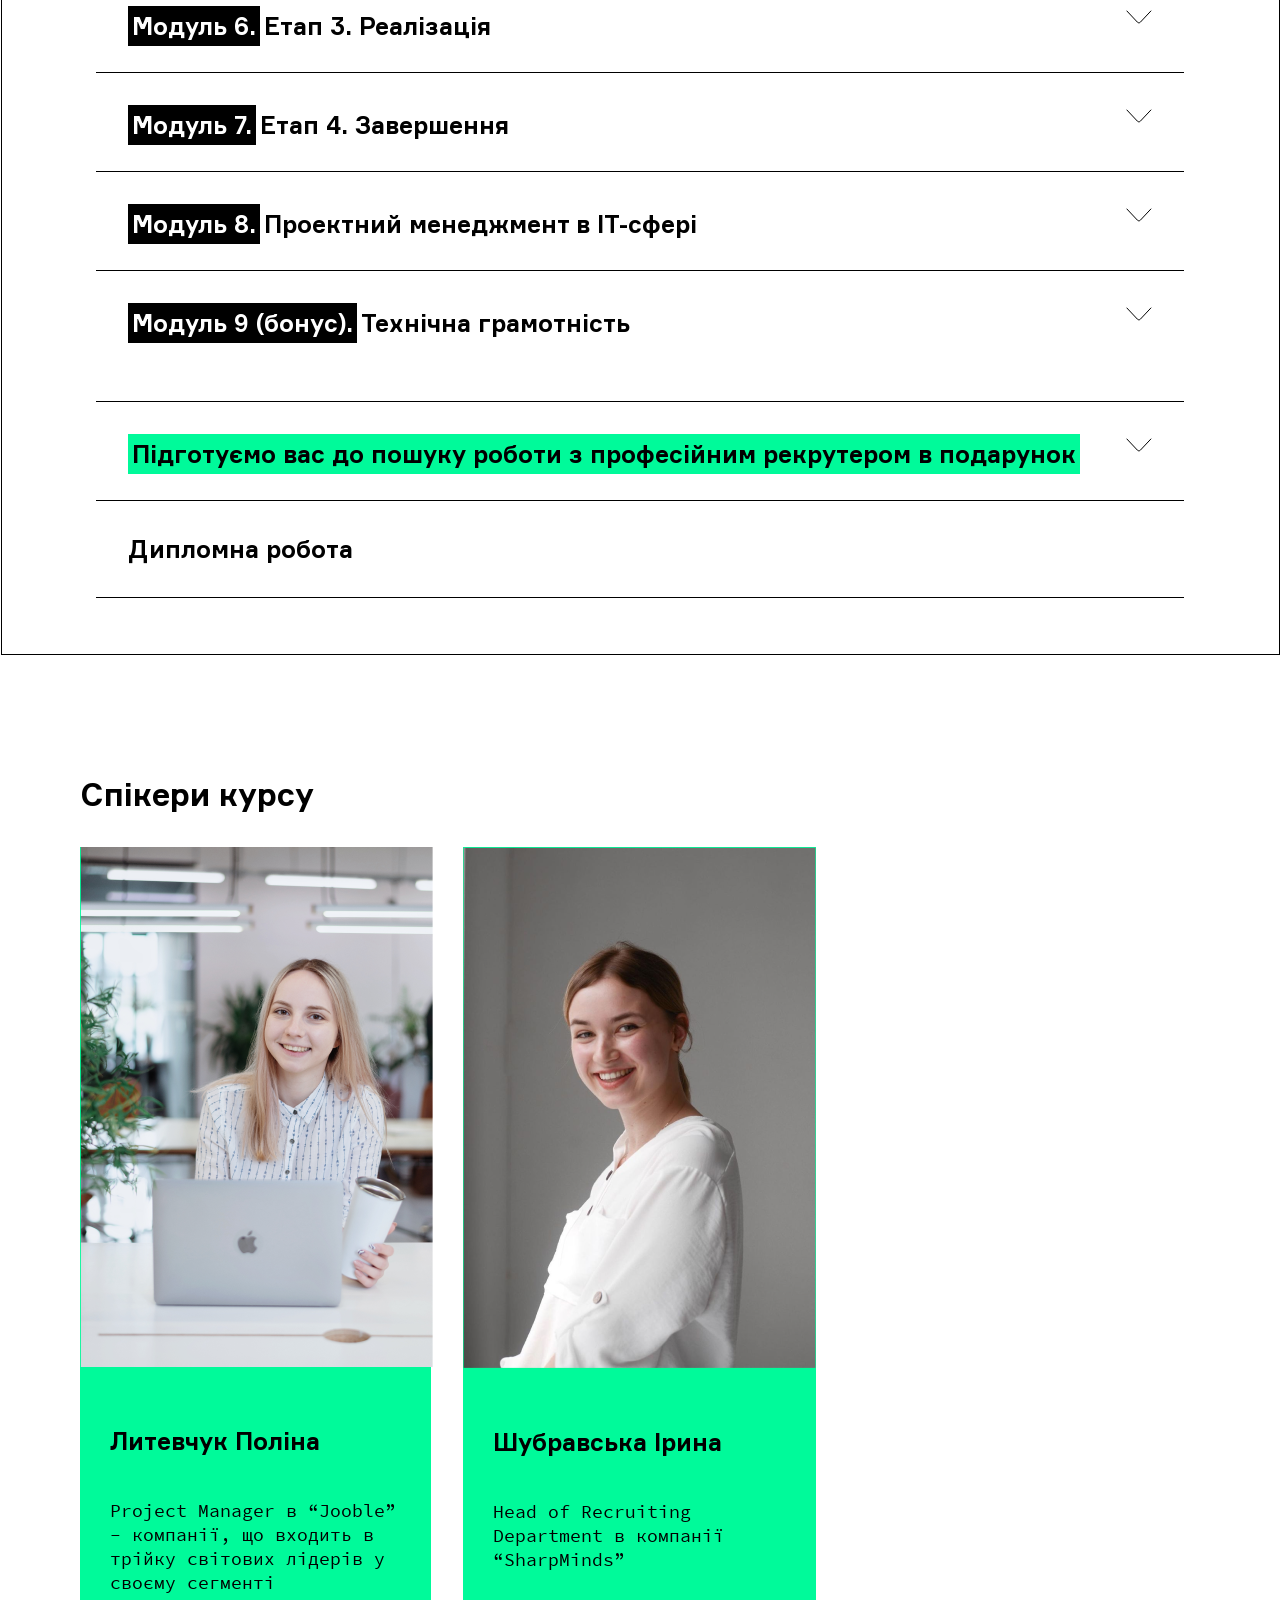
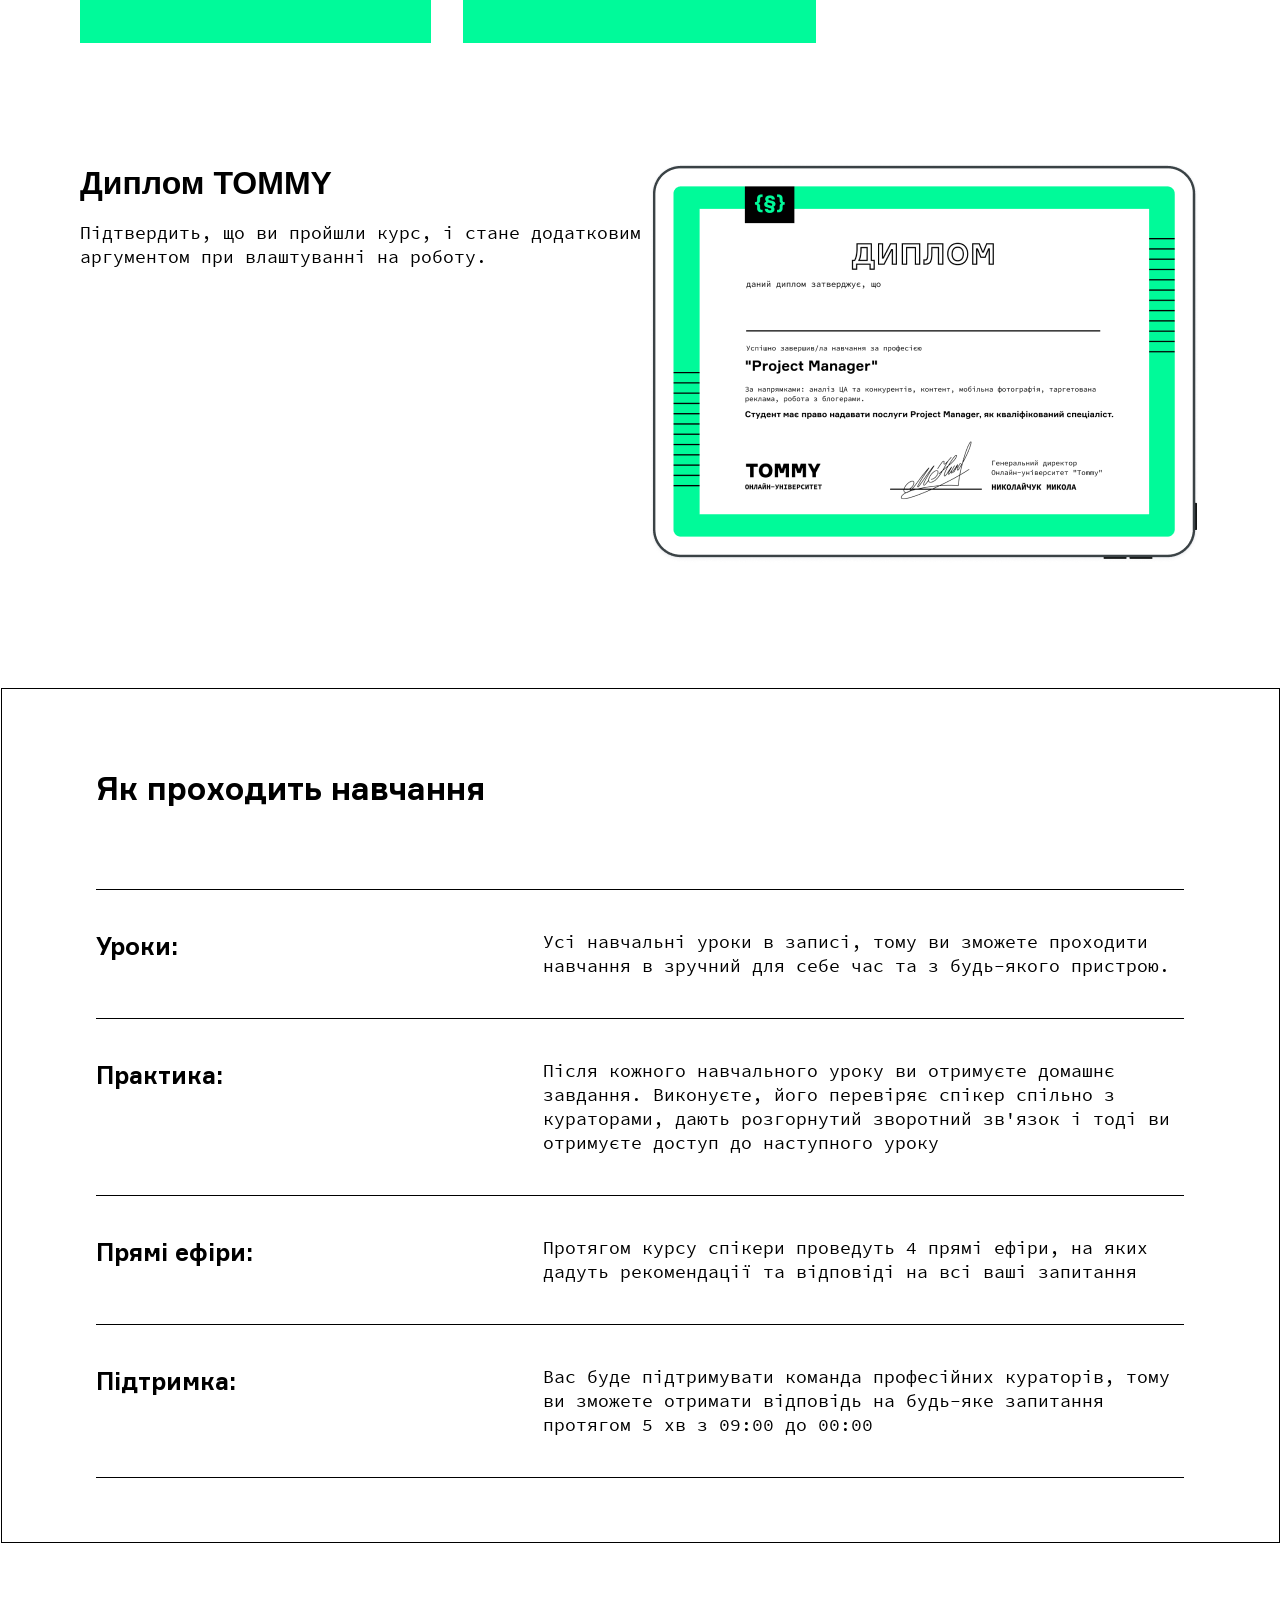
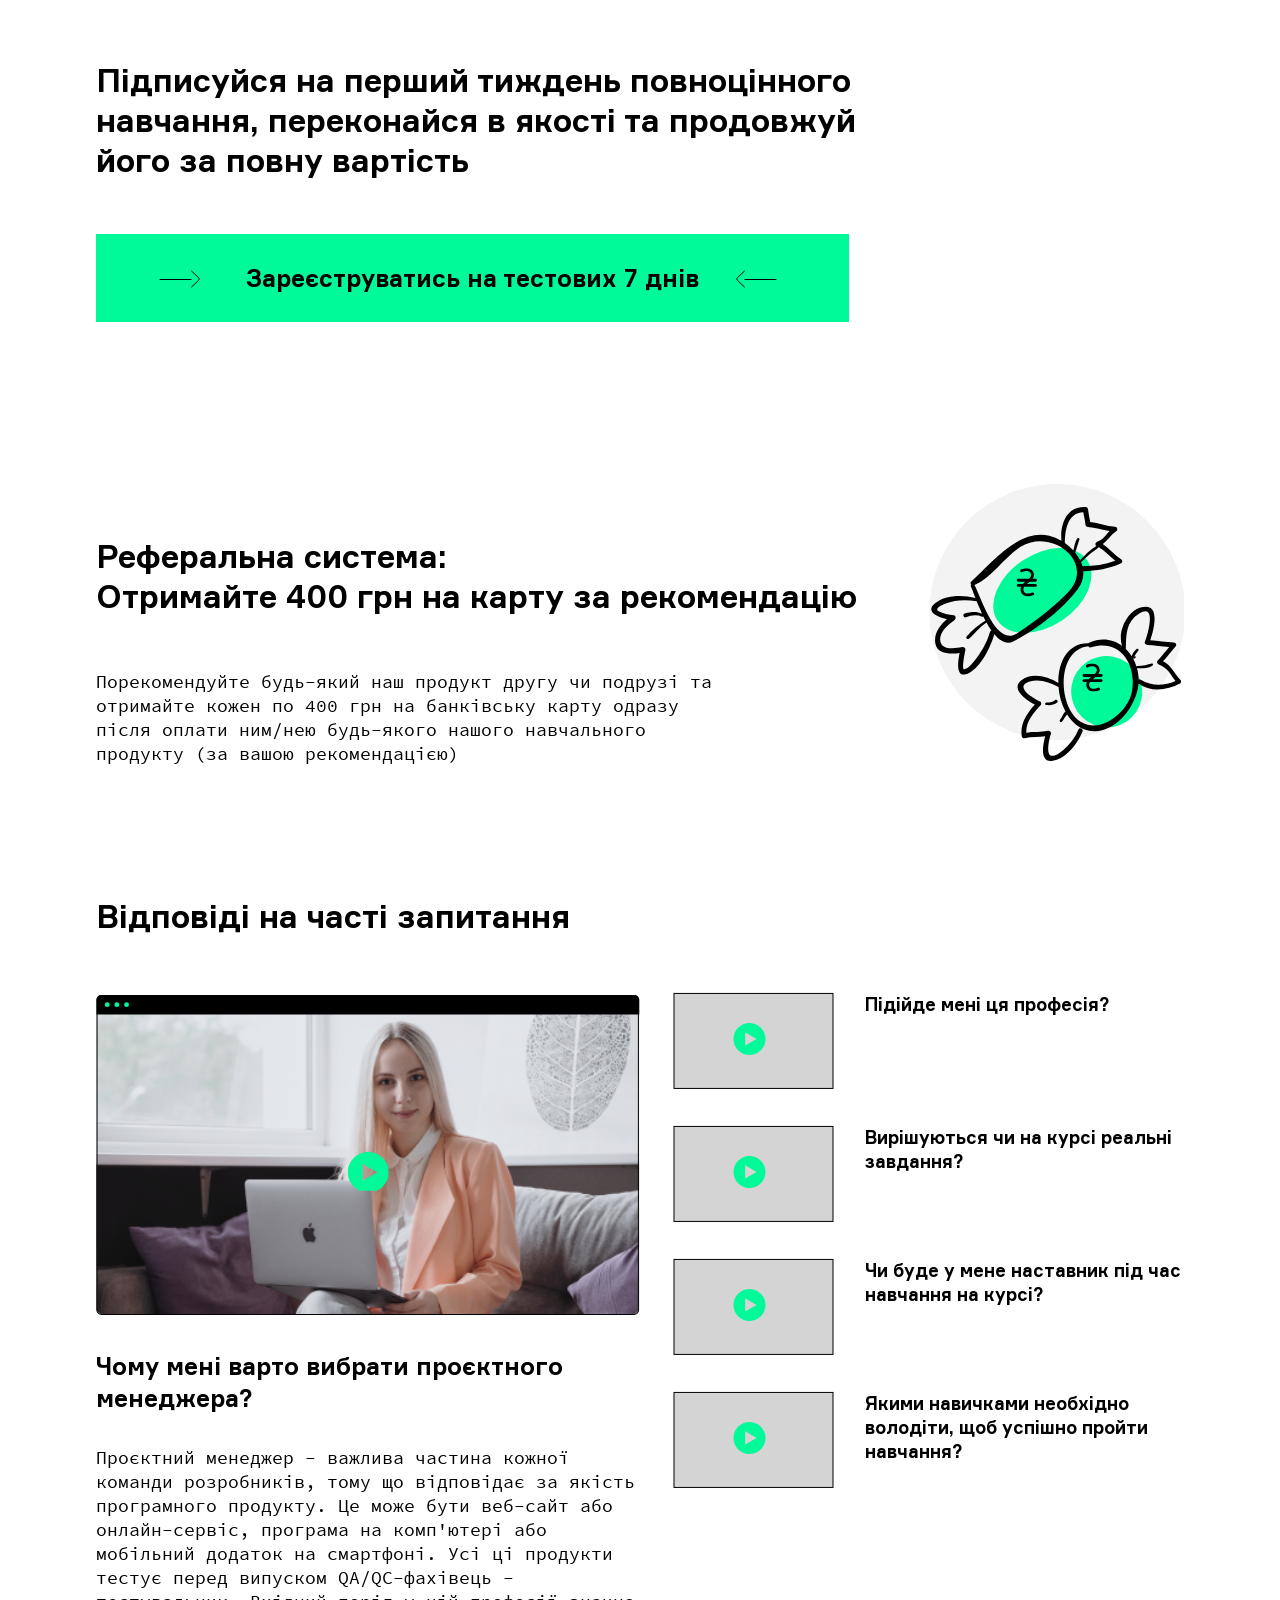
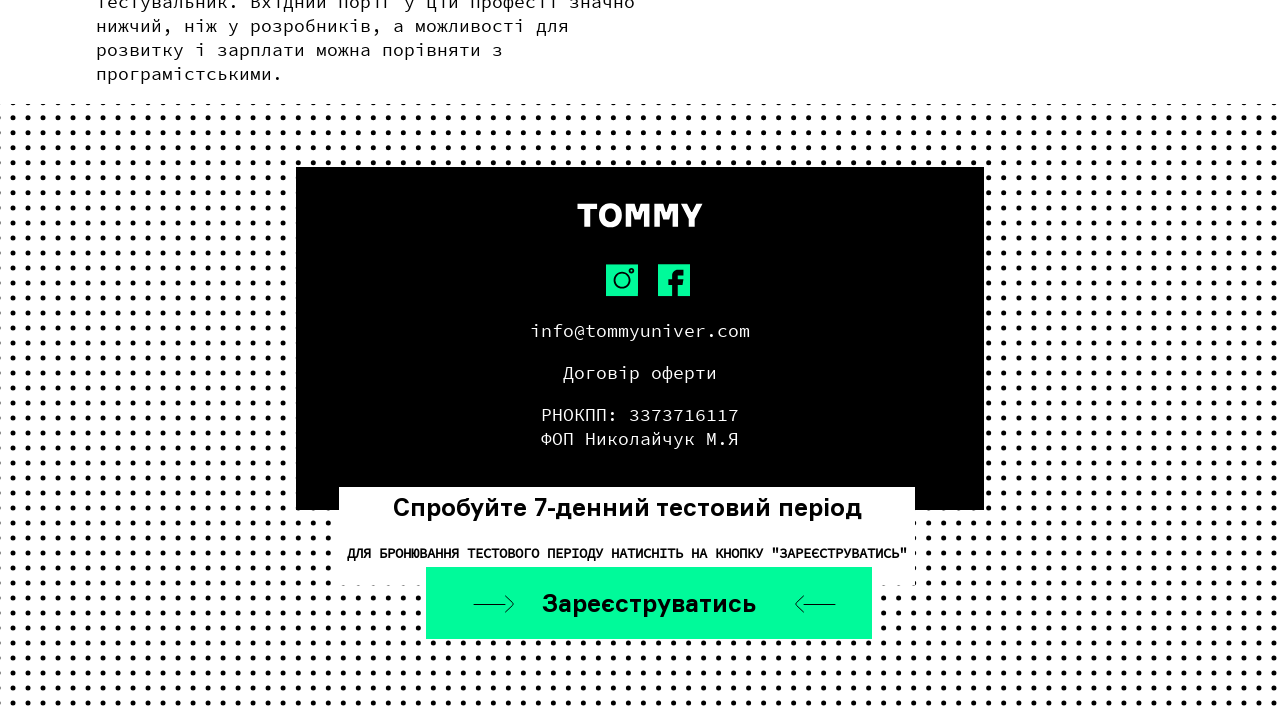
==== commit e2f315af: "Add files via upload" ====
--- a/index.html
+++ b/index.html
@@ -568,7 +568,7 @@
             <img src="images/halloween-candies-couple-hand-drawn-outlines 1.svg" alt="kinds">
         </div>
         <div class="item-questions">
-            <div class="item-flex-questions">
+            <div class="item-flex-questions" >
                 <div class="question__about-project">
                     <div class="first__questions computer_version">
                         <div class="text-questions">Відповіді на часті запитання</div>
@@ -577,7 +577,7 @@
                      <div class="item-video__job video">
                          <img class="girl-manager" src="images/girlmanager2.png" alt="Alina Pasevina">
                          <img class="video-image__job-manager girl-manager" src="images/videojob.svg" alt="">
-                         <img class="button__onclick-video" src="images/buttonclickvideo.svg" alt="">
+                         <img class="button__onclick-video button-video" src="images/buttonclickvideo.svg" alt="">
                      </div>
                      <h4 class="title-videos">Чому мені варто вибрати проєктного менеджера?</h4>
                      <p class="text-videos">Проєктний менеджер - важлива частина кожної команди розробників, тому що відповідає за якість програмного продукту. Це може бути веб-сайт або онлайн-сервіс, програма на комп'ютері або мобільний додаток на смартфоні. Усі ці продукти тестує перед випуском QA/QC-фахівець - тестувальник. Вхідний поріг у цій професії значно нижчий, ніж у розробників, а можливості для розвитку і зарплати можна порівняти з програмістськими.</p>
--- a/css/style.css
+++ b/css/style.css
@@ -1070,6 +1070,10 @@
 .girl-manager {
     width: 544px;
 }
+.button-video {
+    left: 251px;
+    top: 154px;
+}
 /* subscription FINISH*/
 /* FOOTER */
 .footer {
--- a/css/mobile.css
+++ b/css/mobile.css
@@ -677,6 +677,6 @@
     }
     .footer {
         padding-bottom: 153px;
-        padding: 20px 0px 26px 0px;
+        padding: 20px 0px 151px 0px;
     }
 }
